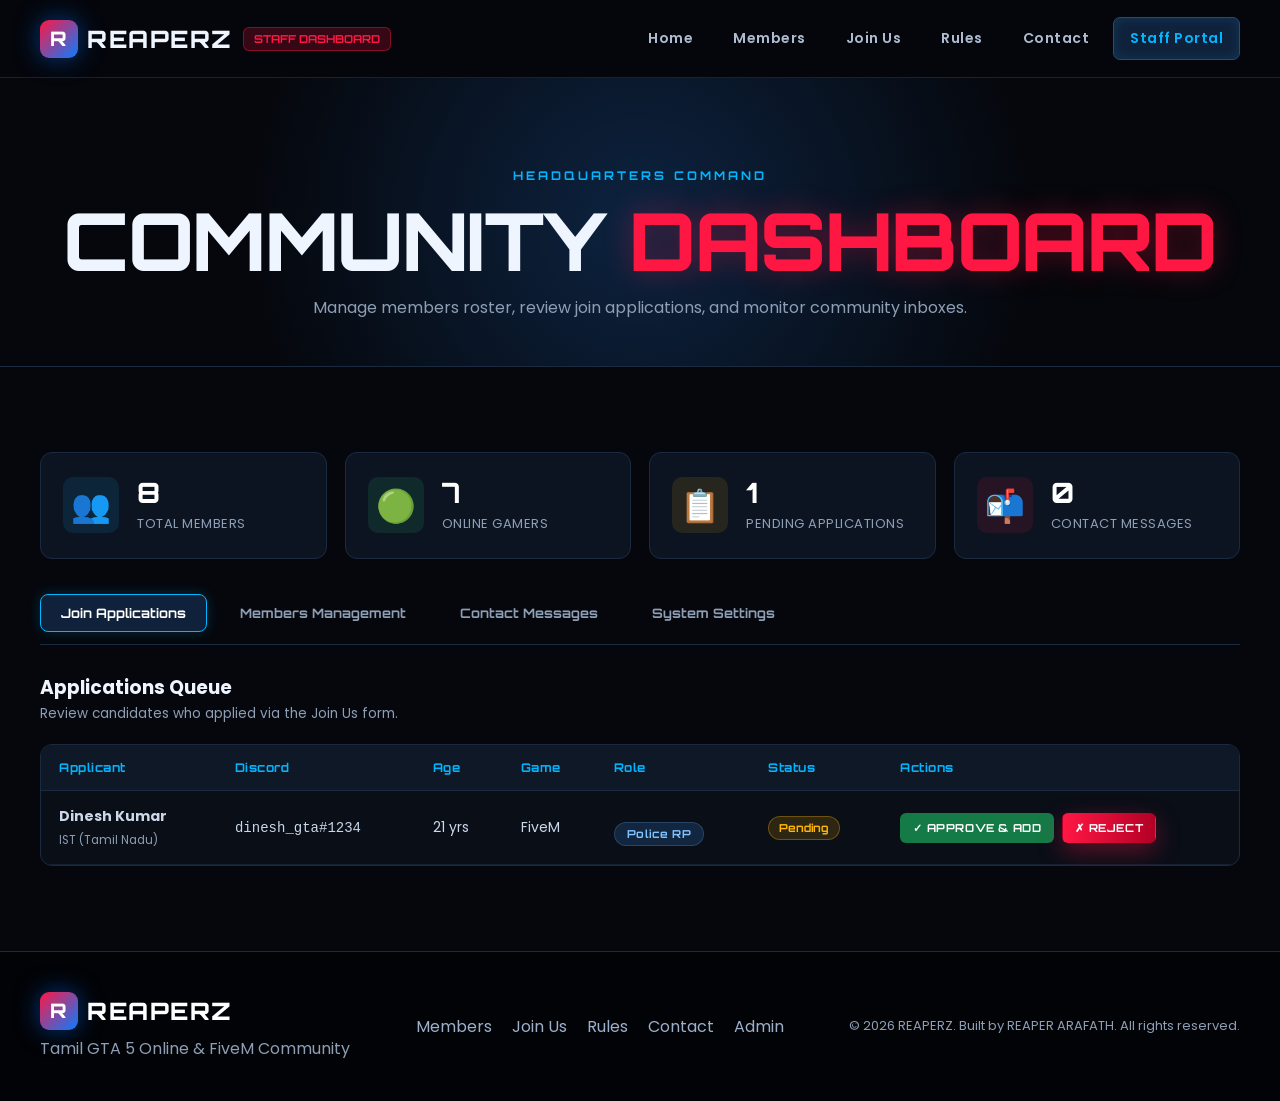
==== admin.html @ 15d43280 "feat: convert project from PHP to Python 3.11 backend with REST API and admin portal" ====
<!DOCTYPE html>
<html lang="en">
<head>
  <meta charset="UTF-8">
  <meta name="viewport" content="width=device-width, initial-scale=1.0">
  <title>Staff Control Center | REAPERZ Admin</title>
  <link rel="stylesheet" href="css/style.css">
  <link rel="stylesheet" href="css/admin.css">
  <link rel="preconnect" href="https://fonts.googleapis.com">
  <link rel="preconnect" href="https://fonts.gstatic.com" crossorigin>
  <link href="https://fonts.googleapis.com/css2?family=Orbitron:wght@500;700;800;900&family=Poppins:wght@400;500;600;700&display=swap" rel="stylesheet">
</head>
<body>

  <!-- SITE HEADER -->
  <header class="site-header">
    <div style="display:flex; align-items:center;">
      <a class="logo" href="index.html"><span>R</span> REAPERZ</a>
      <span class="admin-header-badge">STAFF DASHBOARD</span>
    </div>
    <button class="menu-toggle" aria-label="Toggle navigation">☰</button>
    <nav>
      <a href="index.html">Home</a>
      <a href="members.html">Members</a>
      <a href="join.html">Join Us</a>
      <a href="rules.html">Rules</a>
      <a href="contact.html">Contact</a>
      <a class="nav-admin-link active" href="admin.html">Staff Portal</a>
    </nav>
  </header>

  <main class="page">
    <section class="page-title">
      <p class="eyebrow">HEADQUARTERS COMMAND</p>
      <h1>COMMUNITY <span>DASHBOARD</span></h1>
      <p>Manage members roster, review join applications, and monitor community inboxes.</p>
    </section>

    <section class="section">
      <!-- STATS OVERVIEW CARDS -->
      <div class="admin-stats-grid">
        <div class="stat-card">
          <div class="stat-icon">👥</div>
          <div class="stat-info">
            <strong id="statTotalMembers">0</strong>
            <span>Total Members</span>
          </div>
        </div>

        <div class="stat-card">
          <div class="stat-icon" style="background:rgba(41,224,127,0.1); color:var(--green);">🟢</div>
          <div class="stat-info">
            <strong id="statOnlineMembers">0</strong>
            <span>Online Gamers</span>
          </div>
        </div>

        <div class="stat-card">
          <div class="stat-icon" style="background:rgba(255,183,3,0.1); color:var(--gold);">📋</div>
          <div class="stat-info">
            <strong id="statPendingApps">0</strong>
            <span>Pending Applications</span>
          </div>
        </div>

        <div class="stat-card">
          <div class="stat-icon" style="background:rgba(255,23,68,0.1); color:var(--red);">📬</div>
          <div class="stat-info">
            <strong id="statTotalMessages">0</strong>
            <span>Contact Messages</span>
          </div>
        </div>
      </div>

      <!-- TABS NAVIGATION -->
      <div class="admin-tabs">
        <button class="tab-btn active" data-tab="tab-applications">Join Applications</button>
        <button class="tab-btn" data-tab="tab-members">Members Management</button>
        <button class="tab-btn" data-tab="tab-messages">Contact Messages</button>
        <button class="tab-btn" data-tab="tab-settings">System Settings</button>
      </div>

      <!-- 1. APPLICATIONS PANEL -->
      <section id="tab-applications" class="admin-panel-section active">
        <div class="panel-header-bar">
          <div>
            <h3>Applications Queue</h3>
            <p style="color:var(--muted); font-size:13.5px;">Review candidates who applied via the Join Us form.</p>
          </div>
        </div>

        <div class="admin-table-container">
          <table class="admin-table">
            <thead>
              <tr>
                <th>Applicant</th>
                <th>Discord</th>
                <th>Age</th>
                <th>Game</th>
                <th>Role</th>
                <th>Status</th>
                <th>Actions</th>
              </tr>
            </thead>
            <tbody id="applicationsTableBody">
              <!-- Rendered dynamically via js/admin.js -->
            </tbody>
          </table>
        </div>
      </section>

      <!-- 2. MEMBERS PANEL -->
      <section id="tab-members" class="admin-panel-section">
        <div class="panel-header-bar">
          <div>
            <h3>Official Community Roster</h3>
            <p style="color:var(--muted); font-size:13.5px;">Members displayed on the public Members page.</p>
          </div>
          <button id="openAddMemberBtn" class="btn btn-primary btn-sm">+ Add New Member</button>
        </div>

        <div class="admin-table-container">
          <table class="admin-table">
            <thead>
              <tr>
                <th>Member</th>
                <th>Role</th>
                <th>Game</th>
                <th>Discord</th>
                <th>Status</th>
                <th>Actions</th>
              </tr>
            </thead>
            <tbody id="membersTableBody">
              <!-- Rendered dynamically via js/admin.js -->
            </tbody>
          </table>
        </div>
      </section>

      <!-- 3. CONTACT MESSAGES PANEL -->
      <section id="tab-messages" class="admin-panel-section">
        <div class="panel-header-bar">
          <div>
            <h3>Incoming Messages</h3>
            <p style="color:var(--muted); font-size:13.5px;">Partnerships, support inquiries, and reports from the Contact page.</p>
          </div>
        </div>

        <div class="admin-table-container">
          <table class="admin-table">
            <thead>
              <tr>
                <th>Sender</th>
                <th>Email</th>
                <th>Subject</th>
                <th>Message</th>
                <th>Date</th>
              </tr>
            </thead>
            <tbody id="messagesTableBody">
              <!-- Rendered dynamically via js/admin.js -->
            </tbody>
          </table>
        </div>
      </section>

      <!-- 4. SYSTEM SETTINGS PANEL -->
      <section id="tab-settings" class="admin-panel-section">
        <div class="card" style="max-width:700px;">
          <h3 style="margin-bottom:12px;">Database Management &amp; Utilities</h3>
          <p style="color:var(--muted); margin-bottom:20px;">
            The portal runs in hybrid mode. If the Node.js server (<code>node server.js</code>) is active, data saves to <code>data/db.json</code>. If running via VS Code Live Server, data is safely saved in your browser's LocalStorage.
          </p>
          <div style="display:flex; gap:14px; flex-wrap:wrap;">
            <button id="resetDbBtn" class="btn btn-danger btn-sm">↺ Reset Database to Default Seed</button>
          </div>
        </div>
      </section>
    </section>
  </main>

  <!-- ADD MEMBER MODAL -->
  <div id="addMemberModal" class="modal-overlay">
    <div class="modal-box">
      <div class="modal-header">
        <h3 style="font:700 18px 'Orbitron';">Add New Member</h3>
        <button id="closeAddMemberBtn" class="modal-close">&times;</button>
      </div>
      <form id="addMemberForm" class="form-card" style="padding:0; background:none; border:none;">
        <label>
          Member Name / Call-sign *
          <input name="name" required placeholder="e.g. REAPER ARAFATH">
        </label>
        <label>
          Community Role *
          <select name="role" required>
            <option value="Founder">Founder</option>
            <option value="Admin">Admin</option>
            <option value="Moderator">Moderator</option>
            <option value="Member" selected>Member</option>
          </select>
        </label>
        <label>
          Game Focus
          <input name="game" value="GTA V / FiveM" placeholder="GTA V / FiveM">
        </label>
        <label>
          Discord Tag
          <input name="discord" placeholder="username#1234">
        </label>
        <label>
          Initial Status
          <select name="status">
            <option value="Online" selected>Online</option>
            <option value="Offline">Offline</option>
          </select>
        </label>
        <button class="btn btn-primary" type="submit" style="margin-top:10px;">SAVE MEMBER</button>
      </form>
    </div>
  </div>

  <!-- FOOTER -->
  <footer>
    <div>
      <a class="logo" href="index.html"><span>R</span> REAPERZ</a>
      <p>Tamil GTA 5 Online &amp; FiveM Community</p>
    </div>
    <div class="footer-links">
      <a href="members.html">Members</a>
      <a href="join.html">Join Us</a>
      <a href="rules.html">Rules</a>
      <a href="contact.html">Contact</a>
      <a href="admin.html">Admin</a>
    </div>
    <p class="copyright">© 2026 REAPERZ. Built by REAPER ARAFATH. All rights reserved.</p>
  </footer>

  <script src="js/store.js"></script>
  <script src="js/main.js"></script>
  <script src="js/admin.js"></script>
</body>
</html>
---- css/style.css ----
/* ==========================================================================
   REAPERZ COMMUNITY - GTA 5 ONLINE & FIVEM TAMIL GAMING UI
   Core Styling & Design System
   ========================================================================== */

:root {
  --blue: #0a7cff;
  --blue2: #00b7ff;
  --blue-glow: rgba(0, 183, 255, 0.35);
  --red: #ff1744;
  --red-glow: rgba(255, 23, 68, 0.4);
  --gold: #ffb703;
  --green: #29e07f;
  
  --bg: #05070c;
  --bg-darker: #020306;
  --panel: #0b1019;
  --panel-card: #0e1522;
  --panel2: #121a2a;
  
  --text: #eef5ff;
  --muted: #8e9fb5;
  --line: #1c2a40;
  --max: 1200px;
}

* {
  box-sizing: border-box;
  margin: 0;
  padding: 0;
}

html {
  scroll-behavior: smooth;
}

body {
  font-family: 'Poppins', -apple-system, BlinkMacSystemFont, 'Segoe UI', Roboto, sans-serif;
  background-color: var(--bg);
  color: var(--text);
  line-height: 1.6;
  overflow-x: hidden;
}

a {
  text-decoration: none;
  color: inherit;
  transition: all 0.2s ease;
}

/* ==========================================================================
   HEADER & NAVIGATION
   ========================================================================== */

.site-header {
  position: sticky;
  top: 0;
  z-index: 100;
  height: 78px;
  background: rgba(5, 7, 12, 0.92);
  backdrop-filter: blur(16px);
  border-bottom: 1px solid #162235;
  display: flex;
  align-items: center;
  justify-content: space-between;
  padding: 0 max(24px, calc((100% - var(--max)) / 2));
}

.logo {
  font: 800 24px 'Orbitron', sans-serif;
  letter-spacing: 1.5px;
  display: flex;
  align-items: center;
}

.logo span {
  display: inline-grid;
  place-items: center;
  width: 38px;
  height: 38px;
  margin-right: 9px;
  border-radius: 9px;
  background: linear-gradient(135deg, var(--red), var(--blue));
  box-shadow: 0 0 25px rgba(0, 110, 255, 0.5);
  font-size: 20px;
  color: #fff;
}

nav {
  display: flex;
  align-items: center;
  gap: 8px;
}

nav a {
  padding: 9px 16px;
  border-radius: 7px;
  color: #aebbd0;
  font-weight: 600;
  font-size: 14px;
  letter-spacing: 0.5px;
}

nav a:hover,
nav a.active {
  color: #fff;
  background: #10223b;
  box-shadow: inset 0 0 12px rgba(0, 183, 255, 0.15);
}

.nav-admin-link {
  border: 1px solid #314866;
  color: var(--blue2) !important;
}

.menu-toggle {
  display: none;
  background: none;
  color: #fff;
  border: none;
  font-size: 28px;
  cursor: pointer;
  padding: 4px 8px;
}

/* ==========================================================================
   HERO SECTION
   ========================================================================== */

.hero {
  min-height: 740px;
  display: grid;
  align-items: center;
  position: relative;
  overflow: hidden;
  background: radial-gradient(circle at 75% 35%, rgba(224, 0, 63, 0.18), transparent 30%),
              radial-gradient(circle at 30% 30%, rgba(0, 110, 255, 0.18), transparent 35%),
              linear-gradient(135deg, #05070c 0%, #080d16 60%, #0d0710 100%);
}

.hero-bg-overlay {
  position: absolute;
  inset: 0;
  background-image: url('../assets/images/hero-bg.jpg');
  background-size: cover;
  background-position: center;
  opacity: 0.22;
  filter: contrast(120%) saturate(120%);
  pointer-events: none;
}

.hero::after {
  content: "";
  position: absolute;
  inset: 0;
  background: linear-gradient(90deg, #05070c 0%, rgba(5, 7, 12, 0.85) 45%, rgba(5, 7, 12, 0.4) 100%);
  pointer-events: none;
}

.hero-content {
  position: relative;
  z-index: 2;
  width: min(var(--max), calc(100% - 48px));
  margin: auto;
  padding: 60px 0;
}

.eyebrow {
  font: 700 12px 'Orbitron', sans-serif;
  letter-spacing: 3px;
  color: var(--blue2);
  margin-bottom: 14px;
  text-transform: uppercase;
}

.hero h1,
.page-title h1 {
  font: 800 clamp(40px, 6.5vw, 80px)/1.08 'Orbitron', sans-serif;
  letter-spacing: -1.5px;
}

.hero h1 span,
.page-title h1 span,
h2 span {
  color: var(--red);
  text-shadow: 0 0 28px rgba(255, 23, 68, 0.35);
}

.hero-text {
  max-width: 660px;
  color: #b5c2d5;
  margin: 24px 0 32px;
  font-size: 17px;
  line-height: 1.7;
}

.hero-buttons {
  display: flex;
  gap: 14px;
  flex-wrap: wrap;
}

.btn {
  display: inline-flex;
  align-items: center;
  justify-content: center;
  border: 1px solid transparent;
  border-radius: 8px;
  padding: 13px 24px;
  font: 700 13px 'Orbitron', sans-serif;
  letter-spacing: 0.6px;
  cursor: pointer;
  transition: all 0.25s ease;
  text-transform: uppercase;
}

.btn-primary {
  background: linear-gradient(90deg, var(--blue), #0052bd);
  color: #fff;
  box-shadow: 0 8px 24px rgba(0, 110, 255, 0.35);
}

.btn-primary:hover {
  transform: translateY(-2px);
  box-shadow: 0 12px 30px rgba(0, 110, 255, 0.55);
}

.btn-danger {
  background: linear-gradient(90deg, var(--red), #b30026);
  color: #fff;
  box-shadow: 0 8px 24px rgba(255, 23, 68, 0.35);
}

.btn-danger:hover {
  transform: translateY(-2px);
  box-shadow: 0 12px 30px rgba(255, 23, 68, 0.55);
}

.btn-outline {
  border-color: #314866;
  color: #dce9f9;
  background: rgba(16, 27, 43, 0.5);
}

.btn-outline:hover {
  border-color: var(--blue2);
  color: #fff;
  transform: translateY(-2px);
}

.stats {
  display: flex;
  gap: 48px;
  margin-top: 56px;
  border-top: 1px solid rgba(28, 42, 64, 0.7);
  padding-top: 32px;
}

.stats strong {
  display: block;
  font: 800 32px 'Orbitron', sans-serif;
  color: #fff;
}

.stats small {
  color: var(--muted);
  font-size: 13px;
  text-transform: uppercase;
  letter-spacing: 1px;
}

/* ==========================================================================
   SECTIONS & GRIDS
   ========================================================================== */

.section {
  width: min(var(--max), calc(100% - 48px));
  margin: auto;
  padding: 85px 0;
}

.section-heading {
  margin-bottom: 40px;
  text-align: left;
}

.section h2 {
  font: 800 clamp(28px, 4vw, 44px) 'Orbitron', sans-serif;
  letter-spacing: -0.5px;
}

.section h2 span {
  color: var(--blue2);
}

.cards {
  display: grid;
  grid-template-columns: repeat(3, 1fr);
  gap: 22px;
}

.card,
.form-card,
.contact-info,
.rule {
  background: linear-gradient(145deg, #0e1522, #080d15);
  border: 1px solid var(--line);
  border-radius: 14px;
  padding: 30px;
  position: relative;
  transition: all 0.25s ease;
}

.card:hover {
  border-color: #1a74d4;
  transform: translateY(-4px);
  box-shadow: 0 12px 30px rgba(0, 110, 255, 0.15);
}

.icon {
  font-size: 38px;
  margin-bottom: 16px;
}

.card h3 {
  font: 700 18px 'Orbitron', sans-serif;
  margin-bottom: 10px;
  color: #fff;
}

.card p,
.dark-panel p,
.contact-item p,
.rule p {
  color: var(--muted);
  font-size: 14.5px;
}

/* ==========================================================================
   COMMUNITY HIGHLIGHTS GALLERY
   ========================================================================== */

.gallery-grid {
  display: grid;
  grid-template-columns: repeat(3, 1fr);
  gap: 18px;
  margin-top: 24px;
}

.gallery-item {
  position: relative;
  border-radius: 12px;
  overflow: hidden;
  height: 240px;
  border: 1px solid var(--line);
  background: #080d15;
}

.gallery-item img {
  width: 100%;
  height: 100%;
  object-fit: cover;
  transition: transform 0.4s ease;
  display: block;
}

.gallery-item:hover img {
  transform: scale(1.06);
}

.gallery-caption {
  position: absolute;
  inset: auto 0 0 0;
  padding: 35px 16px 14px;
  background: linear-gradient(to top, rgba(5, 7, 12, 0.95), transparent);
  font: 700 12px 'Orbitron', sans-serif;
  color: #d8e5f8;
  letter-spacing: 0.5px;
}

/* ==========================================================================
   DARK PANEL
   ========================================================================== */

.dark-panel {
  max-width: none;
  width: 100%;
  padding-left: max(24px, calc((100% - var(--max)) / 2));
  padding-right: max(24px, calc((100% - var(--max)) / 2));
  background: linear-gradient(90deg, #09111d 0%, #0c0710 100%);
  border-top: 1px solid var(--line);
  border-bottom: 1px solid var(--line);
  display: grid;
  grid-template-columns: 1fr 1fr;
  gap: 60px;
  align-items: center;
}

.dark-panel .btn {
  margin-top: 28px;
}

.feature-list {
  display: grid;
  gap: 14px;
  color: #cbd8ea;
}

.feature-list div {
  padding: 16px 20px;
  border-left: 3px solid var(--red);
  background: rgba(255, 255, 255, 0.03);
  border-radius: 0 8px 8px 0;
  font-weight: 500;
}

/* ==========================================================================
   PAGES COMMON & HERO
   ========================================================================== */

.page {
  min-height: calc(100vh - 180px);
}

.page-title {
  padding: 90px 24px 45px;
  text-align: center;
  background: radial-gradient(circle, #0d2340 0%, #05070c 60%);
  border-bottom: 1px solid var(--line);
}

.page-title p:last-child {
  color: var(--muted);
  margin-top: 12px;
  font-size: 16px;
}

/* ==========================================================================
   MEMBERS DIRECTORY
   ========================================================================== */

.toolbar {
  display: flex;
  gap: 14px;
  margin-bottom: 30px;
}

.toolbar input,
.toolbar select {
  background: #0c121d;
  color: #fff;
  border: 1px solid var(--line);
  padding: 13px 16px;
  border-radius: 8px;
  outline: none;
  font-size: 14px;
  transition: border-color 0.2s ease;
}

.toolbar input {
  flex: 1;
}

.toolbar input:focus,
.toolbar select:focus {
  border-color: var(--blue2);
  box-shadow: 0 0 10px rgba(0, 183, 255, 0.2);
}

.members-grid {
  display: grid;
  grid-template-columns: repeat(4, 1fr);
  gap: 20px;
}

.member {
  background: #0b1019;
  border: 1px solid var(--line);
  border-radius: 12px;
  padding: 24px 20px;
  text-align: center;
  position: relative;
  transition: all 0.25s ease;
}

.member:hover {
  border-color: #1a74d4;
  transform: translateY(-4px);
  box-shadow: 0 10px 25px rgba(0, 110, 255, 0.15);
}

.avatar {
  width: 76px;
  height: 76px;
  margin: 0 auto 14px;
  border-radius: 50%;
  display: grid;
  place-items: center;
  background: linear-gradient(135deg, var(--blue), var(--red));
  font: 800 28px 'Orbitron', sans-serif;
  color: #fff;
  overflow: hidden;
  box-shadow: 0 4px 16px rgba(0, 0, 0, 0.4);
}

.avatar img {
  width: 100%;
  height: 100%;
  object-fit: cover;
}

.member h3 {
  font: 700 16px 'Orbitron', sans-serif;
  margin-bottom: 4px;
  color: #fff;
}

.member small {
  color: var(--muted);
  font-size: 12.5px;
  display: block;
}

.member-discord {
  color: #8da2be;
  font-size: 12px;
  margin-top: 8px;
  background: rgba(18, 38, 63, 0.4);
  padding: 3px 8px;
  border-radius: 4px;
  display: inline-block;
}

.member-status {
  color: var(--muted);
  font-size: 12px;
  margin-top: 10px;
  display: flex;
  justify-content: center;
  align-items: center;
  gap: 7px;
}

.status-dot {
  width: 8px;
  height: 8px;
  border-radius: 50%;
  display: inline-block;
  background: #666;
}

.status-dot.online {
  background: var(--green);
  box-shadow: 0 0 10px rgba(41, 224, 127, 0.8);
}

.status-dot.offline {
  background: #556274;
}

.role {
  display: inline-block;
  margin-top: 12px;
  font: 700 11px 'Orbitron', sans-serif;
  letter-spacing: 0.5px;
  padding: 4px 12px;
  border-radius: 20px;
  background: #12263f;
  color: #7fc2ff;
  border: 1px solid rgba(127, 194, 255, 0.2);
}

.role.founder {
  background: rgba(255, 23, 68, 0.15);
  color: #ff5277;
  border-color: rgba(255, 23, 68, 0.35);
  box-shadow: 0 0 12px rgba(255, 23, 68, 0.2);
}

.role.admin {
  background: rgba(179, 0, 255, 0.15);
  color: #c77dff;
  border-color: rgba(179, 0, 255, 0.35);
}

.role.moderator {
  background: rgba(0, 183, 255, 0.15);
  color: #56ccf2;
  border-color: rgba(0, 183, 255, 0.35);
}

.no-members {
  grid-column: 1 / -1;
  color: var(--muted);
  text-align: center;
  padding: 50px 20px;
  background: #0b1019;
  border: 1px dashed var(--line);
  border-radius: 12px;
  font-size: 15px;
}

/* ==========================================================================
   FORMS (JOIN US & CONTACT)
   ========================================================================== */

.form-section {
  max-width: 860px;
}

.form-card {
  display: grid;
  gap: 20px;
}

.form-grid {
  display: grid;
  grid-template-columns: 1fr 1fr;
  gap: 18px;
}

label {
  display: grid;
  gap: 8px;
  color: #d9e4f3;
  font-weight: 600;
  font-size: 13.5px;
}

input,
select,
textarea {
  font: inherit;
  background: #060a11;
  border: 1px solid #22334b;
  color: #eef5ff;
  border-radius: 8px;
  padding: 13px 15px;
  outline: none;
  font-size: 14px;
  transition: all 0.2s ease;
}

input:focus,
select:focus,
textarea:focus {
  border-color: var(--blue2);
  box-shadow: 0 0 12px rgba(0, 183, 255, 0.25);
  background: #090f19;
}

textarea {
  resize: vertical;
}

.check {
  display: flex;
  align-items: center;
  gap: 10px;
  color: var(--muted);
  font-size: 13.5px;
  cursor: pointer;
}

.check input {
  width: auto;
  cursor: pointer;
}

.form-message {
  min-height: 24px;
  font-weight: 600;
  font-size: 14px;
  padding: 4px 0;
}

.form-message.success {
  color: #29e07f;
}

.form-message.error {
  color: #ff4d6d;
}

/* ==========================================================================
   CONTACT LAYOUT
   ========================================================================== */

.contact-layout {
  display: grid;
  grid-template-columns: 1fr 1.3fr;
  gap: 28px;
}

.contact-info {
  display: grid;
  gap: 24px;
  align-content: start;
}

.contact-info h2 {
  font: 800 30px 'Orbitron', sans-serif;
}

.contact-item {
  border-top: 1px solid var(--line);
  padding-top: 18px;
}

.contact-item b {
  font: 700 15px 'Orbitron', sans-serif;
  color: #fff;
  display: block;
  margin-bottom: 6px;
}

.fake-link {
  color: var(--blue2);
  font-weight: 600;
  display: inline-block;
  margin-top: 6px;
}

.fake-link:hover {
  text-decoration: underline;
}

/* ==========================================================================
   RULES
   ========================================================================== */

.rules {
  display: grid;
  grid-template-columns: 1fr 1fr;
  gap: 18px;
}

.rule {
  border-left: 4px solid var(--red);
}

.rule b {
  font: 700 15px 'Orbitron', sans-serif;
  color: #fff;
  display: block;
  margin-bottom: 8px;
  letter-spacing: 0.5px;
}

/* ==========================================================================
   FOOTER
   ========================================================================== */

footer {
  border-top: 1px solid var(--line);
  padding: 40px max(24px, calc((100% - var(--max)) / 2));
  display: flex;
  align-items: center;
  justify-content: space-between;
  gap: 24px;
  color: var(--muted);
  background: var(--bg-darker);
}

footer .logo {
  color: #fff;
  margin-bottom: 6px;
}

.footer-links {
  display: flex;
  gap: 20px;
}

.footer-links a {
  color: #9cb0cb;
}

.footer-links a:hover {
  color: #fff;
}

.copyright {
  font-size: 13px;
}

/* ==========================================================================
   MEDIA QUERIES / RESPONSIVENESS
   ========================================================================== */

@media (max-width: 992px) {
  .cards,
  .members-grid,
  .gallery-grid {
    grid-template-columns: repeat(2, 1fr);
  }

  .dark-panel,
  .contact-layout {
    grid-template-columns: 1fr;
    gap: 40px;
  }

  .stats {
    gap: 32px;
  }
}

@media (max-width: 768px) {
  .site-header {
    height: 68px;
  }

  .menu-toggle {
    display: block;
  }

  nav {
    display: none;
    position: absolute;
    top: 68px;
    left: 0;
    right: 0;
    background: #080d16;
    border-bottom: 1px solid var(--line);
    padding: 16px;
    flex-direction: column;
    gap: 10px;
    box-shadow: 0 10px 30px rgba(0, 0, 0, 0.7);
  }

  nav.open {
    display: flex;
  }

  nav a {
    width: 100%;
    text-align: center;
  }

  .hero {
    min-height: 620px;
  }

  .hero-content {
    width: calc(100% - 32px);
  }

  .hero h1 {
    font-size: 38px;
  }

  .section {
    width: calc(100% - 32px);
    padding: 60px 0;
  }

  .cards,
  .members-grid,
  .rules,
  .form-grid,
  .gallery-grid {
    grid-template-columns: 1fr;
  }

  .toolbar {
    flex-direction: column;
  }

  .page-title {
    padding: 70px 16px 32px;
  }

  .page-title h1 {
    font-size: 34px;
  }

  footer {
    flex-direction: column;
    align-items: flex-start;
  }

  .footer-links {
    flex-wrap: wrap;
  }

  .stats {
    flex-direction: column;
    gap: 20px;
    margin-top: 36px;
  }
}
---- css/admin.css ----
/* ==========================================================================
   REAPERZ COMMUNITY - ADMIN DASHBOARD STYLES
   ========================================================================== */

.admin-header-badge {
  background: rgba(255, 23, 68, 0.2);
  color: var(--red);
  border: 1px solid rgba(255, 23, 68, 0.4);
  font: 700 11px 'Orbitron', sans-serif;
  padding: 4px 10px;
  border-radius: 6px;
  margin-left: 10px;
}

.admin-stats-grid {
  display: grid;
  grid-template-columns: repeat(4, 1fr);
  gap: 18px;
  margin-bottom: 35px;
}

.stat-card {
  background: #0d1421;
  border: 1px solid var(--line);
  border-radius: 12px;
  padding: 22px;
  display: flex;
  align-items: center;
  gap: 18px;
}

.stat-icon {
  font-size: 32px;
  width: 56px;
  height: 56px;
  border-radius: 10px;
  background: rgba(0, 183, 255, 0.1);
  display: grid;
  place-items: center;
}

.stat-info strong {
  display: block;
  font: 800 28px 'Orbitron', sans-serif;
  color: #fff;
}

.stat-info span {
  color: var(--muted);
  font-size: 13px;
  text-transform: uppercase;
  letter-spacing: 0.5px;
}

.admin-tabs {
  display: flex;
  gap: 12px;
  border-bottom: 1px solid var(--line);
  margin-bottom: 28px;
  padding-bottom: 12px;
}

.tab-btn {
  background: transparent;
  border: 1px solid transparent;
  color: var(--muted);
  padding: 10px 20px;
  border-radius: 8px;
  font: 700 13px 'Orbitron', sans-serif;
  cursor: pointer;
  transition: all 0.2s ease;
}

.tab-btn:hover {
  color: #fff;
  background: rgba(16, 34, 59, 0.4);
}

.tab-btn.active {
  color: #fff;
  background: #10223b;
  border-color: var(--blue2);
  box-shadow: 0 0 14px rgba(0, 183, 255, 0.2);
}

.admin-panel-section {
  display: none;
}

.admin-panel-section.active {
  display: block;
}

.panel-header-bar {
  display: flex;
  justify-content: space-between;
  align-items: center;
  margin-bottom: 20px;
  flex-wrap: wrap;
  gap: 14px;
}

.admin-table-container {
  overflow-x: auto;
  border: 1px solid var(--line);
  border-radius: 12px;
  background: #090e17;
}

.admin-table {
  width: 100%;
  border-collapse: collapse;
  text-align: left;
  font-size: 14px;
}

.admin-table th {
  background: #0f1827;
  padding: 15px 18px;
  font: 700 12px 'Orbitron', sans-serif;
  letter-spacing: 0.5px;
  color: var(--blue2);
  border-bottom: 1px solid var(--line);
}

.admin-table td {
  padding: 14px 18px;
  border-bottom: 1px solid #142033;
  color: #cbd8ea;
}

.admin-table tr:hover {
  background: rgba(16, 34, 59, 0.3);
}

.badge-status {
  display: inline-block;
  padding: 4px 10px;
  border-radius: 20px;
  font: 700 11px 'Orbitron', sans-serif;
}

.badge-status.pending {
  background: rgba(255, 183, 3, 0.15);
  color: var(--gold);
  border: 1px solid rgba(255, 183, 3, 0.3);
}

.badge-status.approved {
  background: rgba(41, 224, 127, 0.15);
  color: var(--green);
  border: 1px solid rgba(41, 224, 127, 0.3);
}

.badge-status.rejected {
  background: rgba(255, 23, 68, 0.15);
  color: var(--red);
  border: 1px solid rgba(255, 23, 68, 0.3);
}

.action-btn-group {
  display: flex;
  gap: 8px;
}

.btn-sm {
  padding: 7px 12px;
  font-size: 11px;
  border-radius: 6px;
}

.btn-success {
  background: #147a46;
  color: #fff;
}

.btn-success:hover {
  background: #199c59;
}

/* Modal styling */
.modal-overlay {
  display: none;
  position: fixed;
  inset: 0;
  background: rgba(2, 3, 6, 0.85);
  backdrop-filter: blur(8px);
  z-index: 1000;
  place-items: center;
  padding: 20px;
}

.modal-overlay.open {
  display: grid;
}

.modal-box {
  background: #0d1522;
  border: 1px solid #233959;
  border-radius: 14px;
  max-width: 520px;
  width: 100%;
  padding: 28px;
  box-shadow: 0 15px 40px rgba(0, 0, 0, 0.8);
  position: relative;
}

.modal-header {
  display: flex;
  justify-content: space-between;
  align-items: center;
  margin-bottom: 20px;
  border-bottom: 1px solid var(--line);
  padding-bottom: 12px;
}

.modal-close {
  background: none;
  border: none;
  color: var(--muted);
  font-size: 24px;
  cursor: pointer;
}

@media (max-width: 900px) {
  .admin-stats-grid {
    grid-template-columns: repeat(2, 1fr);
  }
}

@media (max-width: 600px) {
  .admin-stats-grid {
    grid-template-columns: 1fr;
  }
  .admin-tabs {
    flex-wrap: wrap;
  }
}
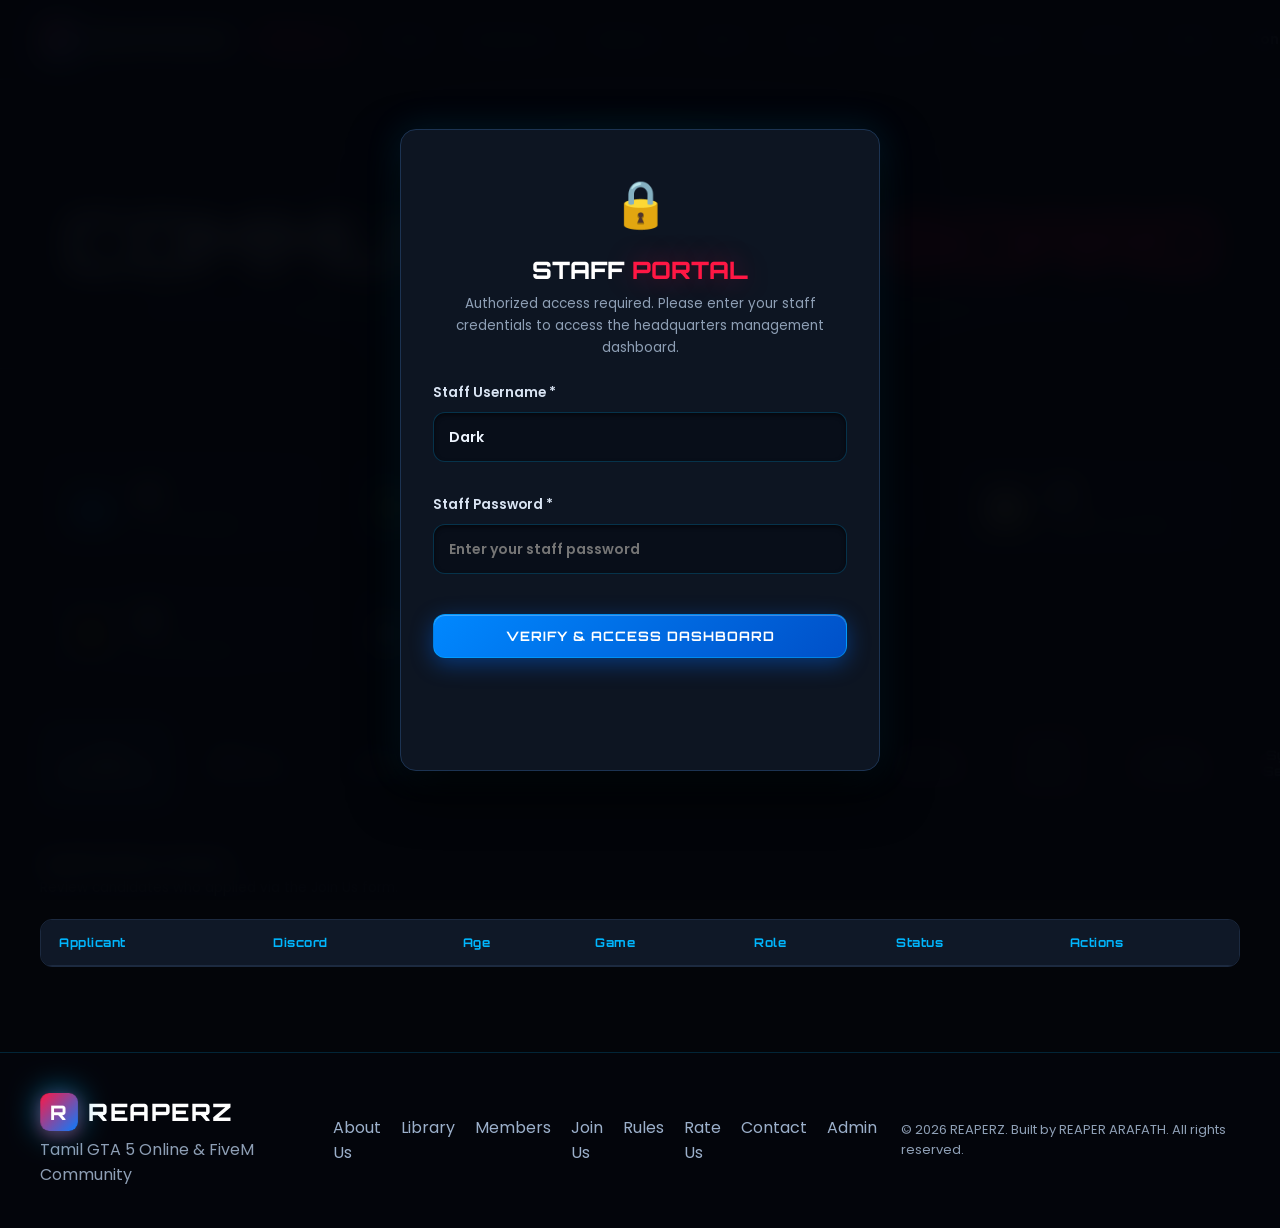
==== commit 3a955428: "first commit" ====
--- a/admin.html
+++ b/admin.html
@@ -3,9 +3,11 @@
 <head>
   <meta charset="UTF-8">
   <meta name="viewport" content="width=device-width, initial-scale=1.0">
+  <meta name="description" content="REAPERZ Staff Management Portal — Authenticated command center for roster management, applications, media uploads, and community reviews.">
   <title>Staff Control Center | REAPERZ Admin</title>
-  <link rel="stylesheet" href="css/style.css">
+  <link rel="stylesheet" href="css/style.css?v=20261015-events-portrait">
   <link rel="stylesheet" href="css/admin.css">
+  <link rel="stylesheet" href="css/business.css?v=20261025-biz">
   <link rel="preconnect" href="https://fonts.googleapis.com">
   <link rel="preconnect" href="https://fonts.gstatic.com" crossorigin>
   <link href="https://fonts.googleapis.com/css2?family=Orbitron:wght@500;700;800;900&family=Poppins:wght@400;500;600;700&display=swap" rel="stylesheet">
@@ -14,16 +16,23 @@
 
   <!-- SITE HEADER -->
   <header class="site-header">
-    <div style="display:flex; align-items:center;">
+    <div style="display:flex; align-items:center; gap:10px;">
       <a class="logo" href="index.html"><span>R</span> REAPERZ</a>
       <span class="admin-header-badge">STAFF DASHBOARD</span>
+      <div id="staffSessionChipContainer" class="staff-session-container" style="display:none;">
+        <span id="staffSessionChip" class="staff-session-chip">👑 Founder</span>
+        <button id="staffLogoutBtn" class="btn-logout" title="Exit Staff Portal">Logout</button>
+      </div>
     </div>
     <button class="menu-toggle" aria-label="Toggle navigation">☰</button>
     <nav>
       <a href="index.html">Home</a>
+      <a href="about.html">About Us</a>
+      <a href="library.html">Library</a>
       <a href="members.html">Members</a>
       <a href="join.html">Join Us</a>
       <a href="rules.html">Rules</a>
+      <a href="rate.html">Rate Us</a>
       <a href="contact.html">Contact</a>
       <a class="nav-admin-link active" href="admin.html">Staff Portal</a>
     </nav>
@@ -33,7 +42,7 @@
     <section class="page-title">
       <p class="eyebrow">HEADQUARTERS COMMAND</p>
       <h1>COMMUNITY <span>DASHBOARD</span></h1>
-      <p>Manage members roster, review join applications, and monitor community inboxes.</p>
+      <p>Secure portal to manage members roster, review join applications, upload media captures, and moderate community reviews.</p>
     </section>
 
     <section class="section">
@@ -64,6 +73,22 @@
         </div>
 
         <div class="stat-card">
+          <div class="stat-icon" style="background:rgba(0,183,255,0.1); color:var(--blue2);">🖼️</div>
+          <div class="stat-info">
+            <strong id="statTotalMedia">0</strong>
+            <span>Library Captures</span>
+          </div>
+        </div>
+
+        <div class="stat-card">
+          <div class="stat-icon" style="background:rgba(255,215,0,0.1); color:var(--gold);">★</div>
+          <div class="stat-info">
+            <strong id="statTotalRatings">0</strong>
+            <span>Total Reviews</span>
+          </div>
+        </div>
+
+        <div class="stat-card">
           <div class="stat-icon" style="background:rgba(255,23,68,0.1); color:var(--red);">📬</div>
           <div class="stat-info">
             <strong id="statTotalMessages">0</strong>
@@ -75,7 +100,13 @@
       <!-- TABS NAVIGATION -->
       <div class="admin-tabs">
         <button class="tab-btn active" data-tab="tab-applications">Join Applications</button>
+        <button class="tab-btn" data-tab="tab-businesses">🏢 FiveM Businesses</button>
         <button class="tab-btn" data-tab="tab-members">Members Management</button>
+        <button class="tab-btn" data-tab="tab-library">Media Library &amp; Uploads</button>
+        <button class="tab-btn" data-tab="tab-highlights">Community Highlights</button>
+        <button class="tab-btn" data-tab="tab-events">Events Management</button>
+        <button class="tab-btn" data-tab="tab-platforms">Gaming Platforms</button>
+        <button class="tab-btn" data-tab="tab-ratings">Ratings &amp; Reviews</button>
         <button class="tab-btn" data-tab="tab-messages">Contact Messages</button>
         <button class="tab-btn" data-tab="tab-settings">System Settings</button>
       </div>
@@ -109,14 +140,199 @@
         </div>
       </section>
 
+      <!-- FIVEM BUSINESS MANAGEMENT PANEL -->
+      <section id="tab-businesses" class="admin-panel-section">
+        <div class="panel-header-bar">
+          <div>
+            <h3>FiveM Business Command Center</h3>
+            <p style="color:var(--muted); font-size:13.5px;">Manage Eclipse (Apex Motors) and Thalai Nagaram (Hoonigan Customs) inventory, orders, and customer requests.</p>
+          </div>
+          <div style="display:flex; gap:10px;">
+            <button id="openAddVehicleBtn" class="btn btn-primary btn-sm">+ Add Apex Vehicle</button>
+            <button id="openAddServiceBtn" class="btn btn-outline btn-sm">+ Add Hoonigan Service</button>
+          </div>
+        </div>
+
+        <!-- Business Stats Mini-Row -->
+        <div class="biz-stats-row">
+          <div class="biz-mini-stat">
+            <strong id="bizStatTotalVeh">0</strong>
+            <span>Apex Vehicles</span>
+          </div>
+          <div class="biz-mini-stat">
+            <strong id="bizStatAvailVeh" style="color:var(--green);">0</strong>
+            <span>Available in Showroom</span>
+          </div>
+          <div class="biz-mini-stat">
+            <strong id="bizStatPendingBookings" style="color:var(--apex-gold);">0</strong>
+            <span>Pending Pre-Bookings</span>
+          </div>
+          <div class="biz-mini-stat">
+            <strong id="bizStatTotalBookings">0</strong>
+            <span>Total Pre-Bookings</span>
+          </div>
+          <div class="biz-mini-stat">
+            <strong id="bizStatPendingReq" style="color:var(--hoon-orange);">0</strong>
+            <span>Pending Custom Builds</span>
+          </div>
+          <div class="biz-mini-stat">
+            <strong id="bizStatTotalServices">0</strong>
+            <span>Hoonigan Services</span>
+          </div>
+        </div>
+
+        <!-- Sub-Navigation for Businesses -->
+        <div class="biz-sub-nav">
+          <button class="biz-sub-nav-btn active" data-sub="sub-apex-bookings">🚗 Apex Motors: Pre-Bookings</button>
+          <button class="biz-sub-nav-btn" data-sub="sub-apex-vehicles">🏎️ Apex Motors: Fleet Inventory</button>
+          <button class="biz-sub-nav-btn" data-sub="sub-hoon-requests">🔧 Hoonigan: Custom Requests</button>
+          <button class="biz-sub-nav-btn" data-sub="sub-hoon-services">⚙️ Hoonigan: Service Catalog</button>
+        </div>
+
+        <!-- SUB 1: Apex Motors Pre-Bookings -->
+        <div id="sub-apex-bookings" class="biz-sub-panel">
+          <div class="biz-search-bar">
+            <input type="search" id="bookingSearchInput" placeholder="Search by customer, ref #, discord, or car...">
+            <select id="bookingStatusFilter">
+              <option value="all">All Statuses</option>
+              <option value="Pending">Pending</option>
+              <option value="Approved">Approved</option>
+              <option value="Reserved">Reserved</option>
+              <option value="Completed">Completed</option>
+              <option value="Cancelled">Cancelled</option>
+              <option value="Rejected">Rejected</option>
+            </select>
+            <button id="refreshBookingsBtn" class="btn btn-outline btn-sm">🔄 Refresh</button>
+          </div>
+
+          <div class="bookings-table-wrap">
+            <table class="bookings-table">
+              <thead>
+                <tr>
+                  <th>Ref #</th>
+                  <th>Customer</th>
+                  <th>Discord</th>
+                  <th>Vehicle</th>
+                  <th>Price</th>
+                  <th>Preferred Date</th>
+                  <th>Status</th>
+                  <th>Actions</th>
+                </tr>
+              </thead>
+              <tbody id="bookingsTableBody">
+                <tr><td colspan="8" style="text-align:center; padding:24px; color:#8e9fb5;">Loading pre-bookings...</td></tr>
+              </tbody>
+            </table>
+          </div>
+        </div>
+
+        <!-- SUB 2: Apex Motors Fleet Inventory -->
+        <div id="sub-apex-vehicles" class="biz-sub-panel" style="display:none;">
+          <div class="biz-search-bar">
+            <select id="vehicleCategoryFilter">
+              <option value="all">All Categories</option>
+              <option value="Sports">Sports</option>
+              <option value="Supercar">Supercar</option>
+              <option value="SUV">SUV</option>
+              <option value="Luxury">Luxury</option>
+              <option value="Muscle">Muscle</option>
+              <option value="Race">Race</option>
+            </select>
+            <select id="vehicleAvailFilter">
+              <option value="all">All Availabilities</option>
+              <option value="Available">Available</option>
+              <option value="Reserved">Reserved</option>
+              <option value="Sold">Sold</option>
+            </select>
+            <button id="refreshVehiclesBtn" class="btn btn-outline btn-sm">🔄 Refresh Fleet</button>
+          </div>
+
+          <div class="vehicle-admin-grid" id="vehicleAdminGrid">
+            <!-- Populated dynamically via JS -->
+          </div>
+        </div>
+
+        <!-- SUB 3: Hoonigan Custom Requests -->
+        <div id="sub-hoon-requests" class="biz-sub-panel" style="display:none;">
+          <div class="biz-search-bar">
+            <input type="search" id="hoonSearchInput" placeholder="Search customer, ref #, vehicle...">
+            <select id="hoonStatusFilter">
+              <option value="all">All Statuses</option>
+              <option value="Pending">Pending</option>
+              <option value="Approved">Approved</option>
+              <option value="Completed">Completed</option>
+              <option value="Cancelled">Cancelled</option>
+              <option value="Rejected">Rejected</option>
+            </select>
+            <button id="refreshHoonRequestsBtn" class="btn btn-outline btn-sm">🔄 Refresh</button>
+          </div>
+
+          <div class="bookings-table-wrap">
+            <table class="bookings-table">
+              <thead>
+                <tr>
+                  <th>Ref #</th>
+                  <th>Client</th>
+                  <th>Discord</th>
+                  <th>Vehicle</th>
+                  <th>Services</th>
+                  <th>Date</th>
+                  <th>Status</th>
+                  <th>Actions</th>
+                </tr>
+              </thead>
+              <tbody id="hoonRequestsTableBody">
+                <tr><td colspan="8" style="text-align:center; padding:24px; color:#8e9fb5;">Loading customization requests...</td></tr>
+              </tbody>
+            </table>
+          </div>
+        </div>
+
+        <!-- SUB 4: Hoonigan Services -->
+        <div id="sub-hoon-services" class="biz-sub-panel" style="display:none;">
+          <div class="bookings-table-wrap">
+            <table class="bookings-table">
+              <thead>
+                <tr>
+                  <th>Service</th>
+                  <th>Category</th>
+                  <th>Price Range</th>
+                  <th>Duration</th>
+                  <th>Available</th>
+                  <th>Actions</th>
+                </tr>
+              </thead>
+              <tbody id="servicesTableBody">
+                <tr><td colspan="6" style="text-align:center; padding:24px; color:#8e9fb5;">Loading service catalog...</td></tr>
+              </tbody>
+            </table>
+          </div>
+        </div>
+      </section>
+
       <!-- 2. MEMBERS PANEL -->
       <section id="tab-members" class="admin-panel-section">
         <div class="panel-header-bar">
           <div>
             <h3>Official Community Roster</h3>
-            <p style="color:var(--muted); font-size:13.5px;">Members displayed on the public Members page.</p>
+            <p style="color:var(--muted); font-size:13.5px;">Members displayed on the public Members roster connected directly to SQL database.</p>
           </div>
           <button id="openAddMemberBtn" class="btn btn-primary btn-sm">+ Add New Member</button>
+        </div>
+
+        <div class="member-admin-filters">
+          <input id="adminMemberSearch" type="search" placeholder="Search name, Discord, ID, role...">
+          <select id="adminMemberRoleFilter">
+            <option value="">All Roles</option>
+            <option>Founder</option><option>Admin</option><option>Moderator</option><option>Developer</option><option>Member</option>
+          </select>
+          <select id="adminMemberDepartmentFilter">
+            <option value="">All Departments</option>
+          </select>
+          <select id="adminMemberStatusFilter">
+            <option value="">All Statuses</option>
+            <option>Online</option><option>Idle</option><option>Do Not Disturb</option><option>Offline</option>
+          </select>
         </div>
 
         <div class="admin-table-container">
@@ -125,9 +341,9 @@
               <tr>
                 <th>Member</th>
                 <th>Role</th>
-                <th>Game</th>
-                <th>Discord</th>
-                <th>Status</th>
+                <th>Department</th>
+                <th>Discord Info</th>
+                <th>Discord Status</th>
                 <th>Actions</th>
               </tr>
             </thead>
@@ -138,12 +354,203 @@
         </div>
       </section>
 
-      <!-- 3. CONTACT MESSAGES PANEL -->
+      <section id="tab-highlights" class="admin-panel-section">
+        <div class="panel-header-bar">
+          <div>
+            <h3>Community Highlights</h3>
+            <p style="color:var(--muted); font-size:13.5px;">Manage the published highlights shown in the Home page gallery.</p>
+          </div>
+          <button id="addHighlightBtn" class="btn btn-primary btn-sm">+ Add Highlight</button>
+        </div>
+        <div id="adminHighlightsList" class="content-admin-list"></div>
+      </section>
+
+      <section id="tab-events" class="admin-panel-section">
+        <div class="panel-header-bar">
+          <div>
+            <h3>Events Management</h3>
+            <p style="color:var(--muted); font-size:13.5px;">Manage upcoming, active, and completed campaigns shown on the public Events page.</p>
+          </div>
+          <button id="addEventBtn" class="btn btn-primary btn-sm">+ Add Event</button>
+        </div>
+        <div id="adminEventsList" class="content-admin-list"></div>
+      </section>
+
+      <!-- 3. MEDIA LIBRARY & UPLOADS PANEL -->
+      <section id="tab-library" class="admin-panel-section">
+        <div class="panel-header-bar">
+          <div>
+            <h3>Media Library Management</h3>
+            <p style="color:var(--muted); font-size:13.5px;">Upload new FiveM/GTA 5 screenshots or delete existing captures from the website.</p>
+          </div>
+        </div>
+
+        <!-- UPLOAD IMAGE CARD -->
+        <div class="card" style="margin-bottom:28px;">
+          <h4 style="font:700 16px 'Orbitron', sans-serif; color:var(--blue2); margin-bottom:14px; display:flex; align-items:center; gap:8px;">
+            <span>📤</span> UPLOAD NEW IMAGE TO LIBRARY
+          </h4>
+
+          <form id="mediaUploadForm" class="form-card" style="padding:0; background:none; border:none;">
+            <div class="form-grid">
+              <label>
+                Media Title *
+                <input type="text" id="uploadTitle" required placeholder="e.g. Midnight Police Patrol in Los Santos">
+              </label>
+
+              <label>
+                Division / Category *
+                <select id="uploadCategory" required>
+                  <option value="FiveM RP">FiveM RP</option>
+                  <option value="GTA 5 Online">GTA 5 Online</option>
+                  <option value="Car Meets">Car Meets &amp; Racing</option>
+                  <option value="Heist Operations">Heist Operations</option>
+                  <option value="Crew Convoys">Crew Convoys</option>
+                  <option value="General">General Highlights</option>
+                </select>
+              </label>
+            </div>
+
+            <!-- DRAG & DROP / FILE SELECTOR ZONE -->
+            <label style="margin-top:10px;">Select Image File (JPG, PNG, WEBP, GIF — Max 10MB) *</label>
+            <div id="uploadDropzone" class="upload-dropzone">
+              <input type="file" id="uploadFileInput" accept=".jpg,.jpeg,.png,.webp,.gif" style="display:none;">
+              <div id="dropzonePrompt" class="dropzone-prompt">
+                <div style="font-size:36px; margin-bottom:8px;">🖼️</div>
+                <strong>Click to browse or drop an image here</strong>
+                <p style="color:var(--muted); font-size:12px; margin-top:4px;">Supported: JPG, PNG, WEBP, GIF (Max 10MB)</p>
+              </div>
+              <div id="dropzonePreview" class="dropzone-preview" style="display:none;">
+                <img id="previewImg" src="" alt="Selected Preview">
+                <div class="preview-info">
+                  <strong id="previewFilename">image.jpg</strong>
+                  <span id="previewFilesize">0 KB</span>
+                  <button type="button" id="removeFileBtn" class="btn-remove-file">Change Image</button>
+                </div>
+              </div>
+            </div>
+
+            <label style="margin-top:14px;">
+              Description / In-Game Context (Optional)
+              <textarea id="uploadDescription" rows="2" placeholder="Brief story, location, or details about this gameplay capture..."></textarea>
+            </label>
+
+            <button type="submit" id="submitUploadBtn" class="btn btn-primary" style="margin-top:14px;">
+              UPLOAD TO LIBRARY
+            </button>
+            <p id="uploadMessage" class="form-message"></p>
+          </form>
+        </div>
+
+        <!-- UPLOADED MEDIA HEADER & TOGGLE -->
+        <div class="panel-header-bar" style="margin-bottom:12px;">
+          <div>
+            <h4 style="font:700 15px 'Orbitron', sans-serif; color:#fff;">Existing Library Captures</h4>
+            <span id="mediaCountBadge" style="font-size:12px; color:var(--muted);">0 items in library</span>
+          </div>
+          <div style="display:flex; gap:8px;">
+            <button type="button" id="adminMediaViewCardsBtn" class="btn btn-primary btn-sm" style="padding:6px 14px; font-size:11px;">🎴 3:4 CARDS VIEW</button>
+            <button type="button" id="adminMediaViewTableBtn" class="btn btn-outline btn-sm" style="padding:6px 14px; font-size:11px;">📋 TABLE VIEW</button>
+          </div>
+        </div>
+
+        <!-- 3:4 CARDS GRID VIEW (DEFAULT) -->
+        <div id="adminLibraryCardsGrid" class="library-grid" style="margin-bottom:28px;">
+          <!-- Rendered dynamically via js/admin.js -->
+        </div>
+
+        <!-- TABLE VIEW -->
+        <div class="admin-table-container" id="adminLibraryTableContainer" style="display:none;">
+          <table class="admin-table">
+            <thead>
+              <tr>
+                <th>Preview</th>
+                <th>Title</th>
+                <th>Division</th>
+                <th>Uploaded By</th>
+                <th>Date</th>
+                <th>Actions</th>
+              </tr>
+            </thead>
+            <tbody id="libraryTableBody">
+              <!-- Rendered dynamically via js/admin.js -->
+            </tbody>
+          </table>
+        </div>
+      </section>
+
+      <!-- GAMING PLATFORMS MANAGEMENT PANEL -->
+      <section id="tab-platforms" class="admin-panel-section">
+        <div class="panel-header-bar">
+          <div>
+            <h3>Gaming Platforms</h3>
+            <p style="color:var(--muted); font-size:13.5px;">Manage the GTA V Online crew and published FiveM servers shown on the Home page.</p>
+          </div>
+        </div>
+
+        <div class="gaming-admin-section">
+          <div class="panel-header-bar">
+            <div>
+              <h4>GTA V Online Crew</h4>
+              <p style="color:var(--muted); font-size:13px;">Edit, publish, or remove the crew displayed to visitors.</p>
+            </div>
+            <button id="addCrewPlatformBtn" class="btn btn-primary btn-sm">+ Add Crew</button>
+          </div>
+          <div id="gamingCrewList" class="gaming-admin-list">
+            <p class="platform-loading">Loading crew...</p>
+          </div>
+        </div>
+
+        <div class="gaming-admin-section">
+          <div class="panel-header-bar">
+            <div>
+              <h4>FiveM Servers</h4>
+              <p style="color:var(--muted); font-size:13px;">Add servers, update details and status, change display order, or hide them from the Home page.</p>
+            </div>
+            <button id="addFiveMPlatformBtn" class="btn btn-primary btn-sm">+ Add Server</button>
+          </div>
+          <div id="gamingServerList" class="gaming-admin-list gaming-admin-server-list">
+            <p class="platform-loading">Loading servers...</p>
+          </div>
+        </div>
+      </section>
+
+      <!-- RATINGS PANEL -->
+      <section id="tab-ratings" class="admin-panel-section">
+        <div class="panel-header-bar">
+          <div>
+            <h3>Community Ratings &amp; Reviews</h3>
+            <p style="color:var(--muted); font-size:13.5px;">Player feedback submitted via Rate Us. Authorized staff can monitor or remove reviews.</p>
+          </div>
+        </div>
+
+        <div class="admin-table-container">
+          <table class="admin-table">
+            <thead>
+              <tr>
+                <th>Reviewer</th>
+                <th>Discord</th>
+                <th>Category</th>
+                <th>Stars</th>
+                <th>Review Headline &amp; Comment</th>
+                <th>Helpful</th>
+                <th>Date</th>
+                <th>Actions</th>
+              </tr>
+            </thead>
+            <tbody id="ratingsTableBody">
+              <!-- Rendered dynamically via js/admin.js -->
+            </tbody>
+          </table>
+        </div>
+      </section>
+
+      <!-- CONTACT MESSAGES PANEL -->
       <section id="tab-messages" class="admin-panel-section">
         <div class="panel-header-bar">
           <div>
             <h3>Incoming Messages</h3>
-            <p style="color:var(--muted); font-size:13.5px;">Partnerships, support inquiries, and reports from the Contact page.</p>
+            <p style="color:var(--muted); font-size:13.5px;">Inquiries and feedback from the Contact page.</p>
           </div>
         </div>
 
@@ -165,32 +572,125 @@
         </div>
       </section>
 
-      <!-- 4. SYSTEM SETTINGS PANEL -->
+      <!-- 6. SYSTEM SETTINGS PANEL -->
       <section id="tab-settings" class="admin-panel-section">
-        <div class="card" style="max-width:700px;">
-          <h3 style="margin-bottom:12px;">Database Management &amp; Utilities</h3>
-          <p style="color:var(--muted); margin-bottom:20px;">
-            The portal runs in hybrid mode. If the Node.js server (<code>node server.js</code>) is active, data saves to <code>data/db.json</code>. If running via VS Code Live Server, data is safely saved in your browser's LocalStorage.
-          </p>
-          <div style="display:flex; gap:14px; flex-wrap:wrap;">
-            <button id="resetDbBtn" class="btn btn-danger btn-sm">↺ Reset Database to Default Seed</button>
+        <div style="display:grid; grid-template-columns:repeat(auto-fit, minmax(320px, 1fr)); gap:24px;">
+          <!-- CHANGE PASSWORD CARD -->
+          <div class="card">
+            <h3 style="font:700 16px 'Orbitron', sans-serif; margin-bottom:8px; color:var(--blue2);">🔐 Change Staff Password</h3>
+            <p style="color:var(--muted); font-size:13px; margin-bottom:16px;">
+              Update your staff account password securely using salted PBKDF2 hashing.
+            </p>
+            <form id="changePasswordForm" class="form-card" style="padding:0; background:none; border:none;">
+              <label>
+                Current Password *
+                <input type="password" id="currentPassInput" required placeholder="Enter current password">
+              </label>
+              <label style="margin-top:10px;">
+                New Password (Min 8 chars) *
+                <input type="password" id="newPassInput" required placeholder="Enter new password">
+              </label>
+              <label style="margin-top:10px;">
+                Confirm New Password *
+                <input type="password" id="confirmPassInput" required placeholder="Re-enter new password">
+              </label>
+              <button class="btn btn-primary btn-sm" type="submit" style="margin-top:16px;">UPDATE PASSWORD</button>
+              <p id="changePassMessage" class="form-message"></p>
+            </form>
+          </div>
+
+          <!-- DATABASE MAINTENANCE CARD -->
+          <div class="card">
+            <h3 style="font:700 16px 'Orbitron', sans-serif; margin-bottom:8px; color:var(--gold);">⚙️ Database Management</h3>
+            <p style="color:var(--muted); font-size:13px; margin-bottom:16px; line-height:1.6;">
+              Data is stored in SQLite (<code>data/reaperz.db</code>) with prepared statements and mirrored to <code>data/db.json</code>.
+            </p>
+            <div style="margin-top:20px;">
+              <button id="resetDbBtn" class="btn btn-danger btn-sm">↺ Reset Database to Default Seed</button>
+            </div>
+            <div class="card">
+              <h3 style="font:700 16px 'Orbitron', sans-serif; margin-bottom:8px; color:var(--blue2);">💬 Discord Invite</h3>
+              <p style="color:var(--muted); font-size:13px; margin-bottom:16px;">Set the invite used by the Home page and event pages.</p>
+              <form id="discordInviteForm" class="form-card" style="padding:0; background:none; border:none;">
+                <label>
+                  Discord Invite URL
+                  <input id="discordInviteInput" type="url" required placeholder="https://discord.gg/...">
+                </label>
+                <button class="btn btn-primary btn-sm" type="submit" style="margin-top:16px;">SAVE INVITE</button>
+                <p id="discordInviteMessage" class="form-message" role="status"></p>
+              </form>
+            </div>
           </div>
         </div>
       </section>
     </section>
   </main>
 
-  <!-- ADD MEMBER MODAL -->
+  <!-- GAMING PLATFORM EDITOR -->
+  <div id="gamingPlatformModal" class="modal-overlay" aria-hidden="true">
+    <div class="modal-box gaming-platform-modal">
+      <div class="modal-header">
+        <h3 id="gamingPlatformModalTitle" style="font:700 18px 'Orbitron';">Add Gaming Platform</h3>
+        <button id="closeGamingPlatformModalBtn" class="modal-close" type="button" aria-label="Close">&times;</button>
+      </div>
+      <form id="gamingPlatformForm" class="form-card gaming-platform-form">
+        <input type="hidden" name="id" id="gamingPlatformId">
+        <input type="hidden" name="type" id="gamingPlatformType">
+        <label>
+          <span id="gamingPlatformNameLabel">Name</span> *
+          <input name="name" id="gamingPlatformName" maxlength="150" required>
+        </label>
+        <label>
+          Description (Optional)
+          <textarea name="description" id="gamingPlatformDescription" rows="3" maxlength="2000"></textarea>
+        </label>
+        <label>
+          Logo / Image URL (Optional)
+          <input name="image_url" id="gamingPlatformImage" type="text" maxlength="500" placeholder="https://... or assets/images/...">
+        </label>
+        <label>
+          Server / Crew Link (Optional)
+          <input name="link" id="gamingPlatformLink" type="text" maxlength="500" placeholder="https://... or fivem://...">
+        </label>
+        <div class="form-grid">
+          <label>
+            Status
+            <select name="status" id="gamingPlatformStatus">
+              <option value="Active">Active</option>
+              <option value="Maintenance">Maintenance</option>
+              <option value="Offline">Offline</option>
+            </select>
+          </label>
+          <label>
+            Display Order
+            <input name="display_order" id="gamingPlatformOrder" type="number" min="0" step="1" value="1">
+          </label>
+        </div>
+        <label class="gaming-publish-toggle">
+          <input name="is_published" id="gamingPlatformPublished" type="checkbox" checked>
+          <span>Published on the Home page</span>
+        </label>
+        <div class="gaming-platform-form-actions">
+          <button class="btn btn-primary" type="submit">SAVE CHANGES</button>
+          <button id="cancelGamingPlatformBtn" class="btn btn-outline" type="button">CANCEL</button>
+        </div>
+        <p id="gamingPlatformFormMessage" class="form-message" role="status"></p>
+      </form>
+    </div>
+  </div>
+
+  <!-- MEMBER EDITOR -->
   <div id="addMemberModal" class="modal-overlay">
     <div class="modal-box">
       <div class="modal-header">
-        <h3 style="font:700 18px 'Orbitron';">Add New Member</h3>
+        <h3 id="memberModalTitle" style="font:700 18px 'Orbitron';">Add New Member</h3>
         <button id="closeAddMemberBtn" class="modal-close">&times;</button>
       </div>
       <form id="addMemberForm" class="form-card" style="padding:0; background:none; border:none;">
+        <input type="hidden" name="id" id="memberId">
         <label>
           Member Name / Call-sign *
-          <input name="name" required placeholder="e.g. REAPER ARAFATH">
+          <input name="name" required maxlength="100" placeholder="e.g. REAPER ARAFATH">
         </label>
         <label>
           Community Role *
@@ -198,6 +698,7 @@
             <option value="Founder">Founder</option>
             <option value="Admin">Admin</option>
             <option value="Moderator">Moderator</option>
+            <option value="Developer">Developer</option>
             <option value="Member" selected>Member</option>
           </select>
         </label>
@@ -206,39 +707,170 @@
           <input name="game" value="GTA V / FiveM" placeholder="GTA V / FiveM">
         </label>
         <label>
-          Discord Tag
-          <input name="discord" placeholder="username#1234">
-        </label>
-        <label>
-          Initial Status
+          Discord Username
+          <input name="discord" placeholder="username#1234 or @username">
+        </label>
+        <label>
+          Discord User ID (Snowflake for Live Presence)
+          <input name="discord_id" placeholder="e.g. 912345678901234560 (18 digits)">
+        </label>
+        <label>
+          Initial Discord Status
           <select name="status">
-            <option value="Online" selected>Online</option>
-            <option value="Offline">Offline</option>
+            <option value="Online" selected>Online (Green)</option>
+            <option value="Idle">Idle (Yellow)</option>
+            <option value="Do Not Disturb">Do Not Disturb (Red)</option>
+            <option value="Offline">Offline (Dark)</option>
           </select>
         </label>
-        <button class="btn btn-primary" type="submit" style="margin-top:10px;">SAVE MEMBER</button>
+        <label>
+          Custom Avatar Image URL (Optional)
+          <input name="avatar" type="url" maxlength="500" placeholder="https://... or leave blank for Discord/default">
+        </label>
+        <label>
+          Department
+          <input name="department" maxlength="100" value="Community">
+        </label>
+        <label>
+          Join Date
+          <input name="joined_at" type="date">
+        </label>
+        <label>
+          Member Description / Details
+          <textarea name="details" rows="3" maxlength="2000"></textarea>
+        </label>
+        <button id="saveMemberBtn" class="btn btn-primary" type="submit" style="margin-top:14px;">SAVE MEMBER TO DATABASE</button>
       </form>
     </div>
   </div>
 
-  <!-- FOOTER -->
+  <div id="contentEditorModal" class="modal-overlay" aria-hidden="true">
+    <div class="modal-box content-editor-modal">
+      <div class="modal-header">
+        <h3 id="contentEditorTitle" style="font:700 18px 'Orbitron';">Add content</h3>
+        <button id="closeContentEditorBtn" class="modal-close" type="button" aria-label="Close">&times;</button>
+      </div>
+      <form id="contentEditorForm" class="form-card content-editor-form">
+        <input type="hidden" name="id" id="contentEditorId">
+        <input type="hidden" name="kind" id="contentEditorKind">
+        <label>Title *
+          <input name="title" id="contentTitle" required maxlength="200">
+        </label>
+        <label>Description
+          <textarea name="description" id="contentDescription" rows="3" maxlength="4000"></textarea>
+        </label>
+        <label>Image URL
+          <input name="image_url" id="contentImageUrl" type="text" maxlength="500" placeholder="https://... or assets/images/...">
+        </label>
+        <label class="content-upload-control">Upload image
+          <input id="contentImageFile" type="file" accept=".jpg,.jpeg,.png,.webp,.gif">
+        </label>
+        <div id="contentImagePreviewWrap" class="content-image-preview-wrap" hidden>
+          <img id="contentImagePreview" alt="Image preview">
+        </div>
+        <div id="eventFields" class="content-event-fields" hidden>
+          <div class="form-grid">
+            <label>Date *
+              <input name="event_date" id="contentEventDate" type="date">
+            </label>
+            <label>Time (Optional)
+              <input name="event_time" id="contentEventTime" type="text" maxlength="50" placeholder="e.g. 8:00 PM IST">
+            </label>
+            <label>Category
+              <input name="category" id="contentEventCategory" type="text" maxlength="100" placeholder="e.g. Major Tier">
+            </label>
+            <label>Prize / Reward
+              <input name="prize" id="contentEventPrize" type="text" maxlength="150" placeholder="e.g. ₹50,000">
+            </label>
+            <label>Location / Server
+              <input name="location" id="contentEventLocation" maxlength="255">
+            </label>
+            <label>Organizer
+              <input name="organizer" id="contentEventOrganizer" maxlength="150">
+            </label>
+            <label>Event order
+              <input name="display_order" id="contentEventOrder" type="number" min="0" step="1" value="0">
+            </label>
+            <label>Button text
+              <input name="button_text" id="contentEventButtonText" type="text" maxlength="40" placeholder="e.g. Register Now">
+            </label>
+          </div>
+          <label>Event Link (Optional)
+            <input name="discord_link" id="contentEventLink" type="url" maxlength="500">
+          </label>
+          <label>Status
+            <select name="status" id="contentEventStatus">
+              <option>Upcoming</option><option>Active</option><option>Completed</option>
+            </select>
+          </label>
+        </div>
+        <div id="highlightFields" class="form-grid">
+          <label>Date
+            <input name="event_date" id="contentHighlightDate" type="date">
+          </label>
+          <label>Display order
+            <input name="display_order" id="contentDisplayOrder" type="number" min="0" step="1" value="1">
+          </label>
+        </div>
+        <label class="gaming-publish-toggle">
+          <input name="is_published" id="contentPublished" type="checkbox" checked>
+          <span>Published</span>
+        </label>
+        <div class="gaming-platform-form-actions">
+          <button id="saveContentBtn" class="btn btn-primary" type="submit">SAVE</button>
+          <button id="cancelContentEditorBtn" class="btn btn-outline" type="button">CANCEL</button>
+        </div>
+        <p id="contentEditorMessage" class="form-message" role="status"></p>
+      </form>
+    </div>
+  </div>
+
+  <!-- SITE FOOTER -->
   <footer>
     <div>
       <a class="logo" href="index.html"><span>R</span> REAPERZ</a>
       <p>Tamil GTA 5 Online &amp; FiveM Community</p>
     </div>
     <div class="footer-links">
+      <a href="about.html">About Us</a>
+      <a href="library.html">Library</a>
       <a href="members.html">Members</a>
       <a href="join.html">Join Us</a>
       <a href="rules.html">Rules</a>
+      <a href="rate.html">Rate Us</a>
       <a href="contact.html">Contact</a>
       <a href="admin.html">Admin</a>
     </div>
     <p class="copyright">© 2026 REAPERZ. Built by REAPER ARAFATH. All rights reserved.</p>
   </footer>
 
+  <!-- SECURE STAFF AUTHENTICATION GATE (PASSWORD PROTECTED) -->
+  <div id="staffGateOverlay" class="staff-gate-overlay">
+    <div class="staff-gate-box">
+      <div class="staff-gate-icon">🔒</div>
+      <h2>STAFF <span>PORTAL</span></h2>
+      <p>Authorized access required. Please enter your staff credentials to access the headquarters management dashboard.</p>
+
+      <form id="staffLoginForm" class="form-card" style="padding:0; background:none; border:none; text-align:left;">
+        <label>
+          Staff Username *
+          <input type="text" id="staffLoginUsername" name="username" autocomplete="username" value="Dark" required placeholder="Username">
+        </label>
+
+        <label style="margin-top:12px;">
+          Staff Password *
+          <input type="password" id="staffLoginKey" required placeholder="Enter your staff password">
+        </label>
+
+        <button class="btn btn-primary" type="submit" style="width:100%; margin-top:20px;">VERIFY &amp; ACCESS DASHBOARD</button>
+        <p id="staffLoginError" style="color:var(--red); font-size:12.5px; margin-top:12px; text-align:center; min-height:18px;"></p>
+      </form>
+    </div>
+  </div>
+
   <script src="js/store.js"></script>
-  <script src="js/main.js"></script>
-  <script src="js/admin.js"></script>
+  <script src="js/main.js?v=20261015-1634"></script>
+  <script src="js/admin.js?v=20261015-events-fields"></script>
+  <script src="js/business-admin.js?v=20261025-biz"></script>
 </body>
 </html>
--- a/css/style.css
+++ b/css/style.css
@@ -1,3 +1,6 @@
+@import url('modern-3d.css');
+@import url('business.css');
+
 /* ==========================================================================
    REAPERZ COMMUNITY - GTA 5 ONLINE & FIVEM TAMIL GAMING UI
    Core Styling & Design System
@@ -55,15 +58,17 @@
 .site-header {
   position: sticky;
   top: 0;
-  z-index: 100;
-  height: 78px;
-  background: rgba(5, 7, 12, 0.92);
-  backdrop-filter: blur(16px);
-  border-bottom: 1px solid #162235;
+  z-index: 1000;
+  height: 80px;
+  background: rgba(5, 7, 12, 0.94);
+  backdrop-filter: blur(18px);
+  -webkit-backdrop-filter: blur(18px);
+  border-bottom: 1px solid rgba(0, 183, 255, 0.16);
   display: flex;
   align-items: center;
   justify-content: space-between;
   padding: 0 max(24px, calc((100% - var(--max)) / 2));
+  gap: 16px;
 }
 
 .logo {
@@ -71,6 +76,9 @@
   letter-spacing: 1.5px;
   display: flex;
   align-items: center;
+  flex-shrink: 0;
+  color: #fff;
+  text-decoration: none;
 }
 
 .logo span {
@@ -78,7 +86,7 @@
   place-items: center;
   width: 38px;
   height: 38px;
-  margin-right: 9px;
+  margin-right: 10px;
   border-radius: 9px;
   background: linear-gradient(135deg, var(--red), var(--blue));
   box-shadow: 0 0 25px rgba(0, 110, 255, 0.5);
@@ -86,41 +94,101 @@
   color: #fff;
 }
 
-nav {
-  display: flex;
-  align-items: center;
-  gap: 8px;
-}
-
-nav a {
-  padding: 9px 16px;
-  border-radius: 7px;
+nav#primaryNav {
+  display: flex;
+  align-items: center;
+  gap: 6px;
+  margin-left: auto;
+  flex-wrap: nowrap;
+}
+
+nav#primaryNav a {
+  padding: 9px 15px;
+  border-radius: 8px;
   color: #aebbd0;
   font-weight: 600;
   font-size: 14px;
   letter-spacing: 0.5px;
-}
-
-nav a:hover,
-nav a.active {
-  color: #fff;
-  background: #10223b;
-  box-shadow: inset 0 0 12px rgba(0, 183, 255, 0.15);
+  transition: all 0.22s ease;
+  white-space: nowrap;
+  text-decoration: none;
+  position: relative;
+  display: inline-flex;
+  align-items: center;
+  gap: 6px;
+}
+
+nav#primaryNav a:hover {
+  color: #fff;
+  background: rgba(0, 183, 255, 0.12);
+  box-shadow: 0 0 14px rgba(0, 183, 255, 0.2);
+  transform: translateY(-1px);
+}
+
+nav#primaryNav a.active {
+  color: #fff;
+  background: linear-gradient(135deg, rgba(0, 110, 255, 0.3), rgba(0, 183, 255, 0.15));
+  border: 1px solid rgba(0, 183, 255, 0.45);
+  box-shadow: 0 0 16px rgba(0, 183, 255, 0.28);
+}
+
+nav#primaryNav a.active::after {
+  content: "";
+  position: absolute;
+  bottom: -4px;
+  left: 20%;
+  right: 20%;
+  height: 2px;
+  background: var(--blue2);
+  border-radius: 2px;
+  box-shadow: 0 0 8px var(--blue2);
 }
 
 .nav-admin-link {
-  border: 1px solid #314866;
+  margin-left: 10px;
+  background: rgba(14, 28, 48, 0.8) !important;
+  border: 1px solid rgba(0, 183, 255, 0.45) !important;
   color: var(--blue2) !important;
+  font-family: 'Orbitron', sans-serif !important;
+  font-size: 13px !important;
+  font-weight: 700 !important;
+  box-shadow: 0 0 14px rgba(0, 183, 255, 0.15);
+}
+
+.nav-admin-link:hover {
+  background: linear-gradient(135deg, var(--blue), #0094d4) !important;
+  color: #fff !important;
+  border-color: var(--blue2) !important;
+  box-shadow: 0 0 20px rgba(0, 183, 255, 0.6) !important;
+  transform: translateY(-1px);
+}
+
+.nav-close-btn,
+.nav-overlay {
+  display: none;
 }
 
 .menu-toggle {
   display: none;
-  background: none;
-  color: #fff;
-  border: none;
-  font-size: 28px;
+  background: #0d1726;
+  color: #fff;
+  border: 1px solid rgba(0, 183, 255, 0.3);
+  font-size: 24px;
   cursor: pointer;
-  padding: 4px 8px;
+  padding: 8px 12px;
+  border-radius: 8px;
+  line-height: 1;
+  transition: all 0.2s ease;
+}
+
+.menu-toggle:hover {
+  border-color: var(--blue2);
+  box-shadow: 0 0 15px rgba(0, 183, 255, 0.35);
+}
+
+body.scroll-locked {
+  overflow: hidden !important;
+  touch-action: none;
 }
 
 /* ==========================================================================
@@ -507,6 +575,15 @@
   width: 100%;
   height: 100%;
   object-fit: cover;
+}
+
+.member-avatar-fallback {
+  width: 100%;
+  height: 100%;
+  display: grid;
+  place-items: center;
+  font: 800 28px 'Orbitron', sans-serif;
+  color: #fff;
 }
 
 .member h3 {
@@ -801,42 +878,113 @@
     gap: 40px;
   }
 
-  .stats {
-    gap: 32px;
+@media (max-width: 992px) {
+  .site-header {
+    height: 72px;
+  }
+
+  .menu-toggle {
+    display: flex;
+    align-items: center;
+    justify-content: center;
+  }
+
+  nav#primaryNav {
+    position: fixed;
+    top: 0;
+    right: -340px;
+    width: 300px;
+    max-width: 85vw;
+    height: 100vh;
+    height: 100dvh;
+    background: #080d16;
+    border-left: 1px solid rgba(0, 183, 255, 0.25);
+    box-shadow: -15px 0 50px rgba(0, 0, 0, 0.9);
+    padding: 76px 20px 30px;
+    flex-direction: column;
+    align-items: stretch;
+    gap: 8px;
+    z-index: 1002;
+    transition: right 0.32s cubic-bezier(0.16, 1, 0.3, 1);
+    overflow-y: auto;
+    -webkit-overflow-scrolling: touch;
+  }
+
+  nav#primaryNav.open {
+    right: 0;
+  }
+
+  .nav-close-btn {
+    display: grid;
+    place-items: center;
+    position: absolute;
+    top: 18px;
+    right: 18px;
+    background: #101929;
+    border: 1px solid #233754;
+    color: #fff;
+    width: 38px;
+    height: 38px;
+    border-radius: 50%;
+    font-size: 18px;
+    cursor: pointer;
+    transition: all 0.2s ease;
+  }
+
+  .nav-close-btn:hover {
+    background: var(--red);
+    border-color: var(--red);
+    transform: rotate(90deg);
+  }
+
+  nav#primaryNav a {
+    width: 100%;
+    padding: 13px 18px;
+    font-size: 15px;
+    border-radius: 8px;
+    text-align: left;
+    min-height: 48px;
+    display: flex;
+    align-items: center;
+    background: rgba(14, 23, 37, 0.5);
+    border: 1px solid rgba(255, 255, 255, 0.04);
+  }
+
+  nav#primaryNav a.active {
+    background: linear-gradient(135deg, rgba(0, 110, 255, 0.35), rgba(0, 183, 255, 0.2));
+    border-color: var(--blue2);
+  }
+
+  nav#primaryNav a.active::after {
+    display: none;
+  }
+
+  .nav-admin-link {
+    margin-left: 0 !important;
+    margin-top: 10px;
+    justify-content: center;
+    background: #0f243e !important;
+  }
+
+  .nav-overlay {
+    display: none;
+    position: fixed;
+    inset: 0;
+    background: rgba(2, 4, 8, 0.78);
+    backdrop-filter: blur(5px);
+    -webkit-backdrop-filter: blur(5px);
+    z-index: 1001;
+    opacity: 0;
+    transition: opacity 0.3s ease;
+  }
+
+  .nav-overlay.active {
+    display: block;
+    opacity: 1;
   }
 }
 
 @media (max-width: 768px) {
-  .site-header {
-    height: 68px;
-  }
-
-  .menu-toggle {
-    display: block;
-  }
-
-  nav {
-    display: none;
-    position: absolute;
-    top: 68px;
-    left: 0;
-    right: 0;
-    background: #080d16;
-    border-bottom: 1px solid var(--line);
-    padding: 16px;
-    flex-direction: column;
-    gap: 10px;
-    box-shadow: 0 10px 30px rgba(0, 0, 0, 0.7);
-  }
-
-  nav.open {
-    display: flex;
-  }
-
-  nav a {
-    width: 100%;
-    text-align: center;
-  }
 
   .hero {
     min-height: 620px;
@@ -890,3 +1038,2581 @@
     margin-top: 36px;
   }
 }
+
+/* ==========================================================================
+   ABOUT US PAGE STYLES
+   ========================================================================== */
+
+.about-intro-grid {
+  display: grid;
+  grid-template-columns: 1.2fr 0.8fr;
+  gap: 36px;
+  align-items: center;
+  margin-bottom: 50px;
+}
+
+.about-intro-text h2 {
+  font: 800 clamp(26px, 3.5vw, 38px) 'Orbitron', sans-serif;
+  margin-bottom: 18px;
+  line-height: 1.2;
+}
+
+.about-intro-text p {
+  color: #c4d3e8;
+  font-size: 15.5px;
+  line-height: 1.8;
+  margin-bottom: 16px;
+}
+
+.about-badge-card {
+  background: linear-gradient(145deg, #0d1726, #070c14);
+  border: 1px solid #1f3552;
+  border-radius: 16px;
+  padding: 32px;
+  position: relative;
+  box-shadow: 0 12px 36px rgba(0, 0, 0, 0.4);
+}
+
+.about-badge-card::before {
+  content: "";
+  position: absolute;
+  top: 0;
+  left: 30px;
+  right: 30px;
+  height: 2px;
+  background: linear-gradient(90deg, var(--red), var(--blue));
+}
+
+.badge-card-header {
+  display: flex;
+  align-items: center;
+  gap: 16px;
+  margin-bottom: 22px;
+}
+
+.badge-icon {
+  width: 54px;
+  height: 54px;
+  border-radius: 12px;
+  background: linear-gradient(135deg, var(--red), var(--blue));
+  display: grid;
+  place-items: center;
+  font: 900 24px 'Orbitron', sans-serif;
+  color: #fff;
+  box-shadow: 0 0 20px rgba(0, 183, 255, 0.4);
+}
+
+.badge-title strong {
+  display: block;
+  font: 700 18px 'Orbitron', sans-serif;
+  color: #fff;
+}
+
+.badge-title span {
+  font-size: 13px;
+  color: var(--blue2);
+}
+
+.badge-stats-list {
+  display: grid;
+  gap: 14px;
+}
+
+.badge-stat-row {
+  display: flex;
+  justify-content: space-between;
+  align-items: center;
+  padding: 10px 14px;
+  background: rgba(255, 255, 255, 0.02);
+  border-radius: 8px;
+  border-left: 3px solid var(--blue2);
+}
+
+.badge-stat-row span {
+  font-size: 13.5px;
+  color: var(--muted);
+}
+
+.badge-stat-row strong {
+  font: 700 14px 'Orbitron', sans-serif;
+  color: #fff;
+}
+
+/* Core Pillars */
+.pillars-grid {
+  display: grid;
+  grid-template-columns: repeat(4, 1fr);
+  gap: 20px;
+  margin-top: 24px;
+}
+
+.pillar-card {
+  background: linear-gradient(145deg, #0b121f, #070c14);
+  border: 1px solid var(--line);
+  border-radius: 14px;
+  padding: 26px 22px;
+  transition: all 0.25s ease;
+  position: relative;
+}
+
+.pillar-card:hover {
+  border-color: var(--blue2);
+  transform: translateY(-4px);
+  box-shadow: 0 10px 25px rgba(0, 183, 255, 0.15);
+}
+
+.pillar-card .pillar-icon {
+  font-size: 32px;
+  margin-bottom: 14px;
+  display: inline-block;
+}
+
+.pillar-card h3 {
+  font: 700 16px 'Orbitron', sans-serif;
+  color: #fff;
+  margin-bottom: 10px;
+}
+
+.pillar-card p {
+  color: var(--muted);
+  font-size: 13.5px;
+  line-height: 1.6;
+}
+
+/* Divisions Grid */
+.divisions-grid {
+  display: grid;
+  grid-template-columns: repeat(2, 1fr);
+  gap: 24px;
+  margin-top: 26px;
+}
+
+.division-card {
+  background: #090e17;
+  border: 1px solid #1a283e;
+  border-radius: 14px;
+  padding: 28px;
+  transition: all 0.25s ease;
+  display: flex;
+  gap: 22px;
+}
+
+.division-card:hover {
+  border-color: var(--red);
+  transform: translateY(-3px);
+  box-shadow: 0 12px 28px rgba(255, 23, 68, 0.15);
+}
+
+.division-icon {
+  font-size: 40px;
+  flex-shrink: 0;
+  width: 60px;
+  height: 60px;
+  border-radius: 12px;
+  background: rgba(14, 25, 41, 0.8);
+  border: 1px solid #233754;
+  display: grid;
+  place-items: center;
+}
+
+.division-info h3 {
+  font: 700 18px 'Orbitron', sans-serif;
+  color: #fff;
+  margin-bottom: 6px;
+  display: flex;
+  align-items: center;
+  gap: 10px;
+  flex-wrap: wrap;
+}
+
+.division-tag {
+  font: 700 10px 'Orbitron', sans-serif;
+  padding: 3px 9px;
+  border-radius: 20px;
+  background: rgba(0, 183, 255, 0.15);
+  color: var(--blue2);
+  border: 1px solid rgba(0, 183, 255, 0.3);
+}
+
+.division-tag.gta {
+  background: rgba(255, 23, 68, 0.15);
+  color: #ff5277;
+  border-color: rgba(255, 23, 68, 0.3);
+}
+
+.division-info p {
+  color: var(--muted);
+  font-size: 14px;
+  line-height: 1.6;
+  margin-bottom: 12px;
+}
+
+.division-bullets {
+  list-style: none;
+  display: grid;
+  gap: 6px;
+}
+
+.division-bullets li {
+  font-size: 13px;
+  color: #a9bed7;
+  display: flex;
+  align-items: center;
+  gap: 8px;
+}
+
+.division-bullets li::before {
+  content: "▹";
+  color: var(--blue2);
+  font-weight: 700;
+}
+
+/* Leadership Showcase */
+.leadership-grid {
+  display: grid;
+  grid-template-columns: repeat(3, 1fr);
+  gap: 22px;
+  margin-top: 26px;
+}
+
+.leader-card {
+  background: linear-gradient(145deg, #0e1625, #080d16);
+  border: 1px solid #1a293f;
+  border-radius: 14px;
+  padding: 26px 20px;
+  text-align: center;
+  transition: all 0.25s ease;
+  position: relative;
+}
+
+.leader-card:hover {
+  border-color: #2b5585;
+  transform: translateY(-4px);
+  box-shadow: 0 10px 25px rgba(0, 0, 0, 0.5);
+}
+
+.leader-avatar {
+  width: 80px;
+  height: 80px;
+  border-radius: 50%;
+  margin: 0 auto 16px;
+  background: linear-gradient(135deg, var(--red), var(--blue));
+  display: grid;
+  place-items: center;
+  font: 800 30px 'Orbitron', sans-serif;
+  color: #fff;
+  box-shadow: 0 0 20px rgba(0, 110, 255, 0.3);
+  border: 2px solid #233e63;
+}
+
+.leader-card.founder-card .leader-avatar {
+  border-color: var(--red);
+  box-shadow: 0 0 25px rgba(255, 23, 68, 0.4);
+}
+
+.leader-name {
+  font: 700 17px 'Orbitron', sans-serif;
+  color: #fff;
+  margin-bottom: 4px;
+}
+
+.leader-quote {
+  margin-top: 14px;
+  font-style: italic;
+  font-size: 13px;
+  color: #8da4c2;
+  line-height: 1.5;
+  padding-top: 12px;
+  border-top: 1px dashed rgba(35, 62, 99, 0.7);
+}
+
+/* Founder Banner Spotlight */
+.founder-banner {
+  background: linear-gradient(135deg, rgba(255, 23, 68, 0.1), rgba(0, 183, 255, 0.08)), #090e17;
+  border: 1px solid rgba(255, 23, 68, 0.3);
+  border-radius: 16px;
+  padding: 36px 32px;
+  margin: 45px 0;
+  display: grid;
+  grid-template-columns: auto 1fr;
+  gap: 28px;
+  align-items: center;
+}
+
+.founder-crest {
+  width: 90px;
+  height: 90px;
+  border-radius: 18px;
+  background: linear-gradient(135deg, var(--red), #800018);
+  display: grid;
+  place-items: center;
+  font: 900 38px 'Orbitron', sans-serif;
+  color: #fff;
+  box-shadow: 0 0 30px rgba(255, 23, 68, 0.5);
+  border: 2px solid rgba(255, 255, 255, 0.2);
+}
+
+.founder-banner-content h3 {
+  font: 800 22px 'Orbitron', sans-serif;
+  color: #fff;
+  margin-bottom: 8px;
+}
+
+.founder-banner-content p {
+  color: #cbd8ea;
+  font-size: 15px;
+  line-height: 1.7;
+}
+
+/* ==========================================================================
+   RATE US PAGE STYLES
+   ========================================================================== */
+
+.rate-summary-grid {
+  display: grid;
+  grid-template-columns: 1fr 1.3fr;
+  gap: 28px;
+  margin-bottom: 45px;
+}
+
+.score-overview-card {
+  background: linear-gradient(145deg, #0d1624, #080d16);
+  border: 1px solid var(--line);
+  border-radius: 16px;
+  padding: 34px;
+  text-align: center;
+  position: relative;
+  display: flex;
+  flex-direction: column;
+  justify-content: center;
+}
+
+.score-big {
+  font: 900 64px 'Orbitron', sans-serif;
+  color: #fff;
+  line-height: 1;
+  margin-bottom: 8px;
+  background: linear-gradient(180deg, #fff, var(--gold));
+  -webkit-background-clip: text;
+  -webkit-text-fill-color: transparent;
+}
+
+.score-stars-big {
+  font-size: 26px;
+  color: var(--gold);
+  letter-spacing: 4px;
+  margin-bottom: 12px;
+  text-shadow: 0 0 16px rgba(255, 183, 3, 0.4);
+}
+
+.score-subtitle {
+  color: var(--muted);
+  font-size: 14px;
+}
+
+.score-breakdown-card {
+  background: linear-gradient(145deg, #0d1624, #080d16);
+  border: 1px solid var(--line);
+  border-radius: 16px;
+  padding: 30px;
+  display: flex;
+  flex-direction: column;
+  justify-content: center;
+  gap: 12px;
+}
+
+.rating-bar-row {
+  display: flex;
+  align-items: center;
+  gap: 14px;
+  font-size: 13.5px;
+}
+
+.rating-bar-label {
+  width: 50px;
+  font: 700 12px 'Orbitron', sans-serif;
+  color: #cbd8ea;
+  display: flex;
+  align-items: center;
+  gap: 4px;
+}
+
+.rating-bar-track {
+  flex: 1;
+  height: 10px;
+  background: #121c2c;
+  border-radius: 6px;
+  overflow: hidden;
+  position: relative;
+}
+
+.rating-bar-fill {
+  height: 100%;
+  border-radius: 6px;
+  background: linear-gradient(90deg, var(--gold), #ff8800);
+  transition: width 0.5s ease;
+}
+
+.rating-bar-count {
+  width: 35px;
+  text-align: right;
+  color: var(--muted);
+  font-size: 12.5px;
+  font-weight: 600;
+}
+
+/* Category Quick Highlights */
+.category-scores-grid {
+  display: grid;
+  grid-template-columns: repeat(4, 1fr);
+  gap: 16px;
+  margin-top: 20px;
+}
+
+.category-score-chip {
+  background: #090e18;
+  border: 1px solid #1c2b42;
+  border-radius: 10px;
+  padding: 14px 16px;
+  display: flex;
+  align-items: center;
+  justify-content: space-between;
+}
+
+.category-score-chip span {
+  font-size: 12.5px;
+  color: #9ab0cb;
+}
+
+.category-score-chip strong {
+  font: 700 14px 'Orbitron', sans-serif;
+  color: var(--gold);
+}
+
+/* Interactive Star Rating Selector */
+.star-rating-picker {
+  display: flex;
+  align-items: center;
+  gap: 8px;
+  margin: 6px 0 10px;
+}
+
+.star-picker-btn {
+  background: none;
+  border: none;
+  font-size: 32px;
+  color: #31445e;
+  cursor: pointer;
+  transition: transform 0.15s ease, color 0.15s ease;
+  line-height: 1;
+  padding: 2px;
+}
+
+.star-picker-btn:hover,
+.star-picker-btn.active,
+.star-picker-btn.hovered {
+  color: var(--gold);
+  transform: scale(1.15);
+  text-shadow: 0 0 12px rgba(255, 183, 3, 0.6);
+}
+
+.star-rating-hint {
+  font: 700 13px 'Orbitron', sans-serif;
+  color: var(--blue2);
+  margin-left: 10px;
+}
+
+/* Rate Page Layout */
+.rate-layout {
+  display: grid;
+  grid-template-columns: 1.2fr 0.8fr;
+  gap: 28px;
+  align-items: start;
+}
+
+/* Filter pills */
+.review-filter-bar {
+  display: flex;
+  align-items: center;
+  gap: 10px;
+  margin-bottom: 24px;
+  flex-wrap: wrap;
+}
+
+.filter-btn {
+  background: #0b121e;
+  border: 1px solid #1c2a40;
+  color: #9cb0cb;
+  font: 600 12.5px 'Orbitron', sans-serif;
+  padding: 8px 16px;
+  border-radius: 20px;
+  cursor: pointer;
+  transition: all 0.2s ease;
+}
+
+.filter-btn:hover,
+.filter-btn.active {
+  background: #112747;
+  border-color: var(--blue2);
+  color: #fff;
+  box-shadow: 0 0 12px rgba(0, 183, 255, 0.2);
+}
+
+/* Reviews Feed Grid */
+.reviews-grid {
+  display: grid;
+  grid-template-columns: repeat(2, 1fr);
+  gap: 20px;
+}
+
+.review-card {
+  background: linear-gradient(145deg, #0d1523, #070c14);
+  border: 1px solid var(--line);
+  border-radius: 14px;
+  padding: 24px;
+  display: flex;
+  flex-direction: column;
+  justify-content: space-between;
+  gap: 16px;
+  transition: all 0.25s ease;
+  position: relative;
+}
+
+.review-card:hover {
+  border-color: #224269;
+  transform: translateY(-3px);
+  box-shadow: 0 10px 24px rgba(0, 0, 0, 0.4);
+}
+
+.review-header {
+  display: flex;
+  align-items: center;
+  justify-content: space-between;
+  gap: 12px;
+}
+
+.reviewer-meta {
+  display: flex;
+  align-items: center;
+  gap: 12px;
+}
+
+.reviewer-avatar {
+  width: 44px;
+  height: 44px;
+  border-radius: 50%;
+  background: linear-gradient(135deg, var(--blue), var(--red));
+  display: grid;
+  place-items: center;
+  font: 800 16px 'Orbitron', sans-serif;
+  color: #fff;
+  flex-shrink: 0;
+}
+
+.reviewer-info strong {
+  font: 700 14px 'Orbitron', sans-serif;
+  color: #fff;
+  display: block;
+}
+
+.reviewer-info span {
+  font-size: 12px;
+  color: var(--muted);
+}
+
+.review-stars {
+  font-size: 16px;
+  color: var(--gold);
+  letter-spacing: 2px;
+  text-shadow: 0 0 10px rgba(255, 183, 3, 0.4);
+}
+
+.review-badges-row {
+  display: flex;
+  align-items: center;
+  gap: 8px;
+  flex-wrap: wrap;
+}
+
+.category-tag {
+  font: 700 11px 'Orbitron', sans-serif;
+  padding: 3px 10px;
+  border-radius: 12px;
+  background: rgba(0, 183, 255, 0.12);
+  color: var(--blue2);
+  border: 1px solid rgba(0, 183, 255, 0.25);
+}
+
+.verified-tag {
+  font-size: 11px;
+  font-weight: 600;
+  color: var(--green);
+  display: flex;
+  align-items: center;
+  gap: 4px;
+}
+
+.review-title {
+  font: 700 16px 'Orbitron', sans-serif;
+  color: #fff;
+  margin-bottom: 6px;
+}
+
+.review-comment {
+  color: #b7c8df;
+  font-size: 14px;
+  line-height: 1.6;
+}
+
+.review-footer {
+  display: flex;
+  align-items: center;
+  justify-content: space-between;
+  border-top: 1px solid #162438;
+  padding-top: 14px;
+  margin-top: auto;
+}
+
+.review-date {
+  font-size: 12px;
+  color: var(--muted);
+}
+
+.helpful-btn {
+  background: rgba(18, 32, 51, 0.8);
+  border: 1px solid #253d5f;
+  color: #9cb5d6;
+  padding: 6px 12px;
+  border-radius: 6px;
+  font-size: 12px;
+  font-weight: 600;
+  cursor: pointer;
+  transition: all 0.2s ease;
+  display: inline-flex;
+  align-items: center;
+  gap: 6px;
+}
+
+.helpful-btn:hover {
+  background: #1b3558;
+  color: #fff;
+  border-color: var(--blue2);
+}
+
+.helpful-btn.voted {
+  background: rgba(41, 224, 127, 0.15);
+  border-color: var(--green);
+  color: var(--green);
+  cursor: default;
+}
+
+.empty-reviews {
+  grid-column: 1 / -1;
+  text-align: center;
+  padding: 50px 20px;
+  background: #080d16;
+  border: 1px dashed var(--line);
+  border-radius: 14px;
+  color: var(--muted);
+}
+
+/* ==========================================================================
+   RESPONSIVE ADJUSTMENTS FOR NEW PAGES
+   ========================================================================== */
+
+@media (max-width: 992px) {
+  .about-intro-grid,
+  .rate-summary-grid,
+  .rate-layout,
+  .founder-banner {
+    grid-template-columns: 1fr;
+  }
+
+  .pillars-grid {
+    grid-template-columns: repeat(2, 1fr);
+  }
+
+  .divisions-grid {
+    grid-template-columns: 1fr;
+  }
+
+  .leadership-grid {
+    grid-template-columns: repeat(2, 1fr);
+  }
+
+  .category-scores-grid {
+    grid-template-columns: repeat(2, 1fr);
+  }
+
+  .reviews-grid {
+    grid-template-columns: 1fr;
+  }
+}
+
+@media (max-width: 768px) {
+  .pillars-grid,
+  .leadership-grid,
+  .category-scores-grid {
+    grid-template-columns: 1fr;
+  }
+
+  .division-card {
+    flex-direction: column;
+  }
+
+  .founder-banner {
+    padding: 24px;
+    gap: 16px;
+  }
+
+  .founder-crest {
+    width: 64px;
+    height: 64px;
+    font-size: 28px;
+  }
+
+  .score-big {
+    font-size: 48px;
+  }
+}
+
+/* ==========================================================================
+   MEDIA LIBRARY PAGE & LIGHTBOX STYLES
+   ========================================================================== */
+
+.library-toolbar {
+  display: flex;
+  flex-direction: column;
+  gap: 18px;
+  margin-bottom: 34px;
+}
+
+.library-search-box {
+  width: 100%;
+}
+
+.library-search-box input {
+  width: 100%;
+  background: #090e18;
+  border: 1px solid var(--line);
+  color: #fff;
+  padding: 14px 18px;
+  border-radius: 10px;
+  font-size: 14.5px;
+  outline: none;
+  transition: all 0.2s ease;
+}
+
+.library-search-box input:focus {
+  border-color: var(--blue2);
+  box-shadow: 0 0 14px rgba(0, 183, 255, 0.25);
+}
+
+.library-filter-pills {
+  display: flex;
+  align-items: center;
+  gap: 10px;
+  flex-wrap: wrap;
+}
+
+.library-stats-count {
+  font-size: 13px;
+  color: #8da3c0;
+  font-weight: 500;
+}
+
+.library-grid {
+  display: grid;
+  grid-template-columns: repeat(3, 1fr);
+  gap: 24px;
+}
+
+.library-card {
+  background: linear-gradient(145deg, #0d1522, #070c14);
+  border: 1px solid var(--line);
+  border-radius: 14px;
+  overflow: hidden;
+  cursor: default;
+  transition: all 0.25s ease;
+  display: flex;
+  flex-direction: column;
+}
+
+.library-card:hover {
+  border-color: var(--blue2);
+  transform: translateY(-5px);
+  box-shadow: 0 14px 32px rgba(0, 183, 255, 0.2);
+}
+
+.library-card-img-wrap {
+  height: 220px;
+  position: relative;
+  overflow: hidden;
+  background: #05070c;
+}
+
+.library-card-img-wrap img {
+  width: 100%;
+  height: 100%;
+  object-fit: cover;
+  transition: transform 0.4s ease;
+  display: block;
+}
+
+.library-card:hover .library-card-img-wrap img {
+  transform: scale(1.08);
+}
+
+.library-card-tag {
+  position: absolute;
+  top: 12px;
+  left: 12px;
+  background: rgba(5, 7, 12, 0.88);
+  border: 1px solid rgba(0, 183, 255, 0.35);
+  color: var(--blue2);
+  font: 700 11px 'Orbitron', sans-serif;
+  padding: 4px 10px;
+  border-radius: 20px;
+  backdrop-filter: blur(8px);
+}
+
+.library-card-body {
+  padding: 20px;
+  display: flex;
+  flex-direction: column;
+  flex: 1;
+}
+
+.library-card-title {
+  font: 700 16px 'Orbitron', sans-serif;
+  color: #fff;
+  margin-bottom: 8px;
+  line-height: 1.3;
+}
+
+.library-card-desc {
+  color: var(--muted);
+  font-size: 13px;
+  line-height: 1.5;
+  margin-bottom: 16px;
+  display: -webkit-box;
+  -webkit-line-clamp: 2;
+  -webkit-box-orient: vertical;
+  overflow: hidden;
+  flex: 1;
+}
+
+.library-card-footer {
+  display: flex;
+  align-items: center;
+  justify-content: space-between;
+  border-top: 1px solid rgba(255, 255, 255, 0.05);
+  padding-top: 12px;
+  font-size: 12px;
+  color: #7d93b0;
+}
+
+/* ==========================================================================
+   DISCORD STATUSES (ONLINE, IDLE, DND, OFFLINE)
+   ========================================================================== */
+
+.status-dot.online {
+  background: var(--green);
+  box-shadow: 0 0 10px rgba(41, 224, 127, 0.8);
+}
+
+.status-dot.idle {
+  background: var(--gold);
+  box-shadow: 0 0 10px rgba(255, 183, 3, 0.8);
+}
+
+.status-dot.dnd,
+.status-dot.do-not-disturb {
+  background: var(--red);
+  box-shadow: 0 0 10px rgba(255, 23, 68, 0.8);
+}
+
+.status-dot.offline {
+  background: #556274;
+  box-shadow: none;
+}
+
+.member-discord-chip {
+  display: inline-flex;
+  align-items: center;
+  gap: 6px;
+  background: rgba(18, 38, 63, 0.45);
+  border: 1px solid rgba(41, 74, 116, 0.5);
+  padding: 4px 10px;
+  border-radius: 6px;
+  font-size: 12px;
+  color: #9eb5d5;
+  margin-top: 8px;
+}
+
+.member-discord-chip svg {
+  width: 14px;
+  height: 14px;
+  fill: #5865f2;
+}
+
+@media (max-width: 992px) {
+  .library-grid {
+    grid-template-columns: repeat(2, 1fr);
+  }
+}
+
+@media (max-width: 768px) {
+  .library-grid {
+    grid-template-columns: 1fr;
+  }
+}
+
+/* ==========================================================================
+   EVENTS PAGE STYLES
+   ========================================================================== */
+
+.events-filter-bar {
+  display: flex;
+  gap: 12px;
+  margin-bottom: 36px;
+  flex-wrap: wrap;
+}
+
+.events-filter-bar .filter-btn {
+  background: #090e18;
+  border: 1px solid var(--line);
+  color: #a0b2cc;
+  padding: 10px 20px;
+  border-radius: 8px;
+  font: 700 13px 'Orbitron', sans-serif;
+  cursor: pointer;
+  transition: all 0.22s ease;
+}
+
+.events-filter-bar .filter-btn:hover {
+  border-color: var(--blue2);
+  color: #fff;
+  background: rgba(0, 183, 255, 0.1);
+}
+
+.events-filter-bar .filter-btn.active {
+  background: linear-gradient(135deg, var(--red), var(--blue));
+  color: #fff;
+  border-color: transparent;
+  box-shadow: 0 0 18px rgba(0, 183, 255, 0.4);
+}
+
+.events-section-header {
+  margin-bottom: 24px;
+}
+
+.events-section-header h2 {
+  font: 800 24px 'Orbitron', sans-serif;
+  color: #fff;
+  margin-bottom: 6px;
+}
+
+.events-section-header h2 span {
+  color: var(--blue2);
+}
+
+.events-section-header p {
+  color: var(--muted);
+  font-size: 14px;
+}
+
+.events-grid {
+  display: grid;
+  grid-template-columns: repeat(3, 1fr);
+  gap: 24px;
+}
+
+.event-card {
+  background: linear-gradient(145deg, #0d1522, #070c14);
+  border: 1px solid var(--line);
+  border-radius: 14px;
+  overflow: hidden;
+  display: flex;
+  flex-direction: column;
+  transition: all 0.25s ease;
+  box-shadow: 0 8px 24px rgba(0, 0, 0, 0.4);
+}
+
+.event-card:hover {
+  border-color: var(--blue2);
+  transform: translateY(-5px);
+  box-shadow: 0 16px 36px rgba(0, 183, 255, 0.22);
+}
+
+.event-card.is-past-card {
+  opacity: 0.88;
+  border-color: rgba(255, 255, 255, 0.08);
+}
+
+.event-card.is-past-card:hover {
+  opacity: 1;
+  border-color: rgba(255, 255, 255, 0.25);
+}
+
+.event-image-wrap {
+  position: relative;
+  height: 200px;
+  background: #04060a;
+  overflow: hidden;
+}
+
+.event-image-wrap img {
+  width: 100%;
+  height: 100%;
+  object-fit: cover;
+  transition: transform 0.4s ease;
+  display: block;
+}
+
+.event-card:hover .event-image-wrap img {
+  transform: scale(1.06);
+}
+
+.event-badge {
+  position: absolute;
+  top: 12px;
+  left: 12px;
+  padding: 5px 12px;
+  border-radius: 20px;
+  font: 800 11px 'Orbitron', sans-serif;
+  letter-spacing: 0.5px;
+  backdrop-filter: blur(8px);
+  text-transform: uppercase;
+}
+
+.event-badge.status-upcoming {
+  background: rgba(0, 183, 255, 0.85);
+  color: #05070c;
+  box-shadow: 0 0 12px rgba(0, 183, 255, 0.6);
+}
+
+.event-badge.status-live {
+  background: rgba(255, 23, 68, 0.9);
+  color: #fff;
+  box-shadow: 0 0 14px rgba(255, 23, 68, 0.8);
+  animation: pulseLive 1.6s infinite;
+}
+
+@keyframes pulseLive {
+  0%, 100% { opacity: 1; transform: scale(1); }
+  50% { opacity: 0.8; transform: scale(1.05); }
+}
+
+.event-badge.status-past {
+  background: rgba(45, 59, 80, 0.85);
+  color: #b0c4de;
+  border: 1px solid rgba(255, 255, 255, 0.1);
+}
+
+.event-body {
+  padding: 20px;
+  display: flex;
+  flex-direction: column;
+  flex: 1;
+}
+
+.event-meta-bar {
+  display: flex;
+  gap: 14px;
+  flex-wrap: wrap;
+  font-size: 12.5px;
+  color: var(--blue2);
+  font-weight: 600;
+  margin-bottom: 12px;
+}
+
+.event-title {
+  font: 700 18px/1.3 'Orbitron', sans-serif;
+  color: #fff;
+  margin-bottom: 12px;
+}
+
+.event-location,
+.event-organizer {
+  font-size: 13px;
+  color: #9cb5d6;
+  margin-bottom: 6px;
+}
+
+.event-location strong,
+.event-organizer strong {
+  color: #cbdbee;
+}
+
+.event-desc {
+  color: var(--muted);
+  font-size: 13.5px;
+  line-height: 1.55;
+  margin: 12px 0 18px;
+  flex: 1;
+  display: -webkit-box;
+  -webkit-line-clamp: 3;
+  -webkit-box-orient: vertical;
+  overflow: hidden;
+}
+
+.event-actions {
+  margin-top: auto;
+}
+
+.event-join-btn {
+  width: 100%;
+  justify-content: center;
+  font-size: 13px;
+  padding: 11px 16px;
+}
+
+.no-events {
+  grid-column: 1 / -1;
+  text-align: center;
+  padding: 50px 20px;
+  background: #080d16;
+  border: 1px dashed var(--line);
+  border-radius: 12px;
+  color: var(--muted);
+  font-size: 14px;
+}
+
+@media (max-width: 1100px) {
+  .events-grid {
+    grid-template-columns: repeat(2, 1fr);
+  }
+}
+
+@media (max-width: 680px) {
+  .events-grid {
+    grid-template-columns: 1fr;
+  }
+}
+
+/* ==========================================================================
+   MEMBERS PAGE CARD / GRID REBUILD (RESPONSIVE 4 / 3 / 2 / 1)
+   ========================================================================== */
+
+.members-grid {
+  display: grid;
+  grid-template-columns: repeat(4, 1fr);
+  gap: 22px;
+}
+
+@media (max-width: 1200px) {
+  .members-grid {
+    grid-template-columns: repeat(3, 1fr);
+  }
+}
+
+@media (max-width: 900px) {
+  .members-grid {
+    grid-template-columns: repeat(2, 1fr);
+  }
+}
+
+@media (max-width: 600px) {
+  .members-grid {
+    grid-template-columns: 1fr;
+  }
+}
+
+.member-card {
+  background: linear-gradient(145deg, #0c1420, #060b13);
+  border: 1px solid var(--line);
+  border-radius: 14px;
+  padding: 24px 20px;
+  display: flex;
+  flex-direction: column;
+  align-items: center;
+  text-align: center;
+  position: relative;
+  transition: all 0.25s ease;
+  box-shadow: 0 6px 20px rgba(0, 0, 0, 0.4);
+}
+
+.member-card:hover {
+  border-color: var(--blue2);
+  transform: translateY(-5px);
+  box-shadow: 0 16px 36px rgba(0, 183, 255, 0.22);
+}
+
+.member-card-avatar {
+  width: 90px;
+  height: 90px;
+  border-radius: 50%;
+  overflow: hidden;
+  background: #05080e;
+  border: 3px solid #16263b;
+  margin-bottom: 14px;
+  box-shadow: 0 4px 16px rgba(0, 0, 0, 0.5);
+  display: grid;
+  place-items: center;
+  position: relative;
+  flex-shrink: 0;
+}
+
+.member-card:hover .member-card-avatar {
+  border-color: var(--blue2);
+  box-shadow: 0 0 20px rgba(0, 183, 255, 0.4);
+}
+
+.member-card-avatar img {
+  width: 100%;
+  height: 100%;
+  object-fit: cover;
+  display: block;
+}
+
+.member-card-fallback {
+  width: 100%;
+  height: 100%;
+  display: grid;
+  place-items: center;
+  font: 800 30px 'Orbitron', sans-serif;
+  color: #fff;
+  background: linear-gradient(135deg, #102138, #0a1320);
+}
+
+.member-card-name {
+  font: 700 17px 'Orbitron', sans-serif;
+  color: #fff;
+  margin-bottom: 4px;
+  line-height: 1.25;
+}
+
+.member-card-discord {
+  font-size: 12.5px;
+  color: #8da3c0;
+  margin-bottom: 12px;
+  display: inline-flex;
+  align-items: center;
+  gap: 4px;
+  background: rgba(18, 38, 63, 0.45);
+  border: 1px solid rgba(41, 74, 116, 0.45);
+  padding: 3px 10px;
+  border-radius: 6px;
+}
+
+.member-card-badges {
+  display: flex;
+  gap: 6px;
+  flex-wrap: wrap;
+  justify-content: center;
+  margin-bottom: 12px;
+}
+
+.member-card-role {
+  font: 700 11px 'Orbitron', sans-serif;
+  padding: 4px 10px;
+  border-radius: 20px;
+  letter-spacing: 0.5px;
+}
+
+.member-card-dept {
+  font-size: 11px;
+  padding: 4px 10px;
+  border-radius: 20px;
+  background: rgba(255, 255, 255, 0.06);
+  border: 1px solid rgba(255, 255, 255, 0.12);
+  color: #aebfd6;
+  font-weight: 500;
+}
+
+.member-card-status {
+  font-size: 12.5px;
+  font-weight: 600;
+  margin-bottom: 12px;
+  display: flex;
+  align-items: center;
+  justify-content: center;
+  gap: 7px;
+}
+
+.member-card-status.online { color: var(--green); }
+.member-card-status.idle { color: var(--gold); }
+.member-card-status.dnd { color: var(--red); }
+.member-card-status.offline { color: #6b7d96; }
+
+.member-card-details {
+  font-size: 12.5px;
+  color: var(--muted);
+  line-height: 1.45;
+  margin-top: auto;
+  border-top: 1px solid rgba(255, 255, 255, 0.05);
+  padding-top: 10px;
+  width: 100%;
+}
+
+.member-card-id {
+  position: absolute;
+  top: 12px;
+  right: 12px;
+  font-size: 11px;
+  color: #556a84;
+  font-family: monospace;
+}
+
+/* ==========================================================================
+   HOME PAGE: JOIN DISCORD CTA & GAMING PLATFORMS
+   ========================================================================== */
+
+.join-discord-banner {
+  background: radial-gradient(circle at 50% 50%, rgba(88, 101, 242, 0.22), transparent 70%),
+              linear-gradient(135deg, #090e1a 0%, #0d1527 50%, #060912 100%);
+  border: 1px solid rgba(88, 101, 242, 0.4);
+  border-radius: 18px;
+  padding: 50px 30px;
+  text-align: center;
+  margin: 50px auto;
+  max-width: 900px;
+  box-shadow: 0 16px 40px rgba(0, 0, 0, 0.5), 0 0 30px rgba(88, 101, 242, 0.2);
+  position: relative;
+  overflow: hidden;
+}
+
+.join-discord-banner h2 {
+  font: 900 clamp(24px, 4.5vw, 42px) 'Orbitron', sans-serif;
+  color: #fff;
+  letter-spacing: 1px;
+  margin-bottom: 12px;
+}
+
+.join-discord-banner p {
+  color: #b0c5e4;
+  font-size: clamp(14px, 2vw, 17px);
+  max-width: 600px;
+  margin: 0 auto 28px;
+  line-height: 1.6;
+}
+
+.join-discord-btn {
+  display: inline-flex;
+  align-items: center;
+  gap: 12px;
+  background: #5865f2;
+  color: #fff !important;
+  font: 800 15px 'Orbitron', sans-serif;
+  padding: 16px 36px;
+  border-radius: 12px;
+  box-shadow: 0 8px 24px rgba(88, 101, 242, 0.45);
+  transition: all 0.25s ease;
+  text-decoration: none;
+  letter-spacing: 1px;
+}
+
+.join-discord-btn:hover {
+  background: #4752c4;
+  transform: translateY(-2px) scale(1.03);
+  box-shadow: 0 14px 34px rgba(88, 101, 242, 0.6);
+}
+
+.join-discord-btn svg {
+  width: 24px;
+  height: 24px;
+  fill: #fff;
+}
+
+/* GAMING PLATFORMS */
+.platforms-grid {
+  display: grid;
+  grid-template-columns: repeat(2, 1fr);
+  gap: 28px;
+  margin-top: 24px;
+}
+
+@media (max-width: 800px) {
+  .platforms-grid {
+    grid-template-columns: 1fr;
+  }
+}
+
+.platform-card {
+  background: linear-gradient(145deg, #0c1420, #060b13);
+  border: 1px solid var(--line);
+  border-radius: 16px;
+  overflow: hidden;
+  display: flex;
+  flex-direction: column;
+  transition: all 0.25s ease;
+}
+
+.platform-card:hover {
+  border-color: var(--blue2);
+  transform: translateY(-5px);
+  box-shadow: 0 16px 36px rgba(0, 183, 255, 0.25);
+}
+
+.platform-card-img {
+  height: 200px;
+  position: relative;
+  overflow: hidden;
+  background: #04060a;
+}
+
+.platform-card-img img {
+  width: 100%;
+  height: 100%;
+  object-fit: cover;
+  transition: transform 0.4s ease;
+}
+
+.platform-card:hover .platform-card-img img {
+  transform: scale(1.08);
+}
+
+.platform-badge {
+  position: absolute;
+  top: 14px;
+  left: 14px;
+  background: rgba(5, 7, 12, 0.88);
+  border: 1px solid rgba(0, 183, 255, 0.4);
+  color: var(--blue2);
+  font: 800 11px 'Orbitron', sans-serif;
+  padding: 5px 12px;
+  border-radius: 20px;
+}
+
+.platform-body {
+  padding: 24px;
+  display: flex;
+  flex-direction: column;
+  flex: 1;
+}
+
+.platform-body h3 {
+  font: 800 22px 'Orbitron', sans-serif;
+  color: #fff;
+  margin-bottom: 10px;
+}
+
+.platform-body p {
+  color: var(--muted);
+  font-size: 14px;
+  line-height: 1.6;
+  margin-bottom: 20px;
+  flex: 1;
+}
+
+.platform-footer {
+  margin-top: auto;
+  display: flex;
+  justify-content: space-between;
+  align-items: center;
+}
+
+.platform-status-badge {
+  font-size: 12px;
+  font-weight: 700;
+  color: var(--green);
+  display: inline-flex;
+  align-items: center;
+  gap: 6px;
+}
+
+/* HOME PAGE GAMING PLATFORMS */
+.gaming-platforms-section {
+  padding-top: 20px;
+}
+
+.gaming-platform-groups {
+  display: grid;
+  grid-template-columns: minmax(0, 0.8fr) minmax(0, 1.2fr);
+  gap: 24px;
+  margin-top: 28px;
+}
+
+.gaming-platform-group {
+  min-width: 0;
+  padding: 24px;
+  background: linear-gradient(145deg, #0c1420, #060b13);
+  border: 1px solid var(--line);
+  border-radius: 14px;
+}
+
+.gaming-platform-group > .eyebrow {
+  margin-bottom: 4px;
+}
+
+.gaming-platform-group > h3 {
+  margin-bottom: 18px;
+  color: #fff;
+  font: 700 19px 'Orbitron', sans-serif;
+}
+
+.gaming-platform-list {
+  display: grid;
+  grid-template-columns: repeat(auto-fit, minmax(min(100%, 190px), 1fr));
+  align-items: stretch;
+  gap: 18px;
+}
+
+.fivem-server-list {
+  grid-template-columns: repeat(auto-fit, minmax(min(100%, 190px), 1fr));
+}
+
+.gaming-platform-card {
+  min-width: 0;
+  height: 100%;
+  display: flex;
+  flex-direction: column;
+  overflow: hidden;
+  border: 1px solid var(--line);
+  border-radius: 12px;
+  background: var(--panel);
+  box-shadow: 0 8px 25px rgba(0, 0, 0, 0.2);
+  transition: border-color 0.18s ease, box-shadow 0.18s ease;
+}
+
+.gaming-platform-card:hover {
+  border-color: rgba(0, 183, 255, 0.55);
+  box-shadow: 0 8px 22px rgba(0, 0, 0, 0.22);
+}
+
+.gaming-platform-card-link {
+  display: flex;
+  flex: 1 1 auto;
+  flex-direction: column;
+  height: 100%;
+}
+
+.gaming-platform-card-link:hover h4 {
+  color: var(--blue2);
+}
+
+.gaming-platform-image {
+  width: 100%;
+  aspect-ratio: 3 / 4;
+  height: auto;
+  flex: 0 0 auto;
+  overflow: hidden;
+  background: #04060a;
+}
+
+.gaming-platform-image img {
+  width: 100%;
+  height: 100%;
+  object-fit: cover;
+  display: block;
+}
+
+.gaming-platform-card-body {
+  display: flex;
+  flex: 1 1 auto;
+  flex-direction: column;
+  padding: 15px 16px;
+}
+
+.gaming-platform-status {
+  display: inline-block;
+  margin-bottom: 5px;
+  color: var(--green);
+  font-size: 10px;
+  font-weight: 700;
+  letter-spacing: 0.7px;
+  text-transform: uppercase;
+}
+
+.gaming-platform-card h4 {
+  color: #fff;
+  font: 700 16px 'Orbitron', sans-serif;
+  overflow-wrap: anywhere;
+  transition: color 0.2s ease;
+}
+
+.gaming-platform-card p {
+  margin-top: 6px;
+  color: var(--muted);
+  font-size: 12px;
+  line-height: 1.5;
+}
+
+.platform-loading,
+.platform-empty,
+.platform-error {
+  color: var(--muted);
+  font-size: 13px;
+}
+
+.platform-error {
+  color: var(--red);
+}
+
+@media (max-width: 800px) {
+  .gaming-platform-groups {
+    grid-template-columns: 1fr;
+  }
+}
+
+/* Compact dashboard layouts for community pages */
+.dashboard-page .page-title {
+  padding: 54px 20px 34px;
+  background: radial-gradient(ellipse at 50% 0, rgba(0, 131, 190, 0.12), transparent 68%);
+}
+
+.dashboard-page .page-title h1 {
+  font-size: clamp(32px, 4.5vw, 54px);
+  letter-spacing: -1px;
+}
+
+.dashboard-page .page-title p:last-child {
+  max-width: 640px;
+  margin: 12px auto 0;
+  font-size: 14px;
+}
+
+.dashboard-page .section {
+  padding-top: 34px;
+  padding-bottom: 42px;
+}
+
+.dashboard-page .section-heading h2,
+.dashboard-page .events-section-header h2 {
+  font-size: clamp(20px, 2.5vw, 28px);
+}
+
+.library-grid,
+.events-grid {
+  grid-template-columns: repeat(4, minmax(0, 1fr));
+  gap: 18px;
+  align-items: stretch;
+  grid-auto-rows: 1fr;
+}
+
+.library-card,
+.event-card,
+.platform-card {
+  min-width: 0;
+  height: 100%;
+  border-radius: 12px;
+  background: var(--panel);
+  box-shadow: none;
+  transition: border-color 0.18s ease;
+}
+
+.library-card:hover,
+.event-card:hover,
+.platform-card:hover {
+  border-color: rgba(0, 183, 255, 0.55);
+  transform: none;
+  box-shadow: 0 8px 22px rgba(0, 0, 0, 0.22);
+}
+
+.library-card-img-wrap,
+.event-image-wrap,
+.platform-card-img {
+  height: auto;
+  aspect-ratio: 3 / 4;
+  flex: 0 0 auto;
+  background: #080e18;
+}
+
+.library-card-img-wrap img,
+.event-image-wrap img,
+.platform-card-img img,
+.gaming-platform-image img {
+  width: 100%;
+  height: 100%;
+  object-fit: cover;
+  transition: none;
+}
+
+.library-card:hover .library-card-img-wrap img,
+.event-card:hover .event-image-wrap img,
+.platform-card:hover .platform-card-img img {
+  transform: none;
+}
+
+.library-card-body,
+.event-body,
+.platform-body {
+  padding: 16px;
+}
+
+.library-card-body,
+.event-body {
+  flex: 1 1 auto;
+}
+
+.library-card-title,
+.event-title {
+  font-size: 15px;
+}
+
+.library-card-desc,
+.event-desc {
+  -webkit-line-clamp: 3;
+}
+
+.event-body {
+  gap: 8px;
+}
+
+.event-desc {
+  margin-bottom: 2px;
+}
+
+.event-details-toggle {
+  align-self: flex-start;
+  min-height: 38px;
+  padding: 8px 14px;
+  font-size: 12px;
+}
+
+.event-details {
+  margin-top: 6px;
+  padding: 13px;
+  border: 1px solid var(--line);
+  border-radius: 9px;
+  background: rgba(255, 255, 255, 0.025);
+  color: #b9c8da;
+  font-size: 12px;
+}
+
+.event-details p + p {
+  margin-top: 5px;
+}
+
+.event-details .event-join-btn {
+  display: inline-flex;
+  margin-top: 12px;
+  font-size: 11px;
+}
+
+.gaming-platform-group {
+  padding: 20px;
+  border-radius: 12px;
+}
+
+.gaming-platform-image {
+  height: auto;
+  aspect-ratio: 3 / 4;
+  display: grid;
+  place-items: center;
+  overflow: hidden;
+}
+
+.gaming-platform-image img {
+  width: 100%;
+  height: 100%;
+  max-width: 100%;
+  max-height: 100%;
+}
+
+.fivem-server-list {
+  grid-template-columns: repeat(4, minmax(0, 1fr));
+}
+
+.rate-summary-grid {
+  grid-template-columns: minmax(260px, 420px);
+  justify-content: center;
+  margin-bottom: 24px;
+}
+
+.score-overview-card {
+  display: grid;
+  grid-template-columns: auto 1fr;
+  grid-template-rows: auto auto;
+  column-gap: 16px;
+  align-items: center;
+  padding: 18px 22px;
+  text-align: left;
+}
+
+.score-big {
+  grid-row: 1 / span 2;
+  font-size: 42px;
+}
+
+.score-stars-big {
+  margin: 0;
+  font-size: 20px;
+}
+
+.score-subtitle {
+  font-size: 12px;
+}
+
+.score-breakdown-card,
+.category-scores-grid,
+.rate-extra-fields {
+  display: none !important;
+}
+
+.rate-layout {
+  max-width: 1040px;
+  margin: 0 auto;
+  grid-template-columns: minmax(0, 0.9fr) minmax(0, 1.1fr);
+  gap: 22px;
+}
+
+.rate-layout .section-heading {
+  margin-bottom: 14px !important;
+}
+
+.rate-layout .section-heading h2 {
+  font-size: 22px !important;
+}
+
+.rate-layout .form-card {
+  padding: 22px;
+  gap: 14px;
+  border-radius: 14px;
+}
+
+.rate-layout .star-rating-picker {
+  flex-wrap: wrap;
+}
+
+.rate-layout .star-rating-hint {
+  width: 100%;
+  margin-left: 0;
+  font-size: 11px;
+}
+
+.rate-layout .form-grid {
+  gap: 12px;
+}
+
+.rate-layout .form-card label {
+  font-size: 12px;
+}
+
+.rate-layout .form-card input,
+.rate-layout .form-card select,
+.rate-layout .form-card textarea {
+  padding: 10px 12px;
+  font-size: 13px;
+}
+
+.rate-layout .check {
+  align-items: flex-start;
+}
+
+.rate-layout .check span {
+  font-size: 12px;
+}
+
+.about-page > .section:not(.about-modern) {
+  display: none;
+}
+
+.about-modern {
+  max-width: var(--max);
+}
+
+.about-welcome-card,
+.about-person-card,
+.about-highlight-card,
+.about-mission-grid article {
+  border: 1px solid var(--line);
+  border-radius: 14px;
+  background: linear-gradient(145deg, #0d1522, #080d15);
+}
+
+.about-welcome-card {
+  display: grid;
+  grid-template-columns: 68px 1fr;
+  gap: 22px;
+  align-items: start;
+  padding: clamp(22px, 4vw, 38px);
+}
+
+.about-icon,
+.about-person-icon {
+  display: grid;
+  place-items: center;
+  width: 56px;
+  height: 56px;
+  border: 1px solid rgba(0, 183, 255, 0.32);
+  border-radius: 14px;
+  background: rgba(0, 183, 255, 0.1);
+  color: var(--blue2);
+  font-size: 26px;
+}
+
+.about-welcome-card h2,
+.about-section-heading h2 {
+  margin-bottom: 10px;
+  font: 700 clamp(22px, 3vw, 32px)/1.25 'Orbitron', sans-serif;
+}
+
+.about-welcome-card h2 span,
+.about-section-heading h2 span {
+  color: var(--blue2);
+}
+
+.about-welcome-card > div > p:not(.eyebrow) {
+  max-width: 700px;
+  margin-bottom: 18px;
+  color: #aab9cd;
+  font-size: 14px;
+}
+
+.about-section-heading {
+  margin: 36px 0 16px;
+}
+
+.about-section-heading .eyebrow {
+  margin-bottom: 6px;
+}
+
+.about-people-grid {
+  display: grid;
+  grid-template-columns: repeat(2, minmax(0, 1fr));
+  gap: 16px;
+}
+
+.about-person-card {
+  min-height: 220px;
+  padding: 22px;
+}
+
+.about-founder {
+  border-top: 2px solid var(--red);
+}
+
+.about-developer {
+  border-top: 2px solid var(--blue2);
+}
+
+.about-person-icon {
+  width: 44px;
+  height: 44px;
+  margin-bottom: 16px;
+  font-size: 21px;
+}
+
+.about-founder .about-person-icon {
+  border-color: rgba(255, 23, 68, 0.3);
+  background: rgba(255, 23, 68, 0.09);
+  color: #ff6885;
+}
+
+.about-role {
+  margin-bottom: 5px;
+  color: var(--muted);
+  font: 700 10px 'Orbitron', sans-serif;
+  letter-spacing: 1.4px;
+}
+
+.about-person-card h3,
+.about-highlight-card h3,
+.about-mission-grid h3 {
+  margin-bottom: 7px;
+  color: #fff;
+  font: 700 16px 'Orbitron', sans-serif;
+}
+
+.about-person-card > p:not(.about-role),
+.about-highlight-card p,
+.about-mission-grid article > p:last-child {
+  color: #aab9cd;
+  font-size: 13px;
+  line-height: 1.65;
+}
+
+.about-person-card a {
+  display: inline-block;
+  margin-top: 14px;
+  color: var(--blue2);
+  font-size: 12px;
+  font-weight: 600;
+}
+
+.about-highlights-grid {
+  display: grid;
+  grid-template-columns: repeat(3, minmax(0, 1fr));
+  gap: 14px;
+}
+
+.about-highlight-card {
+  padding: 19px;
+}
+
+.about-highlight-card > span {
+  display: inline-block;
+  margin-bottom: 12px;
+  font-size: 23px;
+}
+
+.about-highlight-card h3 {
+  font-size: 14px;
+}
+
+.about-mission-grid {
+  display: grid;
+  grid-template-columns: repeat(2, minmax(0, 1fr));
+  gap: 14px;
+  margin-top: 24px;
+}
+
+.about-mission-grid article {
+  padding: 20px;
+}
+
+.about-mission-grid .eyebrow {
+  margin-bottom: 8px;
+  font-size: 10px;
+}
+
+.about-discord-link {
+  display: inline-flex;
+  gap: 8px;
+  margin-top: 22px;
+  color: var(--blue2);
+  font-weight: 600;
+}
+
+.members-grid {
+  align-items: stretch;
+  grid-auto-rows: 1fr;
+  gap: 18px;
+}
+
+.members-grid > .member,
+.members-grid > .member-card {
+  min-width: 0;
+  min-height: 245px;
+  height: 100%;
+  border-radius: 12px;
+}
+
+.members-grid > .member .avatar {
+  width: 100%;
+  height: auto;
+  aspect-ratio: 3 / 4;
+  margin: 0 0 14px;
+  border: 0;
+  border-radius: 9px;
+  box-shadow: none;
+}
+
+.members-grid > .member .avatar img,
+.members-grid > .member .avatar .member-avatar-fallback {
+  width: 100%;
+  height: 100%;
+  object-fit: cover;
+}
+
+.leader-card.founder-card .leader-avatar {
+  width: min(100%, 160px);
+  height: auto;
+  aspect-ratio: 3 / 4;
+  border-radius: 12px;
+  overflow: hidden;
+}
+
+.leader-card.founder-card .leader-avatar img {
+  display: block;
+  width: 100%;
+  height: 100%;
+  object-fit: cover;
+}
+
+.gallery-grid {
+  grid-template-columns: repeat(4, minmax(0, 1fr));
+  align-items: stretch;
+  grid-auto-rows: 1fr;
+  gap: 18px;
+}
+
+.gallery-item {
+  min-width: 0;
+  height: 100%;
+  display: flex;
+  flex-direction: column;
+  border-radius: 12px;
+  background: var(--panel);
+  transition: border-color 0.18s ease, box-shadow 0.18s ease;
+}
+
+.gallery-item:hover {
+  border-color: rgba(0, 183, 255, 0.55);
+  box-shadow: 0 8px 22px rgba(0, 0, 0, 0.22);
+}
+
+.gallery-image-wrap {
+  width: 100%;
+  aspect-ratio: 3 / 4;
+  flex: 0 0 auto;
+  overflow: hidden;
+  background: #080e18;
+}
+
+.gallery-image-wrap img {
+  width: 100%;
+  height: 100%;
+  display: block;
+  object-fit: cover;
+}
+
+.gallery-card-body {
+  display: flex;
+  flex: 1 1 auto;
+  flex-direction: column;
+  padding: 15px 16px;
+}
+
+.gallery-caption {
+  position: static;
+  padding: 0;
+  background: none;
+  color: #fff;
+  font: 700 14px 'Orbitron', sans-serif;
+}
+
+.gallery-description {
+  display: -webkit-box;
+  margin-top: 7px;
+  overflow: hidden;
+  color: var(--muted);
+  font-size: 12px;
+  line-height: 1.55;
+  -webkit-box-orient: vertical;
+  -webkit-line-clamp: 3;
+}
+
+.gallery-date {
+  margin-top: auto;
+  padding-top: 11px;
+  color: #7d93b0;
+  font-size: 11px;
+}
+
+@media (max-width: 1050px) {
+  .library-grid,
+  .events-grid,
+  .gallery-grid {
+    grid-template-columns: repeat(3, minmax(0, 1fr));
+  }
+
+  .fivem-server-list {
+    grid-template-columns: repeat(3, minmax(0, 1fr));
+  }
+}
+
+@media (max-width: 768px) {
+  .dashboard-page .page-title {
+    padding: 42px 16px 28px;
+  }
+
+  .library-grid,
+  .events-grid,
+  .gallery-grid,
+  .members-grid {
+    grid-template-columns: repeat(2, minmax(0, 1fr));
+    gap: 13px;
+  }
+
+  .fivem-server-list {
+    grid-template-columns: repeat(2, minmax(0, 1fr));
+  }
+
+  .library-card-body,
+  .event-body {
+    padding: 13px;
+  }
+
+  .rate-layout {
+    grid-template-columns: 1fr;
+    max-width: 560px;
+  }
+
+  .about-welcome-card {
+    grid-template-columns: 1fr;
+    gap: 14px;
+  }
+
+  .about-highlights-grid {
+    grid-template-columns: 1fr;
+  }
+}
+
+@media (max-width: 480px) {
+  .about-people-grid,
+  .about-mission-grid {
+    grid-template-columns: 1fr;
+  }
+
+  .rate-layout .form-card {
+    padding: 17px;
+  }
+
+}
+
+/* Tournament-style events page */
+.events-page {
+  --event-gold: #ffb000;
+  background: #0b0c0c;
+}
+
+.events-page .events-hero {
+  padding: clamp(54px, 8vw, 92px) 20px 34px;
+  text-align: center;
+  border-bottom: 1px solid rgba(255, 176, 0, 0.12);
+  background: radial-gradient(ellipse at 50% 0, rgba(255, 176, 0, 0.08), transparent 72%);
+}
+
+.events-hero-kicker,
+.events-hero > p:last-of-type {
+  color: #a8a9a6;
+  font-size: 10px;
+  font-weight: 700;
+  letter-spacing: 2.6px;
+  text-transform: uppercase;
+}
+
+.events-hero-kicker::before {
+  content: "";
+  display: inline-block;
+  width: 22px;
+  height: 2px;
+  margin: 0 9px 3px 0;
+  background: var(--event-gold);
+}
+
+.events-page .events-hero h1 {
+  margin: 10px 0 6px;
+  color: var(--event-gold);
+  font: 900 clamp(38px, 6vw, 62px)/1.1 'Orbitron', sans-serif;
+  letter-spacing: -1.5px;
+}
+
+.events-hero > p:last-of-type span {
+  padding: 0 5px;
+  color: var(--event-gold);
+}
+
+.events-hero-divider {
+  width: 46px;
+  height: 2px;
+  margin: 18px auto 0;
+  background: var(--event-gold);
+}
+
+.events-page .events-content {
+  padding-top: 48px;
+  padding-bottom: 68px;
+}
+
+.events-page .events-filter-bar {
+  display: flex;
+  flex-wrap: wrap;
+  gap: 8px;
+  margin-bottom: 28px;
+}
+
+.events-page .events-filter-bar .filter-btn {
+  padding: 8px 11px;
+  border: 1px solid rgba(255, 176, 0, 0.2);
+  border-radius: 3px;
+  background: #11130f;
+  color: #a8aaa6;
+  cursor: pointer;
+  font: 700 9px 'Orbitron', sans-serif;
+  letter-spacing: 0.6px;
+  transition: border-color 0.18s ease, color 0.18s ease, background 0.18s ease;
+}
+
+.events-page .events-filter-bar .filter-btn:hover,
+.events-page .events-filter-bar .filter-btn.active {
+  border-color: var(--event-gold);
+  background: rgba(255, 176, 0, 0.1);
+  color: var(--event-gold);
+}
+
+.events-page .events-group + .events-group {
+  margin-top: 58px;
+}
+
+.events-page .events-section-header {
+  position: relative;
+  display: flex;
+  align-items: end;
+  justify-content: space-between;
+  gap: 16px;
+  margin-bottom: 20px;
+  padding-left: 12px;
+  border-left: 2px solid var(--event-gold);
+}
+
+.events-page .events-section-header h2 {
+  margin: 5px 0 0;
+  font: 800 19px/1.35 'Orbitron', sans-serif;
+  letter-spacing: 0.2px;
+}
+
+.events-section-tag {
+  display: inline-block;
+  padding: 4px 8px;
+  border: 1px solid rgba(255, 176, 0, 0.35);
+  border-radius: 3px;
+  background: rgba(255, 176, 0, 0.08);
+  color: var(--event-gold);
+  font: 700 9px 'Orbitron', sans-serif;
+  letter-spacing: 1px;
+}
+
+.events-section-tag.completed-tag {
+  border-color: rgba(160, 164, 168, 0.22);
+  background: rgba(160, 164, 168, 0.08);
+  color: #b4b6b8;
+}
+
+.events-page .events-grid {
+  grid-template-columns: repeat(3, minmax(0, 1fr));
+  grid-auto-rows: auto;
+  align-items: stretch;
+  gap: 20px;
+}
+
+.events-page .event-card {
+  min-width: 0;
+  height: 100%;
+  overflow: hidden;
+  border: 1px solid rgba(255, 176, 0, 0.15);
+  border-radius: 6px;
+  background: #11130f;
+  box-shadow: 0 8px 22px rgba(0, 0, 0, 0.22);
+  transition: border-color 0.2s ease, box-shadow 0.2s ease, transform 0.2s ease;
+}
+
+.events-page .event-card:hover {
+  border-color: rgba(255, 176, 0, 0.75);
+  box-shadow: 0 10px 26px rgba(255, 176, 0, 0.1);
+  transform: translateY(-3px);
+}
+
+.events-page .event-card.is-past-card {
+  opacity: 1;
+}
+
+.events-page .event-image-wrap {
+  position: relative;
+  width: 100%;
+  height: auto;
+  aspect-ratio: auto;
+  flex: 0 0 auto;
+  overflow: hidden;
+  background: #080907;
+}
+
+.events-page .event-image-wrap .event-image {
+  display: block;
+  width: 100%;
+  height: auto;
+  aspect-ratio: 3 / 4;
+  object-fit: cover;
+  border-radius: 12px;
+  transition: transform 0.35s ease;
+}
+
+.events-page .event-card:hover .event-image-wrap img {
+  transform: scale(1.04);
+}
+
+.events-page .event-badge {
+  top: 10px;
+  left: 10px;
+  padding: 5px 8px;
+  border: 1px solid rgba(255, 176, 0, 0.38);
+  border-radius: 3px;
+  background: rgba(11, 12, 12, 0.88);
+  color: var(--event-gold);
+  font-size: 9px;
+  letter-spacing: 0.8px;
+  box-shadow: none;
+  backdrop-filter: blur(6px);
+}
+
+.events-page .event-badge--active {
+  background: var(--event-gold);
+  color: #080808;
+}
+
+.events-page .event-badge--completed {
+  border-color: rgba(165, 169, 173, 0.2);
+  background: rgba(24, 26, 26, 0.92);
+  color: #b0b3b5;
+}
+
+.events-page .event-body {
+  min-width: 0;
+  padding: 15px;
+  gap: 0;
+}
+
+.events-page .event-category {
+  overflow: hidden;
+  color: var(--event-gold);
+  font: 700 9px 'Orbitron', sans-serif;
+  letter-spacing: 1.6px;
+  text-overflow: ellipsis;
+  text-transform: uppercase;
+  white-space: nowrap;
+}
+
+.events-page .event-title {
+  display: -webkit-box;
+  min-height: 2.6em;
+  margin: 8px 0 5px;
+  overflow: hidden;
+  color: #f4f3ed;
+  font: 700 15px/1.35 'Orbitron', sans-serif;
+  -webkit-box-orient: vertical;
+  -webkit-line-clamp: 2;
+}
+
+.events-page .event-desc {
+  min-height: 3.9em;
+  margin: 0;
+  color: #a8aaa6;
+  font-size: 11px;
+  line-height: 1.55;
+  -webkit-line-clamp: 3;
+}
+
+.events-page .event-meta-bar {
+  justify-content: space-between;
+  gap: 8px;
+  margin: 14px 0;
+  padding-top: 10px;
+  border-top: 1px solid rgba(255, 176, 0, 0.12);
+  color: #d0c9b4;
+  font-size: 10px;
+}
+
+.events-page .event-meta-bar span {
+  min-width: 0;
+}
+
+.events-page .event-meta-bar span span {
+  margin-right: 4px;
+  color: var(--event-gold);
+}
+
+.events-page .event-prize {
+  overflow: hidden;
+  color: var(--event-gold);
+  text-overflow: ellipsis;
+  white-space: nowrap;
+}
+
+.events-page .event-action-btn {
+  display: inline-flex;
+  width: 100%;
+  min-height: 36px;
+  align-items: center;
+  justify-content: center;
+  padding: 9px 12px;
+  border: 1px solid var(--event-gold);
+  border-radius: 3px;
+  background: var(--event-gold);
+  color: #080808;
+  cursor: pointer;
+  font: 800 10px 'Orbitron', sans-serif;
+  letter-spacing: 0.5px;
+  text-align: center;
+  transition: background 0.18s ease, color 0.18s ease, transform 0.18s ease;
+}
+
+.events-page .event-action-btn:hover {
+  background: #ffc333;
+  transform: translateY(-1px);
+}
+
+.events-page .event-card--upcoming .event-action-btn {
+  border-color: rgba(255, 176, 0, 0.38);
+  background: transparent;
+  color: var(--event-gold);
+}
+
+.events-page .event-card--upcoming .event-action-btn:hover {
+  background: var(--event-gold);
+  color: #080808;
+}
+
+.events-page .event-details {
+  margin-top: 10px;
+  padding: 11px;
+  border-color: rgba(255, 176, 0, 0.17);
+  border-radius: 4px;
+  background: rgba(255, 255, 255, 0.025);
+  color: #b9b9b2;
+}
+
+.events-page .event-details p + p {
+  margin-top: 5px;
+}
+
+.events-page .event-detail-link {
+  display: inline-flex;
+  margin-top: 10px;
+  color: var(--event-gold);
+  font-size: 10px;
+  font-weight: 700;
+  letter-spacing: 0.5px;
+}
+
+.events-page .event-detail-link:hover {
+  color: #ffd369;
+}
+
+.events-page .events-year-filter select {
+  min-width: 92px;
+  padding: 8px 10px;
+  border: 1px solid rgba(255, 176, 0, 0.24);
+  border-radius: 3px;
+  outline: none;
+  background: #11130f;
+  color: var(--event-gold);
+  font: 700 11px 'Orbitron', sans-serif;
+}
+
+.events-page .no-events {
+  border-color: rgba(255, 176, 0, 0.22);
+  border-radius: 6px;
+  background: #11130f;
+  color: #a8aaa6;
+}
+
+.events-page .sr-only {
+  position: absolute;
+  width: 1px;
+  height: 1px;
+  padding: 0;
+  overflow: hidden;
+  clip: rect(0, 0, 0, 0);
+  white-space: nowrap;
+  border: 0;
+}
+
+@media (max-width: 900px) {
+  .events-page .events-grid {
+    grid-template-columns: repeat(2, minmax(0, 1fr));
+    gap: 16px;
+  }
+}
+
+@media (max-width: 620px) {
+  .events-page .events-content {
+    padding-top: 34px;
+    padding-bottom: 48px;
+  }
+
+  .events-page .events-group + .events-group {
+    margin-top: 42px;
+  }
+
+  .events-page .events-grid {
+    grid-template-columns: minmax(0, 1fr);
+    gap: 14px;
+  }
+
+  .events-page .event-body {
+    padding: 14px;
+  }
+}
--- a/css/admin.css
+++ b/css/admin.css
@@ -176,6 +176,120 @@
 
 .btn-success:hover {
   background: #199c59;
+}
+
+.gaming-admin-section {
+  margin-top: 28px;
+  padding: 22px;
+  border: 1px solid var(--line);
+  border-radius: 12px;
+  background: #090e17;
+}
+
+.gaming-admin-section h4 {
+  color: #fff;
+  font: 700 16px 'Orbitron', sans-serif;
+}
+
+.gaming-admin-list {
+  display: grid;
+  gap: 12px;
+}
+
+.gaming-admin-server-list {
+  grid-template-columns: repeat(auto-fit, minmax(min(100%, 320px), 1fr));
+}
+
+.gaming-admin-card {
+  display: flex;
+  align-items: center;
+  gap: 16px;
+  min-width: 0;
+  padding: 16px;
+  border: 1px solid #1c2a40;
+  border-radius: 10px;
+  background: #0d1421;
+}
+
+.gaming-admin-card > img {
+  width: 88px;
+  height: 72px;
+  flex: 0 0 auto;
+  object-fit: cover;
+  border-radius: 7px;
+  background: #04060a;
+}
+
+.gaming-admin-card-content {
+  flex: 1;
+  min-width: 0;
+  color: var(--muted);
+  font-size: 12px;
+  overflow-wrap: anywhere;
+}
+
+.gaming-admin-card-heading {
+  display: flex;
+  align-items: center;
+  justify-content: space-between;
+  gap: 10px;
+  margin-bottom: 7px;
+}
+
+.gaming-admin-card-heading h5 {
+  color: #fff;
+  font: 700 14px 'Orbitron', sans-serif;
+  overflow-wrap: anywhere;
+}
+
+.gaming-order-label {
+  margin-left: 8px;
+  color: var(--blue2);
+}
+
+.gaming-admin-link {
+  margin-top: 4px;
+}
+
+.gaming-admin-actions {
+  display: flex;
+  flex-wrap: wrap;
+  gap: 6px;
+  justify-content: flex-end;
+}
+
+.gaming-platform-modal {
+  max-width: 640px;
+  max-height: min(90vh, 820px);
+  overflow-y: auto;
+}
+
+.gaming-platform-form {
+  padding: 0;
+  border: 0;
+  background: none;
+}
+
+.gaming-publish-toggle {
+  display: flex;
+  align-items: center;
+  gap: 10px;
+  margin-top: 14px;
+  color: #fff;
+  cursor: pointer;
+}
+
+.gaming-publish-toggle input {
+  width: 18px;
+  height: 18px;
+  accent-color: var(--blue2);
+}
+
+.gaming-platform-form-actions {
+  display: flex;
+  flex-wrap: wrap;
+  gap: 10px;
+  margin-top: 18px;
 }
 
 /* Modal styling */
@@ -235,4 +349,278 @@
   .admin-tabs {
     flex-wrap: wrap;
   }
-}
+  .gaming-admin-section {
+    padding: 16px;
+  }
+  .gaming-admin-card {
+    align-items: flex-start;
+    flex-wrap: wrap;
+  }
+  .gaming-admin-card-content {
+    flex-basis: calc(100% - 104px);
+  }
+  .gaming-admin-actions {
+    width: 100%;
+    justify-content: flex-start;
+  }
+  .gaming-platform-form-actions > button {
+    flex: 1;
+  }
+}
+
+
+/* ==========================================================================
+   ROLE MANAGEMENT & STAFF AUTHENTICATION GATE
+   ========================================================================== */
+
+.staff-session-container {
+  display: flex;
+  align-items: center;
+  gap: 12px;
+}
+
+.staff-session-chip {
+  background: rgba(16, 34, 59, 0.7);
+  border: 1px solid var(--blue2);
+  color: #fff;
+  font: 700 11.5px 'Orbitron', sans-serif;
+  padding: 5px 12px;
+  border-radius: 6px;
+  display: inline-flex;
+  align-items: center;
+  gap: 7px;
+}
+
+.staff-session-chip.founder {
+  border-color: var(--red);
+  background: rgba(255, 23, 68, 0.15);
+  color: #ff5277;
+  box-shadow: 0 0 14px rgba(255, 23, 68, 0.25);
+}
+
+.btn-logout {
+  background: transparent;
+  border: 1px solid #334d6e;
+  color: #a0b5d0;
+  padding: 5px 12px;
+  border-radius: 6px;
+  font: 700 11px 'Orbitron', sans-serif;
+  cursor: pointer;
+  transition: all 0.2s ease;
+}
+
+.btn-logout:hover {
+  border-color: var(--red);
+  color: var(--red);
+  background: rgba(255, 23, 68, 0.1);
+}
+
+.staff-gate-overlay {
+  display: none;
+  position: fixed;
+  inset: 0;
+  background: rgba(3, 5, 10, 0.96);
+  backdrop-filter: blur(14px);
+  z-index: 99999;
+  place-items: center;
+  padding: 20px;
+}
+
+.staff-gate-overlay.active {
+  display: grid;
+}
+
+.staff-gate-box {
+  background: #0d1522;
+  border: 1px solid #1c3352;
+  border-radius: 16px;
+  max-width: 480px;
+  width: 100%;
+  padding: 38px 32px;
+  box-shadow: 0 20px 50px rgba(0, 0, 0, 0.9), 0 0 35px rgba(0, 183, 255, 0.15);
+  text-align: center;
+}
+
+.staff-gate-icon {
+  font-size: 46px;
+  margin-bottom: 14px;
+}
+
+.staff-gate-box h2 {
+  font: 800 24px 'Orbitron', sans-serif;
+  margin-bottom: 8px;
+  color: #fff;
+}
+
+.staff-gate-box p {
+  color: var(--muted);
+  font-size: 13.5px;
+  margin-bottom: 24px;
+  line-height: 1.6;
+}
+
+.role-select {
+  background: #090f19;
+  color: #eef5ff;
+  border: 1px solid #203550;
+  border-radius: 6px;
+  padding: 6px 12px;
+  font: 700 11.5px 'Orbitron', sans-serif;
+  outline: none;
+  cursor: pointer;
+  transition: all 0.2s ease;
+}
+
+.role-select:focus {
+  border-color: var(--blue2);
+  box-shadow: 0 0 10px rgba(0, 183, 255, 0.3);
+}
+
+.role-select.role-founder {
+  border-color: var(--red);
+  color: #ff5277;
+  background: rgba(255, 23, 68, 0.15);
+}
+
+.role-select.role-admin {
+  border-color: #c77dff;
+  color: #c77dff;
+  background: rgba(179, 0, 255, 0.15);
+}
+
+.role-select.role-moderator {
+  border-color: #56ccf2;
+  color: #56ccf2;
+  background: rgba(0, 183, 255, 0.15);
+}
+
+.role-select.role-member {
+  border-color: #314866;
+  color: #8da2be;
+  background: rgba(16, 27, 43, 0.5);
+}
+
+/* ==========================================================================
+   MEDIA LIBRARY UPLOAD & MANAGEMENT STYLES
+   ========================================================================== */
+
+.upload-dropzone {
+  border: 2px dashed #1c3552;
+  border-radius: 12px;
+  background: rgba(11, 18, 30, 0.6);
+  padding: 24px;
+  text-align: center;
+  cursor: pointer;
+  transition: all 0.25s ease;
+  margin-top: 8px;
+}
+
+.upload-dropzone:hover,
+.upload-dropzone.dragover {
+  border-color: var(--blue2);
+  background: rgba(0, 183, 255, 0.08);
+  box-shadow: 0 0 20px rgba(0, 183, 255, 0.15);
+}
+
+.dropzone-prompt strong {
+  display: block;
+  font: 700 15px 'Orbitron', sans-serif;
+  color: #fff;
+  margin-bottom: 4px;
+}
+
+.dropzone-preview {
+  display: flex;
+  align-items: center;
+  gap: 20px;
+  text-align: left;
+}
+
+.dropzone-preview img {
+  width: 110px;
+  height: 75px;
+  object-fit: cover;
+  border-radius: 8px;
+  border: 1px solid var(--blue2);
+  box-shadow: 0 0 12px rgba(0, 183, 255, 0.3);
+}
+
+.preview-info {
+  display: flex;
+  flex-direction: column;
+  gap: 4px;
+}
+
+.preview-info strong {
+  color: #fff;
+  font-size: 14px;
+  word-break: break-all;
+}
+
+.preview-info span {
+  color: var(--muted);
+  font-size: 12px;
+}
+
+.btn-remove-file {
+  background: none;
+  border: 1px solid #364e6f;
+  color: var(--blue2);
+  padding: 4px 10px;
+  border-radius: 5px;
+  font-size: 11px;
+  cursor: pointer;
+  margin-top: 6px;
+  align-self: flex-start;
+  transition: all 0.2s ease;
+}
+
+.btn-remove-file:hover {
+  border-color: var(--red);
+  color: var(--red);
+}
+
+.media-table-thumb {
+  width: 72px;
+  height: 48px;
+  object-fit: cover;
+  border-radius: 6px;
+  border: 1px solid #233958;
+  display: block;
+  cursor: pointer;
+  transition: transform 0.2s ease;
+}
+
+.media-table-thumb:hover {
+  transform: scale(1.08);
+  border-color: var(--blue2);
+}
+
+.media-cat-pill {
+  font: 700 11px 'Orbitron', sans-serif;
+  padding: 4px 10px;
+  border-radius: 20px;
+  background: rgba(0, 183, 255, 0.12);
+  color: var(--blue2);
+  border: 1px solid rgba(0, 183, 255, 0.25);
+  display: inline-block;
+}
+
+.member-table-cell {
+  display: flex;
+  align-items: center;
+  gap: 12px;
+}
+
+.member-table-avatar {
+  width: 36px;
+  height: 36px;
+  border-radius: 50%;
+  object-fit: cover;
+  border: 1px solid var(--line);
+  background: #142236;
+  display: grid;
+  place-items: center;
+  font: 700 14px 'Orbitron', sans-serif;
+  color: #fff;
+}
--- a/css/business.css
+++ b/css/business.css
@@ -0,0 +1,1761 @@
+/* ==========================================================================
+   REAPERZ — FIVEM BUSINESS SYSTEM CSS
+   3D Gaming UI, Glassmorphism Cards, Apex Motors & Hoonigan Styling
+   Extends style.css without modifying it
+   ========================================================================== */
+
+/* --------------------------------------------------------------------------
+   ADDITIONAL CSS VARIABLES (business-specific)
+   -------------------------------------------------------------------------- */
+:root {
+  --apex-gold: #f5a623;
+  --apex-orange: #ff6b00;
+  --apex-red: #e8000f;
+  --hoon-orange: #ff6200;
+  --hoon-yellow: #ffd000;
+  --glass-bg: rgba(14, 21, 34, 0.72);
+  --glass-border: rgba(0, 183, 255, 0.18);
+  --glass-hover: rgba(0, 183, 255, 0.10);
+  --card-shadow: 0 8px 32px rgba(0, 0, 0, 0.45), 0 1px 0 rgba(0, 183, 255, 0.12) inset;
+  --card-hover-shadow: 0 16px 48px rgba(0, 0, 0, 0.6), 0 0 24px rgba(0, 183, 255, 0.2);
+  --card-3d-transform: perspective(1000px) rotateY(0deg);
+}
+
+/* --------------------------------------------------------------------------
+   BUSINESS HUB PAGE — businesses.html
+   -------------------------------------------------------------------------- */
+
+.businesses-hero {
+  min-height: 480px;
+  display: grid;
+  align-items: center;
+  position: relative;
+  overflow: hidden;
+  background:
+    radial-gradient(ellipse at 70% 50%, rgba(245, 166, 35, 0.12), transparent 50%),
+    radial-gradient(ellipse at 20% 30%, rgba(0, 110, 255, 0.14), transparent 40%),
+    linear-gradient(135deg, #05070c 0%, #080d16 60%, #0d0f07 100%);
+}
+
+.businesses-hero::before {
+  content: '';
+  position: absolute;
+  inset: 0;
+  background: radial-gradient(circle at center, rgba(245, 166, 35, 0.06) 0%, transparent 70%);
+  pointer-events: none;
+}
+
+.businesses-hero-content {
+  position: relative;
+  z-index: 2;
+  width: min(1200px, calc(100% - 48px));
+  margin: auto;
+  padding: 80px 0;
+  text-align: center;
+}
+
+.businesses-hero-content .eyebrow {
+  color: var(--apex-gold);
+}
+
+.businesses-hero-content h1 {
+  font: 800 clamp(38px, 6vw, 72px)/1.08 'Orbitron', sans-serif;
+  letter-spacing: -1px;
+  margin-bottom: 16px;
+}
+
+.businesses-hero-content h1 span {
+  color: var(--apex-gold);
+  text-shadow: 0 0 30px rgba(245, 166, 35, 0.5);
+}
+
+.businesses-hero-content p {
+  font-size: 17px;
+  color: #b5c2d5;
+  max-width: 600px;
+  margin: 0 auto 32px;
+  line-height: 1.7;
+}
+
+/* Server section dividers */
+.server-section {
+  padding: 60px 0;
+}
+
+.server-section-header {
+  width: min(1200px, calc(100% - 48px));
+  margin: 0 auto 40px;
+}
+
+.server-badge {
+  display: inline-flex;
+  align-items: center;
+  gap: 10px;
+  background: linear-gradient(135deg, rgba(14, 21, 34, 0.9), rgba(11, 16, 25, 0.8));
+  border: 1px solid var(--glass-border);
+  border-radius: 12px;
+  padding: 10px 20px;
+  font: 700 12px 'Orbitron', sans-serif;
+  letter-spacing: 2px;
+  color: var(--blue2);
+  margin-bottom: 16px;
+  backdrop-filter: blur(10px);
+}
+
+.server-badge-dot {
+  width: 8px;
+  height: 8px;
+  border-radius: 50%;
+  background: var(--green);
+  box-shadow: 0 0 8px var(--green);
+  animation: pulse 2s ease-in-out infinite;
+}
+
+@keyframes pulse {
+  0%, 100% { opacity: 1; transform: scale(1); }
+  50% { opacity: 0.6; transform: scale(1.3); }
+}
+
+.server-section-header h2 {
+  font: 700 clamp(28px, 4vw, 48px)/1.1 'Orbitron', sans-serif;
+  letter-spacing: -0.5px;
+}
+
+.server-divider {
+  width: min(1200px, calc(100% - 48px));
+  margin: 0 auto;
+  height: 1px;
+  background: linear-gradient(90deg, transparent, var(--glass-border), transparent);
+  margin-bottom: 60px;
+}
+
+/* Business cards grid */
+.business-cards-grid {
+  width: min(1200px, calc(100% - 48px));
+  margin: 0 auto;
+  display: grid;
+  grid-template-columns: repeat(auto-fill, minmax(320px, 1fr));
+  gap: 24px;
+}
+
+.business-hub-card {
+  background: var(--glass-bg);
+  border: 1px solid var(--glass-border);
+  border-radius: 20px;
+  overflow: hidden;
+  transition: all 0.35s cubic-bezier(0.25, 0.8, 0.25, 1);
+  box-shadow: var(--card-shadow);
+  backdrop-filter: blur(12px);
+  cursor: pointer;
+  text-decoration: none;
+  display: flex;
+  flex-direction: column;
+  transform: var(--card-3d-transform);
+  position: relative;
+}
+
+.business-hub-card::before {
+  content: '';
+  position: absolute;
+  inset: 0;
+  background: linear-gradient(135deg, rgba(0, 183, 255, 0.04) 0%, transparent 50%);
+  border-radius: 20px;
+  pointer-events: none;
+}
+
+.business-hub-card:hover {
+  transform: perspective(1000px) translateY(-8px) rotateX(2deg);
+  box-shadow: var(--card-hover-shadow);
+  border-color: rgba(0, 183, 255, 0.4);
+}
+
+.business-hub-card-img {
+  width: 100%;
+  aspect-ratio: 16/9;
+  object-fit: cover;
+  display: block;
+  transition: transform 0.4s ease;
+}
+
+.business-hub-card:hover .business-hub-card-img {
+  transform: scale(1.03);
+}
+
+.business-hub-card-img-wrap {
+  overflow: hidden;
+  position: relative;
+}
+
+.business-hub-card-tag {
+  position: absolute;
+  top: 12px;
+  left: 12px;
+  background: rgba(5, 7, 12, 0.85);
+  border: 1px solid var(--glass-border);
+  border-radius: 8px;
+  padding: 4px 12px;
+  font: 700 11px 'Orbitron', sans-serif;
+  letter-spacing: 1.5px;
+  color: var(--blue2);
+  backdrop-filter: blur(8px);
+}
+
+.business-hub-card-body {
+  padding: 24px;
+  flex: 1;
+  display: flex;
+  flex-direction: column;
+}
+
+.business-hub-card-server {
+  font: 700 11px 'Orbitron', sans-serif;
+  letter-spacing: 2px;
+  color: var(--apex-gold);
+  margin-bottom: 8px;
+  text-transform: uppercase;
+}
+
+.business-hub-card h3 {
+  font: 700 22px 'Orbitron', sans-serif;
+  letter-spacing: 0.5px;
+  color: #fff;
+  margin-bottom: 10px;
+}
+
+.business-hub-card p {
+  font-size: 14px;
+  color: #8e9fb5;
+  line-height: 1.6;
+  flex: 1;
+  margin-bottom: 20px;
+}
+
+.business-hub-card .btn-visit {
+  display: inline-flex;
+  align-items: center;
+  justify-content: center;
+  gap: 8px;
+  background: linear-gradient(90deg, var(--blue), #0052bd);
+  color: #fff;
+  border: none;
+  border-radius: 10px;
+  padding: 12px 24px;
+  font: 700 13px 'Orbitron', sans-serif;
+  letter-spacing: 0.5px;
+  cursor: pointer;
+  transition: all 0.25s ease;
+  text-decoration: none;
+  box-shadow: 0 4px 16px rgba(0, 110, 255, 0.35);
+}
+
+.business-hub-card .btn-visit:hover {
+  transform: translateY(-2px);
+  box-shadow: 0 8px 24px rgba(0, 110, 255, 0.55);
+}
+
+/* Apex Motors specific accent */
+.business-hub-card.apex .btn-visit {
+  background: linear-gradient(90deg, var(--apex-red), var(--apex-orange));
+  box-shadow: 0 4px 16px rgba(232, 0, 15, 0.35);
+}
+.business-hub-card.apex .btn-visit:hover {
+  box-shadow: 0 8px 24px rgba(232, 0, 15, 0.55);
+}
+
+/* Hoonigan specific accent */
+.business-hub-card.hoonigan .btn-visit {
+  background: linear-gradient(90deg, var(--hoon-orange), var(--hoon-yellow));
+  color: #000;
+  box-shadow: 0 4px 16px rgba(255, 98, 0, 0.35);
+}
+.business-hub-card.hoonigan .btn-visit:hover {
+  box-shadow: 0 8px 24px rgba(255, 98, 0, 0.55);
+}
+
+/* --------------------------------------------------------------------------
+   APEX MOTORS DEALERSHIP PAGE — apex-motors.html
+   -------------------------------------------------------------------------- */
+
+.apex-hero {
+  min-height: 560px;
+  display: grid;
+  align-items: center;
+  position: relative;
+  overflow: hidden;
+  background:
+    radial-gradient(ellipse at 80% 50%, rgba(232, 0, 15, 0.14), transparent 50%),
+    radial-gradient(ellipse at 15% 30%, rgba(245, 166, 35, 0.10), transparent 40%),
+    linear-gradient(135deg, #050407 0%, #0a0508 60%, #07050c 100%);
+}
+
+.apex-hero::after {
+  content: '';
+  position: absolute;
+  bottom: 0;
+  left: 0;
+  right: 0;
+  height: 40%;
+  background: linear-gradient(to top, #05070c, transparent);
+  pointer-events: none;
+}
+
+.apex-hero-content {
+  position: relative;
+  z-index: 2;
+  width: min(1200px, calc(100% - 48px));
+  margin: auto;
+  padding: 80px 0;
+}
+
+.apex-logo-badge {
+  display: inline-flex;
+  align-items: center;
+  gap: 14px;
+  background: linear-gradient(135deg, rgba(232, 0, 15, 0.15), rgba(245, 166, 35, 0.1));
+  border: 1px solid rgba(232, 0, 15, 0.3);
+  border-radius: 16px;
+  padding: 14px 24px;
+  margin-bottom: 28px;
+  backdrop-filter: blur(10px);
+}
+
+.apex-logo-icon {
+  width: 48px;
+  height: 48px;
+  border-radius: 10px;
+  background: linear-gradient(135deg, var(--apex-red), var(--apex-orange));
+  display: grid;
+  place-items: center;
+  font-size: 24px;
+  box-shadow: 0 4px 16px rgba(232, 0, 15, 0.4);
+}
+
+.apex-logo-text {
+  display: flex;
+  flex-direction: column;
+}
+
+.apex-logo-text strong {
+  font: 800 18px 'Orbitron', sans-serif;
+  letter-spacing: 2px;
+  color: #fff;
+}
+
+.apex-logo-text span {
+  font: 600 11px 'Poppins', sans-serif;
+  letter-spacing: 2px;
+  color: var(--apex-gold);
+  text-transform: uppercase;
+}
+
+.apex-hero-content h1 {
+  font: 800 clamp(36px, 6vw, 72px)/1.08 'Orbitron', sans-serif;
+  letter-spacing: -1px;
+  margin-bottom: 16px;
+}
+
+.apex-hero-content h1 span {
+  color: var(--apex-red);
+  text-shadow: 0 0 30px rgba(232, 0, 15, 0.5);
+}
+
+.apex-hero-content .hero-text {
+  max-width: 600px;
+  font-size: 17px;
+  color: #b5c2d5;
+  line-height: 1.7;
+  margin-bottom: 32px;
+}
+
+.apex-hero-stats {
+  display: flex;
+  gap: 32px;
+  flex-wrap: wrap;
+  margin-top: 24px;
+}
+
+.apex-hero-stat {
+  text-align: center;
+}
+
+.apex-hero-stat strong {
+  display: block;
+  font: 800 28px 'Orbitron', sans-serif;
+  color: var(--apex-gold);
+  text-shadow: 0 0 16px rgba(245, 166, 35, 0.5);
+}
+
+.apex-hero-stat small {
+  font: 600 12px 'Orbitron', sans-serif;
+  letter-spacing: 1.5px;
+  color: #8e9fb5;
+  text-transform: uppercase;
+}
+
+/* Vehicle filter bar */
+.vehicle-filter-bar {
+  display: flex;
+  gap: 10px;
+  flex-wrap: wrap;
+  align-items: center;
+  margin-bottom: 32px;
+}
+
+.vehicle-filter-bar .filter-btn {
+  background: rgba(14, 21, 34, 0.8);
+  border: 1px solid var(--glass-border);
+  border-radius: 8px;
+  padding: 8px 18px;
+  color: #8e9fb5;
+  font: 700 12px 'Orbitron', sans-serif;
+  letter-spacing: 1px;
+  cursor: pointer;
+  transition: all 0.2s ease;
+}
+
+.vehicle-filter-bar .filter-btn:hover,
+.vehicle-filter-bar .filter-btn.active {
+  background: rgba(232, 0, 15, 0.15);
+  border-color: rgba(232, 0, 15, 0.4);
+  color: #fff;
+  box-shadow: 0 0 12px rgba(232, 0, 15, 0.2);
+}
+
+/* Vehicle cards grid (3:4 portrait ratio) */
+.vehicles-grid {
+  display: grid;
+  grid-template-columns: repeat(4, 1fr);
+  gap: 20px;
+}
+
+@media (max-width: 1100px) { .vehicles-grid { grid-template-columns: repeat(3, 1fr); } }
+@media (max-width: 760px) { .vehicles-grid { grid-template-columns: repeat(2, 1fr); } }
+@media (max-width: 480px) { .vehicles-grid { grid-template-columns: 1fr; } }
+
+/* 3D Vehicle card */
+.vehicle-card {
+  background: var(--glass-bg);
+  border: 1px solid var(--glass-border);
+  border-radius: 18px;
+  overflow: hidden;
+  display: flex;
+  flex-direction: column;
+  transition: all 0.35s cubic-bezier(0.25, 0.8, 0.25, 1);
+  box-shadow: var(--card-shadow);
+  backdrop-filter: blur(10px);
+  position: relative;
+  transform-style: preserve-3d;
+}
+
+.vehicle-card::before {
+  content: '';
+  position: absolute;
+  inset: 0;
+  background: linear-gradient(135deg, rgba(232, 0, 15, 0.03) 0%, transparent 60%);
+  border-radius: 18px;
+  pointer-events: none;
+  z-index: 1;
+}
+
+.vehicle-card:hover {
+  transform: perspective(800px) translateY(-10px) rotateX(3deg) rotateY(-1deg);
+  box-shadow: 0 24px 56px rgba(0, 0, 0, 0.7), 0 0 28px rgba(232, 0, 15, 0.2), 0 0 0 1px rgba(232, 0, 15, 0.3);
+  border-color: rgba(232, 0, 15, 0.5);
+}
+
+.vehicle-card-image-wrap {
+  position: relative;
+  overflow: hidden;
+  aspect-ratio: 3/2;
+}
+
+.vehicle-card-image {
+  width: 100%;
+  height: 100%;
+  object-fit: cover;
+  display: block;
+  transition: transform 0.5s ease;
+}
+
+.vehicle-card:hover .vehicle-card-image {
+  transform: scale(1.06);
+}
+
+.vehicle-card-availability {
+  position: absolute;
+  top: 10px;
+  right: 10px;
+  padding: 4px 12px;
+  border-radius: 20px;
+  font: 700 11px 'Orbitron', sans-serif;
+  letter-spacing: 1px;
+  backdrop-filter: blur(8px);
+  z-index: 2;
+}
+
+.vehicle-card-availability.available {
+  background: rgba(41, 224, 127, 0.2);
+  border: 1px solid rgba(41, 224, 127, 0.5);
+  color: var(--green);
+}
+
+.vehicle-card-availability.reserved {
+  background: rgba(255, 152, 0, 0.2);
+  border: 1px solid rgba(255, 152, 0, 0.5);
+  color: #ff9800;
+}
+
+.vehicle-card-availability.sold {
+  background: rgba(255, 23, 68, 0.2);
+  border: 1px solid rgba(255, 23, 68, 0.5);
+  color: var(--red);
+}
+
+.vehicle-card-category {
+  position: absolute;
+  top: 10px;
+  left: 10px;
+  background: rgba(5, 7, 12, 0.85);
+  border: 1px solid var(--glass-border);
+  border-radius: 6px;
+  padding: 3px 10px;
+  font: 700 10px 'Orbitron', sans-serif;
+  letter-spacing: 1px;
+  color: var(--blue2);
+  backdrop-filter: blur(8px);
+  z-index: 2;
+}
+
+.vehicle-card-body {
+  padding: 18px;
+  display: flex;
+  flex-direction: column;
+  flex: 1;
+  position: relative;
+  z-index: 2;
+}
+
+.vehicle-card-name {
+  font: 700 16px 'Orbitron', sans-serif;
+  letter-spacing: 0.5px;
+  color: #fff;
+  margin-bottom: 4px;
+}
+
+.vehicle-card-model {
+  font: 600 12px 'Poppins', sans-serif;
+  color: #8e9fb5;
+  letter-spacing: 1px;
+  text-transform: uppercase;
+  margin-bottom: 12px;
+}
+
+.vehicle-card-price {
+  font: 800 20px 'Orbitron', sans-serif;
+  color: var(--apex-gold);
+  text-shadow: 0 0 12px rgba(245, 166, 35, 0.4);
+  margin-bottom: 12px;
+}
+
+.vehicle-card-specs {
+  display: grid;
+  grid-template-columns: 1fr 1fr;
+  gap: 6px;
+  margin-bottom: 16px;
+  padding: 12px;
+  background: rgba(0, 0, 0, 0.3);
+  border-radius: 8px;
+  border: 1px solid rgba(255, 255, 255, 0.05);
+}
+
+.vehicle-spec-item {
+  display: flex;
+  flex-direction: column;
+  gap: 2px;
+}
+
+.vehicle-spec-label {
+  font: 600 9px 'Orbitron', sans-serif;
+  letter-spacing: 1px;
+  color: #8e9fb5;
+  text-transform: uppercase;
+}
+
+.vehicle-spec-value {
+  font: 600 12px 'Poppins', sans-serif;
+  color: #c8d4e8;
+}
+
+.vehicle-card-actions {
+  display: flex;
+  gap: 8px;
+  margin-top: auto;
+}
+
+.btn-prebook {
+  flex: 1;
+  display: inline-flex;
+  align-items: center;
+  justify-content: center;
+  gap: 6px;
+  background: linear-gradient(90deg, var(--apex-red), var(--apex-orange));
+  color: #fff;
+  border: none;
+  border-radius: 10px;
+  padding: 11px 16px;
+  font: 700 12px 'Orbitron', sans-serif;
+  letter-spacing: 0.5px;
+  cursor: pointer;
+  transition: all 0.25s ease;
+  text-decoration: none;
+  box-shadow: 0 4px 14px rgba(232, 0, 15, 0.35);
+}
+
+.btn-prebook:hover {
+  transform: translateY(-2px);
+  box-shadow: 0 8px 22px rgba(232, 0, 15, 0.55);
+}
+
+.btn-prebook:disabled,
+.btn-prebook.disabled {
+  background: rgba(100, 100, 100, 0.4);
+  color: #8e9fb5;
+  box-shadow: none;
+  cursor: not-allowed;
+  transform: none;
+}
+
+.btn-details-sm {
+  background: rgba(14, 21, 34, 0.8);
+  border: 1px solid var(--glass-border);
+  border-radius: 10px;
+  padding: 11px 14px;
+  color: #8e9fb5;
+  font-size: 14px;
+  cursor: pointer;
+  transition: all 0.2s ease;
+  display: flex;
+  align-items: center;
+}
+
+.btn-details-sm:hover {
+  background: rgba(0, 183, 255, 0.1);
+  border-color: var(--blue2);
+  color: var(--blue2);
+}
+
+/* Vehicle detail modal */
+.vehicle-modal-overlay {
+  position: fixed;
+  inset: 0;
+  background: rgba(5, 7, 12, 0.85);
+  backdrop-filter: blur(10px);
+  z-index: 9000;
+  display: flex;
+  align-items: center;
+  justify-content: center;
+  padding: 20px;
+  opacity: 0;
+  visibility: hidden;
+  transition: all 0.3s ease;
+}
+
+.vehicle-modal-overlay.open {
+  opacity: 1;
+  visibility: visible;
+}
+
+.vehicle-modal {
+  background: linear-gradient(135deg, #0e1522, #111927);
+  border: 1px solid var(--glass-border);
+  border-radius: 24px;
+  width: min(860px, 100%);
+  max-height: 90vh;
+  overflow-y: auto;
+  box-shadow: 0 32px 80px rgba(0, 0, 0, 0.8), 0 0 0 1px rgba(0, 183, 255, 0.1);
+  transform: translateY(20px) scale(0.97);
+  transition: all 0.35s cubic-bezier(0.25, 0.8, 0.25, 1);
+  scrollbar-width: thin;
+  scrollbar-color: rgba(0, 183, 255, 0.3) transparent;
+}
+
+.vehicle-modal-overlay.open .vehicle-modal {
+  transform: translateY(0) scale(1);
+}
+
+.vehicle-modal-image {
+  width: 100%;
+  aspect-ratio: 16/9;
+  object-fit: cover;
+  border-radius: 24px 24px 0 0;
+  display: block;
+}
+
+.vehicle-modal-body {
+  padding: 32px;
+}
+
+.vehicle-modal-header {
+  display: flex;
+  align-items: flex-start;
+  justify-content: space-between;
+  gap: 16px;
+  margin-bottom: 24px;
+}
+
+.vehicle-modal-close {
+  background: rgba(255, 23, 68, 0.15);
+  border: 1px solid rgba(255, 23, 68, 0.3);
+  border-radius: 10px;
+  width: 40px;
+  height: 40px;
+  display: flex;
+  align-items: center;
+  justify-content: center;
+  color: var(--red);
+  font-size: 18px;
+  cursor: pointer;
+  transition: all 0.2s ease;
+  flex-shrink: 0;
+}
+
+.vehicle-modal-close:hover {
+  background: rgba(255, 23, 68, 0.3);
+}
+
+.vehicle-modal-title {
+  font: 800 28px 'Orbitron', sans-serif;
+  color: #fff;
+  letter-spacing: 0.5px;
+}
+
+.vehicle-modal-meta {
+  display: flex;
+  gap: 12px;
+  flex-wrap: wrap;
+  margin-bottom: 20px;
+}
+
+.vehicle-modal-meta span {
+  background: rgba(14, 21, 34, 0.8);
+  border: 1px solid var(--glass-border);
+  border-radius: 8px;
+  padding: 4px 12px;
+  font: 600 12px 'Poppins', sans-serif;
+  color: #8e9fb5;
+}
+
+.vehicle-modal-price-row {
+  display: flex;
+  align-items: center;
+  justify-content: space-between;
+  flex-wrap: wrap;
+  gap: 16px;
+  margin-bottom: 24px;
+  padding: 20px;
+  background: linear-gradient(135deg, rgba(232, 0, 15, 0.08), rgba(245, 166, 35, 0.06));
+  border: 1px solid rgba(232, 0, 15, 0.2);
+  border-radius: 14px;
+}
+
+.vehicle-modal-price {
+  font: 800 36px 'Orbitron', sans-serif;
+  color: var(--apex-gold);
+  text-shadow: 0 0 20px rgba(245, 166, 35, 0.5);
+}
+
+.vehicle-modal-specs-grid {
+  display: grid;
+  grid-template-columns: repeat(auto-fill, minmax(160px, 1fr));
+  gap: 12px;
+  margin-bottom: 24px;
+}
+
+.vehicle-modal-spec {
+  background: rgba(0, 0, 0, 0.3);
+  border: 1px solid rgba(255, 255, 255, 0.05);
+  border-radius: 10px;
+  padding: 14px;
+}
+
+.vehicle-modal-spec-label {
+  font: 600 10px 'Orbitron', sans-serif;
+  letter-spacing: 1.5px;
+  color: #8e9fb5;
+  text-transform: uppercase;
+  margin-bottom: 4px;
+}
+
+.vehicle-modal-spec-value {
+  font: 600 15px 'Poppins', sans-serif;
+  color: #c8d4e8;
+}
+
+.vehicle-modal-desc {
+  color: #8e9fb5;
+  font-size: 15px;
+  line-height: 1.7;
+  margin-bottom: 28px;
+}
+
+/* --------------------------------------------------------------------------
+   PRE-BOOKING FORM — apex-book.html
+   -------------------------------------------------------------------------- */
+
+.booking-hero {
+  min-height: 280px;
+  display: flex;
+  align-items: center;
+  background:
+    radial-gradient(ellipse at 70% 50%, rgba(232, 0, 15, 0.10), transparent 50%),
+    linear-gradient(135deg, #050407 0%, #0a0508 100%);
+  border-bottom: 1px solid var(--glass-border);
+}
+
+.booking-hero-content {
+  width: min(1200px, calc(100% - 48px));
+  margin: auto;
+  padding: 60px 0;
+}
+
+.booking-page-layout {
+  width: min(1200px, calc(100% - 48px));
+  margin: 0 auto;
+  padding: 60px 0;
+  display: grid;
+  grid-template-columns: 1fr 380px;
+  gap: 32px;
+  align-items: start;
+}
+
+@media (max-width: 900px) { .booking-page-layout { grid-template-columns: 1fr; } }
+
+/* Booking form card */
+.booking-form-card {
+  background: var(--glass-bg);
+  border: 1px solid var(--glass-border);
+  border-radius: 20px;
+  padding: 36px;
+  backdrop-filter: blur(12px);
+  box-shadow: var(--card-shadow);
+}
+
+.booking-form-card h2 {
+  font: 700 22px 'Orbitron', sans-serif;
+  letter-spacing: 0.5px;
+  margin-bottom: 24px;
+  color: #fff;
+}
+
+.booking-form-section {
+  margin-bottom: 28px;
+}
+
+.booking-form-section-title {
+  font: 700 12px 'Orbitron', sans-serif;
+  letter-spacing: 2px;
+  color: var(--blue2);
+  text-transform: uppercase;
+  margin-bottom: 16px;
+  display: flex;
+  align-items: center;
+  gap: 8px;
+}
+
+.booking-form-section-title::after {
+  content: '';
+  flex: 1;
+  height: 1px;
+  background: var(--glass-border);
+}
+
+.form-row {
+  display: grid;
+  grid-template-columns: 1fr 1fr;
+  gap: 16px;
+  margin-bottom: 16px;
+}
+
+@media (max-width: 600px) { .form-row { grid-template-columns: 1fr; } }
+
+.form-group {
+  display: flex;
+  flex-direction: column;
+  gap: 6px;
+  margin-bottom: 16px;
+}
+
+.form-group label {
+  font: 600 12px 'Orbitron', sans-serif;
+  letter-spacing: 1px;
+  color: #8e9fb5;
+  text-transform: uppercase;
+}
+
+.form-group input,
+.form-group select,
+.form-group textarea {
+  background: rgba(5, 7, 12, 0.8);
+  border: 1px solid rgba(28, 42, 64, 0.8);
+  border-radius: 10px;
+  padding: 12px 16px;
+  color: #eef5ff;
+  font: 500 14px 'Poppins', sans-serif;
+  transition: all 0.2s ease;
+  outline: none;
+  width: 100%;
+}
+
+.form-group input:focus,
+.form-group select:focus,
+.form-group textarea:focus {
+  border-color: rgba(0, 183, 255, 0.5);
+  box-shadow: 0 0 0 3px rgba(0, 183, 255, 0.1);
+}
+
+.form-group select option {
+  background: #0b1019;
+}
+
+.form-group textarea {
+  resize: vertical;
+  min-height: 100px;
+}
+
+.selected-vehicle-info {
+  background: linear-gradient(135deg, rgba(232, 0, 15, 0.08), rgba(245, 166, 35, 0.05));
+  border: 1px solid rgba(232, 0, 15, 0.25);
+  border-radius: 12px;
+  padding: 16px;
+  margin-bottom: 20px;
+  display: none;
+}
+
+.selected-vehicle-info.visible { display: block; }
+
+.selected-vehicle-info-name {
+  font: 700 16px 'Orbitron', sans-serif;
+  color: #fff;
+  margin-bottom: 4px;
+}
+
+.selected-vehicle-info-price {
+  font: 700 14px 'Orbitron', sans-serif;
+  color: var(--apex-gold);
+}
+
+.btn-submit-booking {
+  width: 100%;
+  display: flex;
+  align-items: center;
+  justify-content: center;
+  gap: 10px;
+  background: linear-gradient(90deg, var(--apex-red), var(--apex-orange));
+  color: #fff;
+  border: none;
+  border-radius: 12px;
+  padding: 16px 32px;
+  font: 700 14px 'Orbitron', sans-serif;
+  letter-spacing: 0.5px;
+  cursor: pointer;
+  transition: all 0.3s ease;
+  box-shadow: 0 6px 20px rgba(232, 0, 15, 0.4);
+  margin-top: 8px;
+}
+
+.btn-submit-booking:hover {
+  transform: translateY(-3px);
+  box-shadow: 0 12px 30px rgba(232, 0, 15, 0.6);
+}
+
+.btn-submit-booking:disabled {
+  opacity: 0.6;
+  cursor: not-allowed;
+  transform: none;
+}
+
+/* Booking summary sidebar */
+.booking-summary-card {
+  background: var(--glass-bg);
+  border: 1px solid var(--glass-border);
+  border-radius: 20px;
+  padding: 28px;
+  backdrop-filter: blur(12px);
+  box-shadow: var(--card-shadow);
+  position: sticky;
+  top: 100px;
+}
+
+.booking-summary-card h3 {
+  font: 700 16px 'Orbitron', sans-serif;
+  letter-spacing: 0.5px;
+  margin-bottom: 20px;
+  color: #fff;
+  display: flex;
+  align-items: center;
+  gap: 10px;
+}
+
+.booking-summary-row {
+  display: flex;
+  justify-content: space-between;
+  align-items: center;
+  padding: 10px 0;
+  border-bottom: 1px solid rgba(28, 42, 64, 0.6);
+  font-size: 14px;
+}
+
+.booking-summary-row:last-of-type { border-bottom: none; }
+
+.booking-summary-label { color: #8e9fb5; font-size: 13px; }
+.booking-summary-value { color: #eef5ff; font-weight: 600; text-align: right; max-width: 180px; word-break: break-word; }
+
+.booking-total-price {
+  display: flex;
+  justify-content: space-between;
+  align-items: center;
+  margin-top: 16px;
+  padding: 16px;
+  background: linear-gradient(135deg, rgba(245, 166, 35, 0.1), rgba(232, 0, 15, 0.05));
+  border: 1px solid rgba(245, 166, 35, 0.25);
+  border-radius: 12px;
+}
+
+.booking-total-price span:first-child { font: 700 12px 'Orbitron', sans-serif; color: #8e9fb5; letter-spacing: 1px; }
+.booking-total-price span:last-child { font: 800 22px 'Orbitron', sans-serif; color: var(--apex-gold); }
+
+/* Booking confirmation panel */
+.booking-confirmation {
+  display: none;
+  text-align: center;
+  padding: 48px 32px;
+}
+
+.booking-confirmation.visible { display: block; }
+
+.booking-confirmation-icon {
+  width: 80px;
+  height: 80px;
+  border-radius: 50%;
+  background: rgba(41, 224, 127, 0.15);
+  border: 2px solid var(--green);
+  display: flex;
+  align-items: center;
+  justify-content: center;
+  font-size: 36px;
+  margin: 0 auto 24px;
+  box-shadow: 0 0 24px rgba(41, 224, 127, 0.3);
+}
+
+.booking-confirmation h2 {
+  font: 700 24px 'Orbitron', sans-serif;
+  color: #fff;
+  margin-bottom: 12px;
+}
+
+.booking-reference-display {
+  display: inline-block;
+  background: rgba(41, 224, 127, 0.1);
+  border: 1px solid rgba(41, 224, 127, 0.3);
+  border-radius: 10px;
+  padding: 12px 24px;
+  font: 700 18px 'Orbitron', sans-serif;
+  color: var(--green);
+  letter-spacing: 2px;
+  margin: 20px 0;
+}
+
+.booking-confirmation-details {
+  background: rgba(0, 0, 0, 0.3);
+  border: 1px solid var(--glass-border);
+  border-radius: 12px;
+  padding: 20px;
+  margin: 24px 0;
+  text-align: left;
+}
+
+.booking-confirmation-detail-row {
+  display: flex;
+  justify-content: space-between;
+  padding: 8px 0;
+  border-bottom: 1px solid rgba(28, 42, 64, 0.4);
+  font-size: 14px;
+}
+
+.booking-confirmation-detail-row:last-child { border-bottom: none; }
+.bcd-label { color: #8e9fb5; }
+.bcd-value { color: #eef5ff; font-weight: 600; }
+
+/* --------------------------------------------------------------------------
+   HOONIGAN CUSTOMS PAGE — hoonigan.html
+   -------------------------------------------------------------------------- */
+
+.hoonigan-hero {
+  min-height: 560px;
+  display: grid;
+  align-items: center;
+  position: relative;
+  overflow: hidden;
+  background:
+    radial-gradient(ellipse at 80% 50%, rgba(255, 98, 0, 0.16), transparent 50%),
+    radial-gradient(ellipse at 15% 60%, rgba(255, 208, 0, 0.08), transparent 45%),
+    linear-gradient(135deg, #050407 0%, #090602 60%, #0a0601 100%);
+}
+
+.hoonigan-hero-content {
+  position: relative;
+  z-index: 2;
+  width: min(1200px, calc(100% - 48px));
+  margin: auto;
+  padding: 80px 0;
+}
+
+.hoonigan-logo-badge {
+  display: inline-flex;
+  align-items: center;
+  gap: 14px;
+  background: linear-gradient(135deg, rgba(255, 98, 0, 0.15), rgba(255, 208, 0, 0.08));
+  border: 1px solid rgba(255, 98, 0, 0.3);
+  border-radius: 16px;
+  padding: 14px 24px;
+  margin-bottom: 28px;
+  backdrop-filter: blur(10px);
+}
+
+.hoonigan-logo-icon {
+  width: 48px;
+  height: 48px;
+  border-radius: 10px;
+  background: linear-gradient(135deg, var(--hoon-orange), var(--hoon-yellow));
+  display: grid;
+  place-items: center;
+  font-size: 24px;
+  box-shadow: 0 4px 16px rgba(255, 98, 0, 0.4);
+}
+
+.hoonigan-logo-text strong {
+  font: 800 18px 'Orbitron', sans-serif;
+  letter-spacing: 2px;
+  color: #fff;
+}
+
+.hoonigan-logo-text span {
+  font: 600 11px 'Poppins', sans-serif;
+  letter-spacing: 2px;
+  color: var(--hoon-yellow);
+  text-transform: uppercase;
+  display: block;
+}
+
+.hoonigan-hero-content h1 span {
+  color: var(--hoon-orange);
+  text-shadow: 0 0 30px rgba(255, 98, 0, 0.5);
+}
+
+/* Services grid */
+.services-grid {
+  display: grid;
+  grid-template-columns: repeat(3, 1fr);
+  gap: 20px;
+}
+
+@media (max-width: 1000px) { .services-grid { grid-template-columns: repeat(2, 1fr); } }
+@media (max-width: 600px) { .services-grid { grid-template-columns: 1fr; } }
+
+.service-card {
+  background: var(--glass-bg);
+  border: 1px solid var(--glass-border);
+  border-radius: 18px;
+  padding: 28px;
+  display: flex;
+  flex-direction: column;
+  gap: 12px;
+  transition: all 0.35s cubic-bezier(0.25, 0.8, 0.25, 1);
+  box-shadow: var(--card-shadow);
+  backdrop-filter: blur(10px);
+  position: relative;
+  overflow: hidden;
+}
+
+.service-card::before {
+  content: '';
+  position: absolute;
+  top: 0; left: 0; right: 0;
+  height: 3px;
+  background: linear-gradient(90deg, var(--hoon-orange), var(--hoon-yellow));
+  opacity: 0;
+  transition: opacity 0.3s ease;
+}
+
+.service-card:hover {
+  transform: perspective(800px) translateY(-8px) rotateX(2deg);
+  box-shadow: 0 20px 48px rgba(0, 0, 0, 0.6), 0 0 20px rgba(255, 98, 0, 0.15);
+  border-color: rgba(255, 98, 0, 0.35);
+}
+
+.service-card:hover::before { opacity: 1; }
+
+.service-card-category {
+  font: 700 11px 'Orbitron', sans-serif;
+  letter-spacing: 1.5px;
+  color: var(--hoon-orange);
+  text-transform: uppercase;
+}
+
+.service-card-name {
+  font: 700 18px 'Orbitron', sans-serif;
+  color: #fff;
+  letter-spacing: 0.3px;
+}
+
+.service-card-description {
+  font-size: 14px;
+  color: #8e9fb5;
+  line-height: 1.6;
+  flex: 1;
+}
+
+.service-card-price-range {
+  display: flex;
+  align-items: center;
+  justify-content: space-between;
+  gap: 8px;
+  padding: 12px 14px;
+  background: rgba(0, 0, 0, 0.3);
+  border-radius: 10px;
+  border: 1px solid rgba(255, 255, 255, 0.05);
+}
+
+.service-price-label {
+  font: 600 11px 'Orbitron', sans-serif;
+  letter-spacing: 1px;
+  color: #8e9fb5;
+}
+
+.service-price-value {
+  font: 700 15px 'Orbitron', sans-serif;
+  color: var(--hoon-yellow);
+}
+
+.service-card-duration {
+  display: flex;
+  align-items: center;
+  gap: 6px;
+  font: 600 12px 'Poppins', sans-serif;
+  color: #8e9fb5;
+}
+
+.service-available-badge {
+  display: inline-flex;
+  align-items: center;
+  gap: 5px;
+  font: 600 11px 'Poppins', sans-serif;
+  color: var(--green);
+  margin-bottom: 4px;
+}
+
+.service-available-badge::before {
+  content: '';
+  width: 6px; height: 6px;
+  border-radius: 50%;
+  background: var(--green);
+  box-shadow: 0 0 6px var(--green);
+}
+
+/* Hoonigan request form */
+.hoon-request-layout {
+  width: min(1200px, calc(100% - 48px));
+  margin: 0 auto;
+  padding: 60px 0;
+  display: grid;
+  grid-template-columns: 1fr 340px;
+  gap: 32px;
+  align-items: start;
+}
+
+@media (max-width: 900px) { .hoon-request-layout { grid-template-columns: 1fr; } }
+
+.hoon-request-form-card {
+  background: var(--glass-bg);
+  border: 1px solid rgba(255, 98, 0, 0.2);
+  border-radius: 20px;
+  padding: 36px;
+  backdrop-filter: blur(12px);
+  box-shadow: 0 8px 32px rgba(0, 0, 0, 0.45), 0 0 0 1px rgba(255, 98, 0, 0.05) inset;
+}
+
+.services-checklist {
+  display: grid;
+  grid-template-columns: 1fr 1fr;
+  gap: 10px;
+  margin-bottom: 8px;
+}
+
+@media (max-width: 600px) { .services-checklist { grid-template-columns: 1fr; } }
+
+.service-checkbox-item {
+  display: flex;
+  align-items: center;
+  gap: 10px;
+  background: rgba(0, 0, 0, 0.3);
+  border: 1px solid rgba(28, 42, 64, 0.6);
+  border-radius: 8px;
+  padding: 10px 14px;
+  cursor: pointer;
+  transition: all 0.2s ease;
+}
+
+.service-checkbox-item:hover {
+  background: rgba(255, 98, 0, 0.08);
+  border-color: rgba(255, 98, 0, 0.3);
+}
+
+.service-checkbox-item input[type="checkbox"] {
+  width: 16px;
+  height: 16px;
+  accent-color: var(--hoon-orange);
+  cursor: pointer;
+  flex-shrink: 0;
+}
+
+.service-checkbox-item label {
+  font: 600 13px 'Poppins', sans-serif;
+  color: #c8d4e8;
+  cursor: pointer;
+  line-height: 1.3;
+}
+
+.btn-submit-hoon {
+  width: 100%;
+  display: flex;
+  align-items: center;
+  justify-content: center;
+  gap: 10px;
+  background: linear-gradient(90deg, var(--hoon-orange), var(--hoon-yellow));
+  color: #000;
+  border: none;
+  border-radius: 12px;
+  padding: 16px 32px;
+  font: 700 14px 'Orbitron', sans-serif;
+  letter-spacing: 0.5px;
+  cursor: pointer;
+  transition: all 0.3s ease;
+  box-shadow: 0 6px 20px rgba(255, 98, 0, 0.4);
+  margin-top: 8px;
+}
+
+.btn-submit-hoon:hover {
+  transform: translateY(-3px);
+  box-shadow: 0 12px 30px rgba(255, 98, 0, 0.6);
+}
+
+.btn-submit-hoon:disabled {
+  opacity: 0.6;
+  cursor: not-allowed;
+  transform: none;
+}
+
+.hoon-summary-card {
+  background: var(--glass-bg);
+  border: 1px solid rgba(255, 98, 0, 0.2);
+  border-radius: 20px;
+  padding: 28px;
+  backdrop-filter: blur(12px);
+  position: sticky;
+  top: 100px;
+}
+
+.hoon-reference-display {
+  display: inline-block;
+  background: rgba(255, 98, 0, 0.1);
+  border: 1px solid rgba(255, 98, 0, 0.3);
+  border-radius: 10px;
+  padding: 12px 24px;
+  font: 700 18px 'Orbitron', sans-serif;
+  color: var(--hoon-orange);
+  letter-spacing: 2px;
+  margin: 20px 0;
+}
+
+/* --------------------------------------------------------------------------
+   ADMIN PORTAL — BUSINESS MANAGEMENT TAB
+   -------------------------------------------------------------------------- */
+
+.biz-tab-section {
+  padding: 20px 0;
+}
+
+.biz-section-header {
+  display: flex;
+  align-items: center;
+  justify-content: space-between;
+  flex-wrap: wrap;
+  gap: 16px;
+  margin-bottom: 20px;
+}
+
+.biz-section-header h3 {
+  font: 700 18px 'Orbitron', sans-serif;
+  letter-spacing: 0.5px;
+  color: #fff;
+}
+
+.biz-search-bar {
+  display: flex;
+  gap: 10px;
+  flex-wrap: wrap;
+  align-items: center;
+  margin-bottom: 16px;
+}
+
+.biz-search-bar input,
+.biz-search-bar select {
+  background: rgba(5, 7, 12, 0.8);
+  border: 1px solid var(--glass-border);
+  border-radius: 8px;
+  padding: 9px 14px;
+  color: #eef5ff;
+  font: 500 14px 'Poppins', sans-serif;
+  min-width: 160px;
+  outline: none;
+}
+
+.biz-search-bar input:focus,
+.biz-search-bar select:focus {
+  border-color: rgba(0, 183, 255, 0.5);
+}
+
+.vehicle-admin-grid {
+  display: grid;
+  grid-template-columns: repeat(auto-fill, minmax(280px, 1fr));
+  gap: 16px;
+  margin-bottom: 20px;
+}
+
+.vehicle-admin-card {
+  background: rgba(11, 16, 25, 0.9);
+  border: 1px solid var(--glass-border);
+  border-radius: 14px;
+  overflow: hidden;
+  transition: all 0.25s ease;
+}
+
+.vehicle-admin-card:hover {
+  border-color: rgba(0, 183, 255, 0.3);
+  box-shadow: 0 8px 24px rgba(0, 0, 0, 0.4);
+}
+
+.vehicle-admin-img {
+  width: 100%;
+  aspect-ratio: 16/9;
+  object-fit: cover;
+}
+
+.vehicle-admin-body {
+  padding: 14px;
+}
+
+.vehicle-admin-name {
+  font: 700 15px 'Orbitron', sans-serif;
+  color: #fff;
+  margin-bottom: 4px;
+}
+
+.vehicle-admin-meta {
+  display: flex;
+  gap: 8px;
+  flex-wrap: wrap;
+  margin-bottom: 10px;
+}
+
+.vehicle-admin-meta span {
+  background: rgba(28, 42, 64, 0.8);
+  border-radius: 4px;
+  padding: 2px 8px;
+  font: 600 11px 'Poppins', sans-serif;
+  color: #8e9fb5;
+}
+
+.vehicle-admin-actions {
+  display: flex;
+  gap: 6px;
+}
+
+/* Booking status badges */
+.booking-status-badge {
+  display: inline-flex;
+  align-items: center;
+  gap: 4px;
+  padding: 3px 10px;
+  border-radius: 20px;
+  font: 600 11px 'Poppins', sans-serif;
+}
+
+.booking-status-badge.pending { background: rgba(0, 183, 255, 0.15); color: var(--blue2); border: 1px solid rgba(0, 183, 255, 0.3); }
+.booking-status-badge.approved { background: rgba(41, 224, 127, 0.15); color: var(--green); border: 1px solid rgba(41, 224, 127, 0.3); }
+.booking-status-badge.reserved { background: rgba(255, 152, 0, 0.15); color: #ff9800; border: 1px solid rgba(255, 152, 0, 0.3); }
+.booking-status-badge.completed { background: rgba(255, 183, 3, 0.15); color: var(--gold); border: 1px solid rgba(255, 183, 3, 0.3); }
+.booking-status-badge.cancelled { background: rgba(142, 159, 181, 0.15); color: #8e9fb5; border: 1px solid rgba(142, 159, 181, 0.3); }
+.booking-status-badge.rejected { background: rgba(255, 23, 68, 0.15); color: var(--red); border: 1px solid rgba(255, 23, 68, 0.3); }
+
+/* Bookings table */
+.bookings-table-wrap {
+  overflow-x: auto;
+  border-radius: 12px;
+  border: 1px solid var(--glass-border);
+}
+
+.bookings-table {
+  width: 100%;
+  border-collapse: collapse;
+  font-size: 14px;
+}
+
+.bookings-table th {
+  padding: 12px 16px;
+  text-align: left;
+  font: 700 11px 'Orbitron', sans-serif;
+  letter-spacing: 1px;
+  color: #8e9fb5;
+  text-transform: uppercase;
+  background: rgba(5, 7, 12, 0.8);
+  border-bottom: 1px solid var(--glass-border);
+  white-space: nowrap;
+}
+
+.bookings-table td {
+  padding: 12px 16px;
+  border-bottom: 1px solid rgba(28, 42, 64, 0.4);
+  color: #c8d4e8;
+  vertical-align: middle;
+}
+
+.bookings-table tr:hover td {
+  background: rgba(0, 183, 255, 0.04);
+}
+
+.bookings-table tr:last-child td { border-bottom: none; }
+
+/* Business tab sub-navigation */
+.biz-sub-nav {
+  display: flex;
+  gap: 8px;
+  flex-wrap: wrap;
+  margin-bottom: 24px;
+  border-bottom: 1px solid var(--glass-border);
+  padding-bottom: 16px;
+}
+
+.biz-sub-nav-btn {
+  background: transparent;
+  border: 1px solid var(--glass-border);
+  border-radius: 8px;
+  padding: 8px 16px;
+  color: #8e9fb5;
+  font: 600 12px 'Orbitron', sans-serif;
+  letter-spacing: 1px;
+  cursor: pointer;
+  transition: all 0.2s ease;
+}
+
+.biz-sub-nav-btn:hover { background: rgba(0, 183, 255, 0.08); color: var(--blue2); border-color: var(--blue2); }
+.biz-sub-nav-btn.active { background: rgba(0, 183, 255, 0.15); color: var(--blue2); border-color: var(--blue2); }
+
+/* Business stats mini-cards in admin */
+.biz-stats-row {
+  display: grid;
+  grid-template-columns: repeat(auto-fill, minmax(160px, 1fr));
+  gap: 12px;
+  margin-bottom: 24px;
+}
+
+.biz-mini-stat {
+  background: rgba(11, 16, 25, 0.9);
+  border: 1px solid var(--glass-border);
+  border-radius: 12px;
+  padding: 16px;
+  display: flex;
+  flex-direction: column;
+  gap: 4px;
+}
+
+.biz-mini-stat strong {
+  font: 800 24px 'Orbitron', sans-serif;
+  color: var(--blue2);
+}
+
+.biz-mini-stat span {
+  font: 600 11px 'Poppins', sans-serif;
+  color: #8e9fb5;
+}
+
+/* --------------------------------------------------------------------------
+   ENHANCED CARD STYLES (Image sections site-wide)
+   -------------------------------------------------------------------------- */
+
+/* 3D image gallery grid for highlights, library, events */
+.gallery-grid-3d {
+  display: grid;
+  grid-template-columns: repeat(4, 1fr);
+  gap: 20px;
+}
+
+@media (max-width: 1100px) { .gallery-grid-3d { grid-template-columns: repeat(3, 1fr); } }
+@media (max-width: 760px) { .gallery-grid-3d { grid-template-columns: repeat(2, 1fr); } }
+@media (max-width: 480px) { .gallery-grid-3d { grid-template-columns: 1fr; } }
+
+.highlight-card-3d {
+  background: var(--glass-bg);
+  border: 1px solid var(--glass-border);
+  border-radius: 18px;
+  overflow: hidden;
+  display: flex;
+  flex-direction: column;
+  transition: all 0.35s cubic-bezier(0.25, 0.8, 0.25, 1);
+  box-shadow: var(--card-shadow);
+  backdrop-filter: blur(10px);
+  cursor: pointer;
+}
+
+.highlight-card-3d:hover {
+  transform: perspective(800px) translateY(-8px) rotateX(2deg);
+  box-shadow: var(--card-hover-shadow);
+  border-color: rgba(0, 183, 255, 0.35);
+}
+
+.highlight-card-img-wrap {
+  position: relative;
+  overflow: hidden;
+  aspect-ratio: 3/4;
+}
+
+.highlight-card-img {
+  width: 100%;
+  height: 100%;
+  object-fit: cover;
+  display: block;
+  transition: transform 0.5s ease;
+}
+
+.highlight-card-3d:hover .highlight-card-img {
+  transform: scale(1.06);
+}
+
+.highlight-card-body {
+  padding: 16px;
+  flex: 1;
+  display: flex;
+  flex-direction: column;
+}
+
+.highlight-card-title {
+  font: 700 14px 'Orbitron', sans-serif;
+  color: #fff;
+  letter-spacing: 0.3px;
+  margin-bottom: 6px;
+  line-height: 1.3;
+}
+
+.highlight-card-desc {
+  font-size: 12px;
+  color: #8e9fb5;
+  line-height: 1.5;
+  flex: 1;
+}
+
+.highlight-card-date {
+  font: 600 11px 'Orbitron', sans-serif;
+  color: var(--blue2);
+  letter-spacing: 1px;
+  margin-top: 10px;
+}
+
+/* --------------------------------------------------------------------------
+   LOADING & ERROR STATES
+   -------------------------------------------------------------------------- */
+
+.biz-loading {
+  display: flex;
+  align-items: center;
+  justify-content: center;
+  gap: 14px;
+  padding: 60px 20px;
+  color: #8e9fb5;
+  font: 600 14px 'Orbitron', sans-serif;
+  letter-spacing: 1px;
+}
+
+.biz-spinner {
+  width: 32px;
+  height: 32px;
+  border: 3px solid rgba(0, 183, 255, 0.2);
+  border-top-color: var(--blue2);
+  border-radius: 50%;
+  animation: spin 0.8s linear infinite;
+}
+
+@keyframes spin { to { transform: rotate(360deg); } }
+
+.biz-empty {
+  text-align: center;
+  padding: 60px 20px;
+  color: #8e9fb5;
+}
+
+.biz-empty-icon { font-size: 48px; margin-bottom: 16px; }
+.biz-empty h3 { font: 700 16px 'Orbitron', sans-serif; color: #fff; margin-bottom: 8px; }
+.biz-empty p { font-size: 14px; color: #8e9fb5; }
+
+/* --------------------------------------------------------------------------
+   NOTIFICATION TOAST
+   -------------------------------------------------------------------------- */
+
+.biz-toast {
+  position: fixed;
+  bottom: 24px;
+  right: 24px;
+  background: rgba(14, 21, 34, 0.95);
+  border: 1px solid var(--glass-border);
+  border-radius: 12px;
+  padding: 16px 20px;
+  display: flex;
+  align-items: center;
+  gap: 12px;
+  box-shadow: 0 8px 32px rgba(0, 0, 0, 0.5);
+  backdrop-filter: blur(12px);
+  z-index: 10000;
+  transform: translateY(100px);
+  opacity: 0;
+  transition: all 0.3s cubic-bezier(0.25, 0.8, 0.25, 1);
+  max-width: 380px;
+  font-size: 14px;
+}
+
+.biz-toast.visible { transform: translateY(0); opacity: 1; }
+.biz-toast.success { border-color: rgba(41, 224, 127, 0.4); }
+.biz-toast.error { border-color: rgba(255, 23, 68, 0.4); }
+
+.biz-toast-icon { font-size: 20px; flex-shrink: 0; }
+.biz-toast-text { color: #eef5ff; flex: 1; }
+
+/* --------------------------------------------------------------------------
+   RESPONSIVE OVERRIDES
+   -------------------------------------------------------------------------- */
+
+@media (max-width: 768px) {
+  .booking-form-card { padding: 24px; }
+  .hoon-request-form-card { padding: 24px; }
+  .vehicles-grid { grid-template-columns: 1fr 1fr; }
+  .services-grid { grid-template-columns: 1fr; }
+  .vehicle-modal-body { padding: 20px; }
+  .vehicle-modal-title { font-size: 20px; }
+  .vehicle-modal-price { font-size: 26px; }
+  .apex-hero-content, .hoonigan-hero-content { padding: 48px 0; }
+}
+
+@media (max-width: 480px) {
+  .vehicles-grid { grid-template-columns: 1fr; }
+  .form-row { grid-template-columns: 1fr; }
+  .services-checklist { grid-template-columns: 1fr; }
+  .booking-page-layout, .hoon-request-layout { padding: 32px 0; }
+}
